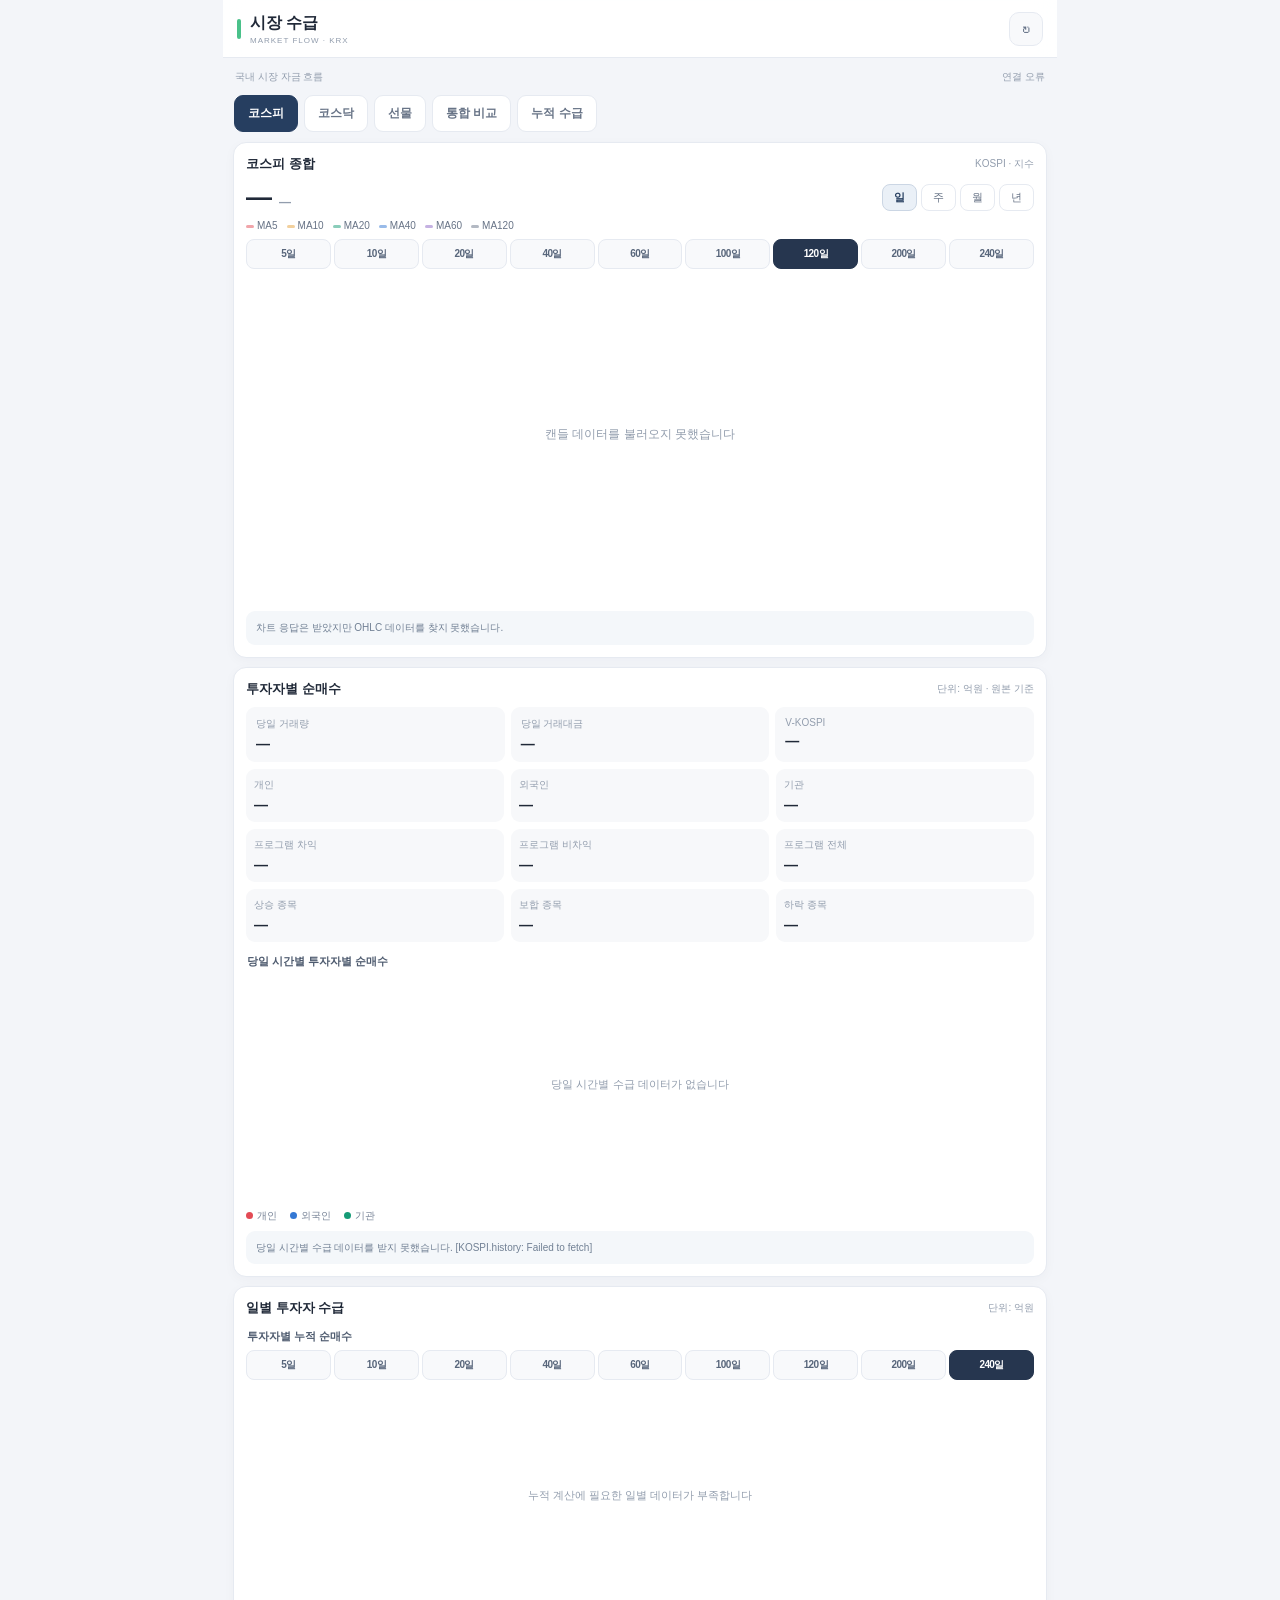
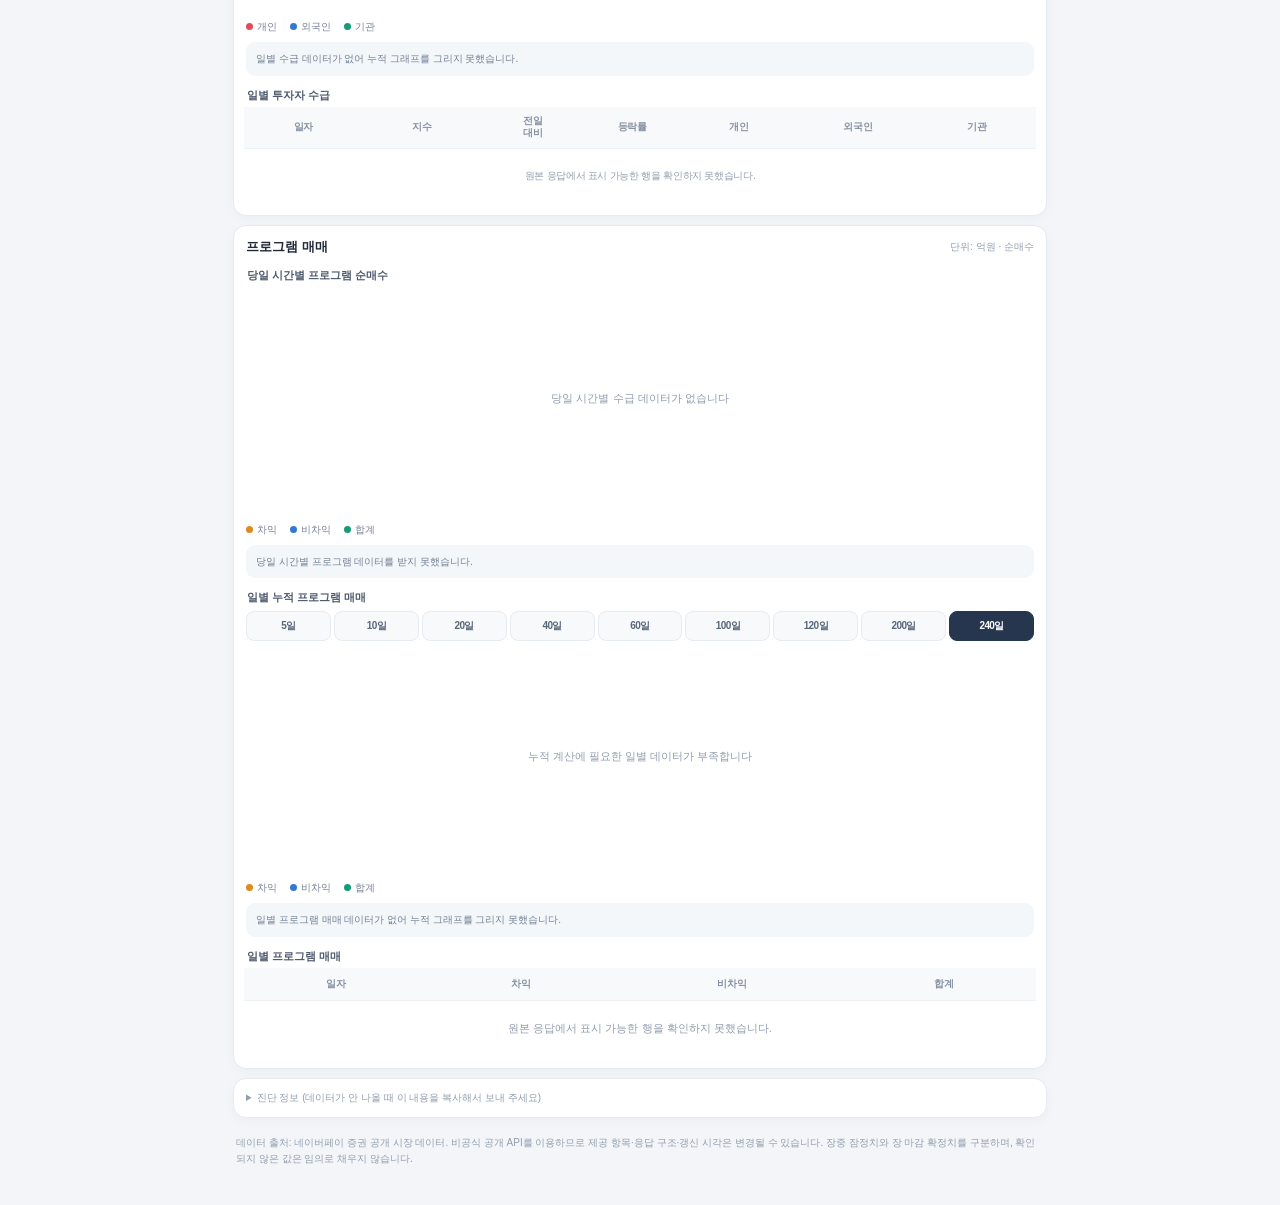
==== index.html @ 43603083 "Add files via upload" ====
<!doctype html>
<html lang="ko">
<head>
<meta charset="utf-8">
<meta name="viewport" content="width=device-width,initial-scale=1,viewport-fit=cover">
<meta name="theme-color" content="#f3f5f9">
<link rel="apple-touch-icon" href="./Stock_supply.png">
<title>시장 수급 | MARKET FLOW</title>
<style>
:root{--bg:#f3f5f9;--card:#fff;--line:#e6eaf1;--text:#202938;--muted:#929dad;--navy:#263e60;--red:#e34b55;--blue:#3478d4;--green:#159b76}
*{box-sizing:border-box}body{margin:0;background:var(--bg);color:var(--text);font:13px -apple-system,BlinkMacSystemFont,"Apple SD Gothic Neo",sans-serif}
.app{max-width:850px;margin:auto;min-height:100vh;padding-bottom:28px}
header{height:58px;display:flex;align-items:center;justify-content:space-between;padding:0 14px;background:#ffffffed;border-bottom:1px solid var(--line);position:sticky;top:0;z-index:10;backdrop-filter:blur(12px)}
.brand{display:flex;align-items:center;gap:9px}.brand i{width:4px;height:20px;border-radius:5px;background:#4ac18a}.brand b{font-size:16px}.brand small{display:block;color:var(--muted);font-size:8px;letter-spacing:1px;margin-top:2px}
button{font:inherit;cursor:pointer}.icon-btn{width:34px;height:34px;border:1px solid var(--line);background:#f8f9fb;border-radius:10px;color:#657287;font-size:17px}
main{padding:10px}.topline{display:flex;align-items:center;justify-content:space-between;margin:2px 2px 9px}.updated{font-size:10px;color:var(--muted)}
.nav{display:flex;gap:6px;overflow:auto;padding:2px 1px 10px;scrollbar-width:none}.nav::-webkit-scrollbar{display:none}.nav button{border:1px solid var(--line);background:#fff;border-radius:9px;padding:9px 13px;white-space:nowrap;color:#687487;font-weight:750;font-size:12px}.nav button.active{background:var(--navy);color:#fff;border-color:var(--navy)}
.controls{display:flex;align-items:center;justify-content:space-between;gap:8px;flex-wrap:wrap;margin:0 1px 10px}.seg{display:flex;gap:4px}.seg button{border:1px solid var(--line);background:#fff;border-radius:8px;padding:7px 10px;font-size:11px;color:#687487}.seg button.active{background:#eaf0f7;border-color:#cbd6e4;color:var(--navy);font-weight:800}
.panel{display:none}.panel.active{display:block}.card{background:var(--card);border:1px solid var(--line);border-radius:13px;padding:12px;margin-bottom:9px;min-width:0;box-shadow:0 3px 12px #1c2c4408}
.card-title{display:flex;align-items:center;justify-content:space-between;gap:8px;margin-bottom:9px}.card-title b{font-size:13px}.sub{font-size:10px;color:var(--muted)}
.summary{display:grid;grid-template-columns:repeat(3,minmax(0,1fr));gap:7px}.sum{background:#f7f8fa;border-radius:9px;padding:9px 8px;min-width:0}.sum span{display:block;color:var(--muted);font-size:10px;margin-bottom:5px}.sum b{font-size:14px;letter-spacing:-.3px;white-space:nowrap}
.index-main{display:flex;align-items:baseline;gap:8px;margin:2px 0 7px}.index-value{font-size:26px;font-weight:850;letter-spacing:-1px}.index-change{font-size:12px;font-weight:800}.red{color:var(--red)!important}.blue{color:var(--blue)!important}.green{color:var(--green)!important}.muted{color:var(--muted)!important}
.chart{height:190px;position:relative}.chart canvas{width:100%;height:100%;display:block}.chart.tall{height:215px}.price-chart{height:330px!important}.ma-legend{display:flex;gap:9px;flex-wrap:wrap;margin:2px 0 8px;font-size:10px;color:#687487}.ma-legend span{white-space:nowrap}.ma-legend i{opacity:.5;display:inline-block;width:8px;height:3px;border-radius:2px;vertical-align:middle;margin-right:3px}
.table-scroll{overflow-x:auto;margin:0 -2px}table{width:100%;border-collapse:collapse;white-space:nowrap;font-size:11px}th,td{padding:9px 7px;border-bottom:1px solid #edf0f4;text-align:right}th{font-size:10px;color:#8792a2;background:#f8f9fb;font-weight:750}th:first-child,td:first-child{text-align:left}tbody tr:last-child td{border-bottom:0}.empty{text-align:center!important;color:var(--muted);padding:20px 8px!important;white-space:normal}
.note{padding:9px 10px;border-radius:9px;background:#f4f7fa;color:#718094;font-size:10px;line-height:1.55;margin-top:8px}.note.warn{background:#fff5ed;color:#a86b32}.note.error{background:#fff0f0;color:#b64b55}
.legend{display:flex;gap:13px;flex-wrap:wrap;font-size:10px;color:#748094;margin-top:6px}.legend i{display:inline-block;width:7px;height:7px;border-radius:50%;margin-right:4px}
.two{display:grid;grid-template-columns:1fr 1fr;gap:8px}.two .card{margin:0}
.market-switch{display:flex;gap:5px}.market-switch button{border:1px solid var(--line);background:#fff;border-radius:8px;padding:6px 9px;font-size:10px}.market-switch button.active{background:var(--navy);color:#fff}
.debug{font-size:10px;color:#9aa3af;word-break:break-all;line-height:1.5}.footer{font-size:10px;color:var(--muted);line-height:1.6;padding:8px 3px 0}
.vol-row{display:grid;grid-template-columns:repeat(3,minmax(0,1fr));gap:6px;margin-bottom:7px}a.vol-box{text-decoration:none;color:inherit;display:block;-webkit-tap-highlight-color:transparent}a.vol-box:active{background:#eaf0f7}.vol-box small{font-size:9px;font-weight:400;margin-left:3px}.vol-box{background:#f7f8fa;border-radius:9px;padding:10px 10px;min-width:0}.vol-box span{display:block;color:var(--muted);font-size:10px;margin-bottom:5px}.vol-box b{font-size:14px;letter-spacing:-.3px;white-space:nowrap}
.sub-h{font-size:11px;font-weight:750;color:#4d5a6e;margin:12px 1px 4px}.sub-h small{font-weight:400;color:var(--muted);margin-left:5px}
.more-box{display:flex;gap:6px;margin-top:8px}.more-box:empty{display:none}.more-box button{flex:1;border:1px solid var(--line);background:#f8f9fb;border-radius:9px;padding:9px 8px;font-size:11px;color:#58667b;font-weight:700}.more-box button:active{background:#eaf0f7}
table.ctr th{text-align:center;vertical-align:middle}table.ctr thead tr:nth-child(2) th{border-top:1px solid var(--line)}.blk{color:#111!important}
.cum-tabs{display:flex;gap:4px;margin:6px 0 4px}.cum-tabs button{flex:1;min-width:0;border:1px solid var(--line);background:#f8f9fb;border-radius:8px;padding:7px 0;font-size:10.5px;color:#58667b;font-weight:700}.cum-tabs button.on{background:#26364f;border-color:#26364f;color:#fff}
table.fit{table-layout:fixed;width:100%}table.fit th,table.fit td{padding:8px 2px;font-size:10px;letter-spacing:-.3px;white-space:nowrap}table.fit th{white-space:normal;line-height:1.25}
table.fit th:nth-child(1){width:15%}table.fit th:nth-child(2){width:15%}table.fit th:nth-child(3){width:13%}table.fit th:nth-child(4){width:12%}table.fit th:nth-child(5),table.fit th:nth-child(6),table.fit th:nth-child(7){width:15%}
.sum small{display:block;font-size:10px;font-weight:700;margin-top:3px;letter-spacing:-.3px;white-space:nowrap}td .q{font-size:9.5px;font-weight:600;opacity:.92;margin-top:1px}table.fut td,table.fut th{padding:7px 4px}
.cum-tabs.nine{gap:3px}.cum-tabs.nine button{font-size:10px;letter-spacing:-.6px;padding:7px 0}.legend .dash{display:inline-block;width:14px;height:0;border-top:2px dashed #26364f;margin-right:4px;vertical-align:middle;background:none;border-radius:0}
@media(max-width:380px){table.fit th,table.fit td{font-size:9.5px;letter-spacing:-.4px}}.summary+.summary{margin-top:7px}.loading{opacity:.55;pointer-events:none}
@media(min-width:700px){.app{padding-left:8px;padding-right:8px}.chart{height:230px}.chart.tall{height:250px}.two{grid-template-columns:1fr 1fr}}
@media(max-width:380px){main{padding:8px}.summary{gap:5px}.sum{padding:8px 6px}.sum b{font-size:12px}.index-value{font-size:24px}.nav button{padding:8px 11px}}
.index-main .seg{margin-left:auto;align-self:center}.index-main .seg button{padding:5px 11px;font-size:11px}
#cum-days{width:100%}#cum-days button{flex:1;min-width:0;padding:7px 0;white-space:nowrap;letter-spacing:-.4px}.cum-tabs button{white-space:nowrap}
.cmp-days{display:grid;grid-template-columns:1fr 1fr;gap:8px}.cmp-card{border:1px solid var(--line);border-radius:10px;padding:8px 6px 4px;min-width:0;background:#fff}.cmp-card h4{margin:0 0 4px 3px;font-size:11px;font-weight:800;color:var(--text)}.cmp-card table{font-size:10px;table-layout:auto}.cmp-card th,.cmp-card td{padding:5px 3px}.cmp-card th:first-child,.cmp-card td:first-child{text-align:left;color:#58667b}.cmp-card td{font-weight:700}
table th,table th:first-child,.cmp-card th,.cmp-card th:first-child{text-align:center!important;vertical-align:middle}
table td:first-child,.cmp-card td:first-child{text-align:center!important}
.board-card{border:1px solid var(--line);border-radius:12px;overflow:hidden;background:#fff;box-shadow:0 1px 3px rgba(20,30,50,.06)}
.board{table-layout:fixed;width:100%}
.board th:first-child,.board td:first-child{width:22%}
.board th,.board td{font-size:14px;font-weight:800;padding:13px 4px;text-align:center;letter-spacing:-.4px;font-variant-numeric:tabular-nums}
.board th{background:#eef2f7;color:#4b596d}
.board td:not(.mk){text-align:right;padding-right:7%}
@media(min-width:700px){.board td:not(.mk){padding-right:10%}}
.board td.mk{color:var(--text);box-shadow:inset 4px 0 0 var(--mk,#3478d4)}
.board .mk-kospi{--mk:#3478d4}.board .mk-kosdaq{--mk:#159b76}.board .mk-fut{--mk:#e3a33e}
.board tbody tr:nth-child(odd){background:#fafbfd}
.chart canvas{touch-action:pan-y;cursor:crosshair}
.xh-line{position:absolute;width:0;border-left:1px solid var(--text);opacity:.55;pointer-events:none;display:none;z-index:4}
.xh-tip{position:absolute;top:4px;z-index:5;display:none;pointer-events:none;background:var(--card);border:1px solid var(--line);border-radius:6px;box-shadow:0 2px 8px rgba(32,41,56,.14);padding:4px 7px;font-size:10px;line-height:14px;color:var(--text);white-space:nowrap;font-variant-numeric:tabular-nums}
.xh-tip b{font-weight:700}.xh-tip i{display:inline-block;width:7px;height:7px;border-radius:50%;margin-right:4px;vertical-align:middle}.xh-tip em{font-style:normal;font-weight:700}.xh-tip .p{color:var(--red)}.xh-tip .n{color:var(--blue)}.xh-tip .m{color:var(--muted);font-weight:400}
</style>
</head>
<body>
<div class="app">
<header><div class="brand"><i></i><div><b>시장 수급</b><small>MARKET FLOW · KRX</small></div></div><button class="icon-btn" id="refresh" aria-label="새로고침">↻</button></header>
<main>
<div class="topline"><span class="sub" id="marketCaption">국내 시장 자금 흐름</span><span class="updated" id="updated">데이터 연결 중</span></div>
<nav class="nav" id="nav">
<button class="active" data-tab="kospi">코스피</button><button data-tab="kosdaq">코스닥</button><button data-tab="futures">선물</button><button data-tab="compare">통합 비교</button><button data-tab="cumulative">누적 수급</button>
</nav>
<section class="panel active" id="panel-kospi">
<div class="card">
<div class="card-title"><b>코스피 종합</b><span class="sub">KOSPI · 지수</span></div>
<div class="index-main"><span class="index-value" id="kospi-value">—</span><span class="index-change muted" id="kospi-change">—</span><div class="seg" data-seg="period"><button class="active" data-period="day">일</button><button data-period="week">주</button><button data-period="month">월</button><button data-period="year">년</button></div></div>
<div class="ma-legend"><span><i style="background:#e34b55"></i>MA5</span><span><i style="background:#e6a23c"></i>MA10</span><span><i style="background:#159b76"></i>MA20</span><span><i style="background:#3478d4"></i>MA40</span><span><i style="background:#8b65c5"></i>MA60</span><span><i style="background:#687487"></i>MA120</span></div><div class="cum-tabs nine" id="kospi-idx-tabs"><button data-idx="5">5일</button><button data-idx="10">10일</button><button data-idx="20">20일</button><button data-idx="40">40일</button><button data-idx="60">60일</button><button data-idx="100">100일</button><button data-idx="120" class="on">120일</button><button data-idx="200">200일</button><button data-idx="240">240일</button></div><div class="chart price-chart"><canvas id="kospi-chart"></canvas></div>
<div class="note" id="kospi-index-note">지수 데이터를 불러오고 있습니다.</div>
</div>
<div class="card">
<div class="card-title"><b>투자자별 순매수</b><span class="sub">단위: 억원 · 원본 기준</span></div>
<div class="vol-row"><div class="vol-box"><span>당일 거래량</span><b id="kospi-volume">—</b></div><div class="vol-box"><span>당일 거래대금</span><b id="kospi-amount">—</b></div><a class="vol-box" href="https://kred.dev/ko/series/KRVKOSPI" target="_blank" rel="noopener noreferrer" title="KRED V-KOSPI 200 열기"><span>V-KOSPI<small id="kospi-vk-date"></small></span><b id="kospi-vkospi">—</b></a></div>
<div class="summary"><div class="sum"><span>개인</span><b id="kospi-individual">—</b></div><div class="sum"><span>외국인</span><b id="kospi-foreign">—</b></div><div class="sum"><span>기관</span><b id="kospi-institution">—</b></div></div>
<div class="summary"><div class="sum"><span>프로그램 차익</span><b id="kospi-pg-arb">—</b></div><div class="sum"><span>프로그램 비차익</span><b id="kospi-pg-non">—</b></div><div class="sum"><span>프로그램 전체</span><b id="kospi-pg-tot">—</b></div></div>
<div class="summary"><div class="sum"><span>상승 종목</span><b id="kospi-b-up">—</b></div><div class="sum"><span>보합 종목</span><b id="kospi-b-flat">—</b></div><div class="sum"><span>하락 종목</span><b id="kospi-b-down">—</b></div></div>
<div class="sub-h">당일 시간별 투자자별 순매수<small id="kospi-intra-date"></small></div>
<div class="chart"><canvas id="kospi-flow-chart"></canvas></div>
<div class="legend"><span><i style="background:#e34b55"></i>개인</span><span><i style="background:#3478d4"></i>외국인</span><span><i style="background:#159b76"></i>기관</span></div>
<div class="note" id="kospi-flow-note">시장 집계 수급 데이터를 확인하고 있습니다.</div>
</div>
<div class="card"><div class="card-title"><b>일별 투자자 수급</b><span class="sub">단위: 억원</span></div>
<div class="sub-h">투자자별 누적 순매수<small id="kospi-cum-range"></small></div><div class="cum-tabs nine"><button data-cum="5">5일</button><button data-cum="10">10일</button><button data-cum="20">20일</button><button data-cum="40">40일</button><button data-cum="60">60일</button><button data-cum="100">100일</button><button data-cum="120">120일</button><button data-cum="200">200일</button><button data-cum="240" class="on">240일</button></div>
<div class="chart"><canvas id="kospi-cum-chart"></canvas></div>
<div class="legend"><span><i style="background:#e34b55"></i>개인</span><span><i style="background:#3478d4"></i>외국인</span><span><i style="background:#159b76"></i>기관</span></div>
<div class="note" id="kospi-cum-note"></div>
<div class="sub-h">일별 투자자 수급</div><div class="table-scroll"><table class="ctr fit"><thead><tr><th>일자</th><th>지수</th><th>전일<br>대비</th><th>등락률</th><th>개인</th><th>외국인</th><th>기관</th></tr></thead><tbody id="kospi-flow-table"><tr><td colspan="7" class="empty">데이터 요청 중</td></tr></tbody></table></div><div class="more-box" id="kospi-flow-more"></div></div>
<div class="card"><div class="card-title"><b>프로그램 매매</b><span class="sub">단위: 억원 · 순매수</span></div>
<div class="sub-h">당일 시간별 프로그램 순매수<small id="kospi-prog-date"></small></div>
<div class="chart"><canvas id="kospi-prog-chart"></canvas></div>
<div class="legend"><span><i style="background:#e08a1e"></i>차익</span><span><i style="background:#3478d4"></i>비차익</span><span><i style="background:#159b76"></i>합계</span></div>
<div class="note" id="kospi-prog-note"></div>
<div class="sub-h">일별 누적 프로그램 매매<small id="kospi-pcum-range"></small></div><div class="cum-tabs nine"><button data-pcum="5">5일</button><button data-pcum="10">10일</button><button data-pcum="20">20일</button><button data-pcum="40">40일</button><button data-pcum="60">60일</button><button data-pcum="100">100일</button><button data-pcum="120">120일</button><button data-pcum="200">200일</button><button data-pcum="240" class="on">240일</button></div>
<div class="chart"><canvas id="kospi-pcum-chart"></canvas></div>
<div class="legend"><span><i style="background:#e08a1e"></i>차익</span><span><i style="background:#3478d4"></i>비차익</span><span><i style="background:#159b76"></i>합계</span></div>
<div class="note" id="kospi-pcum-note"></div>
<div class="sub-h">일별 프로그램 매매</div><div class="table-scroll"><table class="ctr"><thead><tr><th>일자</th><th>차익</th><th>비차익</th><th>합계</th></tr></thead><tbody id="kospi-program"><tr><td colspan="4" class="empty">데이터 요청 중</td></tr></tbody></table></div><div class="more-box" id="kospi-program-more"></div></div>
</section>

<section class="panel" id="panel-kosdaq">
<div class="card"><div class="card-title"><b>코스닥 종합</b><span class="sub">KOSDAQ · 지수</span></div><div class="index-main"><span class="index-value" id="kosdaq-value">—</span><span class="index-change muted" id="kosdaq-change">—</span><div class="seg" data-seg="period"><button class="active" data-period="day">일</button><button data-period="week">주</button><button data-period="month">월</button><button data-period="year">년</button></div></div><div class="ma-legend"><span><i style="background:#e34b55"></i>MA5</span><span><i style="background:#e6a23c"></i>MA10</span><span><i style="background:#159b76"></i>MA20</span><span><i style="background:#3478d4"></i>MA40</span><span><i style="background:#8b65c5"></i>MA60</span><span><i style="background:#687487"></i>MA120</span></div><div class="cum-tabs nine" id="kosdaq-idx-tabs"><button data-idx="5">5일</button><button data-idx="10">10일</button><button data-idx="20">20일</button><button data-idx="40">40일</button><button data-idx="60">60일</button><button data-idx="100">100일</button><button data-idx="120" class="on">120일</button><button data-idx="200">200일</button><button data-idx="240">240일</button></div><div class="chart price-chart"><canvas id="kosdaq-chart"></canvas></div><div class="note" id="kosdaq-index-note">지수 데이터를 불러오고 있습니다.</div></div>
<div class="card">
<div class="card-title"><b>투자자별 순매수</b><span class="sub">단위: 억원 · 원본 기준</span></div>
<div class="vol-row" style="grid-template-columns:repeat(2,minmax(0,1fr))"><div class="vol-box"><span>당일 거래량</span><b id="kosdaq-volume">—</b></div><div class="vol-box"><span>당일 거래대금</span><b id="kosdaq-amount">—</b></div></div>
<div class="summary"><div class="sum"><span>개인</span><b id="kosdaq-individual">—</b></div><div class="sum"><span>외국인</span><b id="kosdaq-foreign">—</b></div><div class="sum"><span>기관</span><b id="kosdaq-institution">—</b></div></div>
<div class="summary"><div class="sum"><span>프로그램 차익</span><b id="kosdaq-pg-arb">—</b></div><div class="sum"><span>프로그램 비차익</span><b id="kosdaq-pg-non">—</b></div><div class="sum"><span>프로그램 전체</span><b id="kosdaq-pg-tot">—</b></div></div>
<div class="summary"><div class="sum"><span>상승 종목</span><b id="kosdaq-b-up">—</b></div><div class="sum"><span>보합 종목</span><b id="kosdaq-b-flat">—</b></div><div class="sum"><span>하락 종목</span><b id="kosdaq-b-down">—</b></div></div>
<div class="sub-h">당일 시간별 투자자별 순매수<small id="kosdaq-intra-date"></small></div>
<div class="chart"><canvas id="kosdaq-flow-chart"></canvas></div>
<div class="legend"><span><i style="background:#e34b55"></i>개인</span><span><i style="background:#3478d4"></i>외국인</span><span><i style="background:#159b76"></i>기관</span></div>
<div class="note" id="kosdaq-flow-note">시장 집계 수급 데이터를 확인하고 있습니다.</div>
</div>
<div class="card"><div class="card-title"><b>일별 투자자 수급</b><span class="sub">단위: 억원</span></div>
<div class="sub-h">투자자별 누적 순매수<small id="kosdaq-cum-range"></small></div><div class="cum-tabs nine"><button data-cum="5">5일</button><button data-cum="10">10일</button><button data-cum="20">20일</button><button data-cum="40">40일</button><button data-cum="60">60일</button><button data-cum="100">100일</button><button data-cum="120">120일</button><button data-cum="200">200일</button><button data-cum="240" class="on">240일</button></div>
<div class="chart"><canvas id="kosdaq-cum-chart"></canvas></div>
<div class="legend"><span><i style="background:#e34b55"></i>개인</span><span><i style="background:#3478d4"></i>외국인</span><span><i style="background:#159b76"></i>기관</span></div>
<div class="note" id="kosdaq-cum-note"></div>
<div class="sub-h">일별 투자자 수급</div><div class="table-scroll"><table class="ctr fit"><thead><tr><th>일자</th><th>지수</th><th>전일<br>대비</th><th>등락률</th><th>개인</th><th>외국인</th><th>기관</th></tr></thead><tbody id="kosdaq-flow-table"><tr><td colspan="7" class="empty">데이터 요청 중</td></tr></tbody></table></div><div class="more-box" id="kosdaq-flow-more"></div></div>
<div class="card"><div class="card-title"><b>프로그램 매매</b><span class="sub">단위: 억원 · 순매수</span></div>
<div class="sub-h">당일 시간별 프로그램 순매수<small id="kosdaq-prog-date"></small></div>
<div class="chart"><canvas id="kosdaq-prog-chart"></canvas></div>
<div class="legend"><span><i style="background:#e08a1e"></i>차익</span><span><i style="background:#3478d4"></i>비차익</span><span><i style="background:#159b76"></i>합계</span></div>
<div class="note" id="kosdaq-prog-note"></div>
<div class="sub-h">일별 누적 프로그램 매매<small id="kosdaq-pcum-range"></small></div><div class="cum-tabs nine"><button data-pcum="5">5일</button><button data-pcum="10">10일</button><button data-pcum="20">20일</button><button data-pcum="40">40일</button><button data-pcum="60">60일</button><button data-pcum="100">100일</button><button data-pcum="120">120일</button><button data-pcum="200">200일</button><button data-pcum="240" class="on">240일</button></div>
<div class="chart"><canvas id="kosdaq-pcum-chart"></canvas></div>
<div class="legend"><span><i style="background:#e08a1e"></i>차익</span><span><i style="background:#3478d4"></i>비차익</span><span><i style="background:#159b76"></i>합계</span></div>
<div class="note" id="kosdaq-pcum-note"></div>
<div class="sub-h">일별 프로그램 매매</div><div class="table-scroll"><table class="ctr"><thead><tr><th>일자</th><th>차익</th><th>비차익</th><th>합계</th></tr></thead><tbody id="kosdaq-program"><tr><td colspan="4" class="empty">데이터 요청 중</td></tr></tbody></table></div><div class="more-box" id="kosdaq-program-more"></div></div>
</section>

<section class="panel" id="panel-futures">
<div class="card"><div class="card-title"><b>선물 투자자별 매매 내역</b><span class="sub">일별 순매수</span></div>
<div class="sub-h">투자자별 일별 순매수<small id="fut-bar-range"></small></div><div class="cum-tabs nine" id="fut-bar-tabs"><button data-fbar="1" class="on">1일</button><button data-fbar="5">5일</button><button data-fbar="10">10일</button><button data-fbar="20">20일</button><button data-fbar="40">40일</button><button data-fbar="60">60일</button><button data-fbar="100">100일</button><button data-fbar="120">120일</button><button data-fbar="200">200일</button><button data-fbar="240">240일</button></div>
<div class="chart tall"><canvas id="fut-bar-chart"></canvas></div>
<div class="legend"><span><i style="background:#e34b55"></i>개인</span><span><i style="background:#3478d4"></i>외국인</span><span><i style="background:#159b76"></i>기관</span></div>
<div class="note" id="fut-bar-note">선물 일별 수급 데이터를 확인하고 있습니다.</div></div>
<div class="card"><div class="card-title"><b>선물 누적 매매</b><span class="sub">일별 순매수 누적</span></div>
<div class="sub-h">투자자별 누적 순매수<small id="fut-cum-range"></small></div><div class="cum-tabs nine" id="fut-cum-tabs"><button data-fcum="5">5일</button><button data-fcum="10">10일</button><button data-fcum="20" class="on">20일</button><button data-fcum="40">40일</button><button data-fcum="60">60일</button><button data-fcum="100">100일</button><button data-fcum="120">120일</button><button data-fcum="200">200일</button><button data-fcum="240">240일</button></div>
<div class="chart tall"><canvas id="fut-cum-chart"></canvas></div>
<div class="legend"><span><i style="background:#e34b55"></i>개인</span><span><i style="background:#3478d4"></i>외국인</span><span><i style="background:#159b76"></i>기관</span></div>
<div class="note" id="fut-cum-note"></div></div>
<div class="card"><div class="card-title"><b>선물 투자자별 순매수</b><span class="sub">단위: 계약</span></div>
<div class="sub-h" style="margin-top:0">당일 순매수<small id="fut-today-label"></small></div>
<div class="summary"><div class="sum"><span>개인</span><b id="fut-individual">—</b><small id="fut-individual-q"></small></div><div class="sum"><span>외국인</span><b id="fut-foreign">—</b><small id="fut-foreign-q"></small></div><div class="sum"><span>기관</span><b id="fut-institution">—</b><small id="fut-institution-q"></small></div></div>
<div class="sub-h">당일 시간별 투자자별 순매수 · 코스피<small id="fut-intra-date"></small></div>
<div class="chart tall"><canvas id="fut-flow-chart"></canvas></div>
<div class="legend"><span><i style="background:#e34b55"></i>개인</span><span><i style="background:#3478d4"></i>외국인</span><span><i style="background:#159b76"></i>기관</span><span><i class="dash"></i>코스피(우측 축)</span></div>
<div class="note" id="fut-flow-note">선물 시장 집계 데이터를 확인하고 있습니다.</div></div>
<div class="card"><div class="card-title"><b>선물 일별 수급</b><span class="sub" id="fut-table-sub">단위: 계약</span></div><div class="table-scroll"><table class="ctr fut"><thead><tr><th>일자</th><th>개인</th><th>외국인</th><th>기관</th></tr></thead><tbody id="fut-flow-table"><tr><td colspan="4" class="empty">데이터 요청 중</td></tr></tbody></table></div><div class="more-box" id="fut-flow-more"></div></div>
<div class="note warn">선물 수급은 네이버 증권 선물 탭(marketType=FUT) 기준입니다. 순매수는 계약 단위로 표시합니다(계약 값이 응답에 없을 때만 억원으로 대체).</div>
</section>

<section class="panel" id="panel-compare">
<div class="card"><div class="card-title"><b>시장별 투자자 수급 비교</b><span class="sub">최근 거래일</span></div><div class="board-card"><table class="board"><thead><tr><th>시장</th><th>개인</th><th>외국인</th><th>기관</th></tr></thead><tbody id="compare-table"><tr><td colspan="4" class="empty">데이터 요청 중</td></tr></tbody></table></div></div>
<div class="card"><div class="card-title"><b>외국인 순매수 비교</b><span class="sub">KOSPI · KOSDAQ · FUT</span></div><div class="chart tall"><canvas id="compare-chart"></canvas></div><div class="legend"><span><i style="background:#3478d4"></i>코스피</span><span><i style="background:#159b76"></i>코스닥</span><span><i style="background:#e3a33e"></i>선물</span></div></div>
<div class="card"><div class="card-title"><b>기관 순매수 비교</b><span class="sub">KOSPI · KOSDAQ · FUT</span></div><div class="chart tall"><canvas id="compare-chart-inst"></canvas></div><div class="legend"><span><i style="background:#3478d4"></i>코스피</span><span><i style="background:#159b76"></i>코스닥</span><span><i style="background:#e3a33e"></i>선물</span></div></div>
<div class="card"><div class="card-title"><b>일별 수급 내역</b><span class="sub" id="compare-days-sub"></span></div><div id="compare-days" class="cmp-days"></div><div class="more-box" id="compare-days-more"></div></div>
</section>

<section class="panel" id="panel-cumulative">
<div class="card"><div class="card-title"><b>누적 순매수 흐름</b><span class="sub">선택 기간 첫 거래일 = 0</span></div><div class="seg" id="cum-days"><button data-cum="5">5일</button><button class="active" data-cum="10">10일</button><button data-cum="20">20일</button><button data-cum="40">40일</button><button data-cum="60">60일</button><button data-cum="100">100일</button><button data-cum="200">200일</button></div><div class="market-switch" id="cum-market"><button class="active" data-market="KOSPI">코스피</button><button data-market="KOSDAQ">코스닥</button><button data-market="FUT">선물</button></div><div class="chart tall"><canvas id="cum-chart"></canvas></div><div class="legend"><span><i style="background:#e34b55"></i>개인</span><span><i style="background:#3478d4"></i>외국인</span><span><i style="background:#159b76"></i>기관</span></div><div class="note" id="cum-note">실제 일별 수급이 수신되면 누적값을 계산합니다.</div></div>
</section>

<details class="card" style="margin-top:9px"><summary class="sub" style="cursor:pointer">진단 정보 (데이터가 안 나올 때 이 내용을 복사해서 보내 주세요)</summary><pre id="diag" class="debug" style="white-space:pre-wrap;margin:8px 0 0"></pre></details>
<div class="footer">데이터 출처: 네이버페이 증권 공개 시장 데이터. 비공식 공개 API를 이용하므로 제공 항목·응답 구조·갱신 시각은 변경될 수 있습니다. 장중 잠정치와 장 마감 확정치를 구분하며, 확인되지 않은 값은 임의로 채우지 않습니다.</div>
</main></div>
<script>
'use strict';
const WORKER='https://supply.mcraft-tiger-574.workers.dev';
const $=id=>document.getElementById(id);
const S={tab:'kospi',days:60,cum:10,cumMarket:'KOSPI',period:'day',raw:null,markets:{},page:{},flow:{},invTime:{},progTime:{},errors:[],cumDays:240};
const COLORS={individual:'#e34b55',foreign:'#3478d4',institution:'#159b76',arb:'#e08a1e',non:'#3478d4',tot:'#159b76'};
const fmt=(v,d=0)=>Number.isFinite(Number(v))?Number(v).toLocaleString('ko-KR',{maximumFractionDigits:d}):'—';
const num=v=>{if(v===null||v===undefined||v==='')return null;const n=Number(String(v).replace(/[,+%원\s]/g,''));return Number.isFinite(n)?n:null};
const keys={individual:['individualNetBuy','individualNetVolume','individualPureBuy','individualNet',' 개인순매수','individual','personalValue','personalNetBuyValue','individualValue','personalNetBuy'],foreign:['foreignNetBuy','foreignerNetVolume','foreignerPureBuy','foreignNetVolume','foreignNet','foreign','foreignerValue','foreignValue','foreignerNetBuyValue'],institution:['institutionNetBuy','organizationNetVolume','organPureBuy','organizationPureBuy','institutionNet','organizationNet','institution','institutionalValue','institutionValue','organValue','institutionalNetBuyValue']};
function findRows(root,depth=0,out=[]){if(!root||depth>7)return out;if(Array.isArray(root)){if(root.length&&root.some(x=>x&&typeof x==='object'&&!Array.isArray(x)))out.push(root);root.slice(0,50).forEach(x=>findRows(x,depth+1,out));}else if(typeof root==='object')Object.values(root).forEach(x=>findRows(x,depth+1,out));return out}
function dateOf(o){if(!o||typeof o!=='object')return '';for(const k of ['localTradedAt','localDateTime','localDate','bizdate','bizDate','tradeDate','date','tradingDate','baseDate','yyyymmdd'])if(o[k]){const s=String(o[k]).replace(/\D/g,'');if(s.length>=8)return s.slice(0,8)}return ''}
function getField(o,arr){if(!o||typeof o!=='object')return null;for(const k of arr){if(o[k]!==undefined&&o[k]!==null){const n=num(o[k]);if(n!==null)return n}}return null}


function investorFromNet(o){
 const na=o&&typeof o==='object'?o.netAmounts:undefined;if(na===undefined||na===null)return null;
 const out={individual:null,foreign:null,institution:null};
 const cls=x=>{const t=String(x).toLowerCase();if(/individual|personal|retail|개인/.test(t))return 'individual';if(/foreign|외국/.test(t))return 'foreign';if(/institution|organ|기관/.test(t))return 'institution';return null};
 const numIn=v=>{if(v&&typeof v==='object'){for(const [k,x] of Object.entries(v)){if(/net|amount|value|pure|buy/i.test(k)&&!/code|type|name/i.test(k)){const n=num(x);if(n!==null)return n}}return null}return num(v)};
 if(Array.isArray(na)&&na.some(x=>x&&typeof x==='object'&&'investorGubun' in x)){
  const g={};for(const it of na){if(it&&typeof it==='object'&&'investorGubun' in it){const v=num(it.diffValue!==undefined?it.diffValue:(num(it.buyPrice)!==null&&num(it.sellPrice)!==null?num(it.buyPrice)-num(it.sellPrice):null));if(v!==null)g[String(it.investorGubun)]=v}}
  const E=v=>v/1e8,has=k=>g[k]!==undefined;
  if(has('8000'))out.individual=E(g['8000']);
  if(has('9000')||has('9001'))out.foreign=E((g['9000']||0)+(g['9001']||0));
  if(has('7050'))out.institution=E(g['7050']);else{const ks=['1000','2000','3000','3100','4000','5000','6000'].filter(has);if(ks.length)out.institution=E(ks.reduce((a,k)=>a+g[k],0))}
 }else if(Array.isArray(na)){
  if(na.length&&na.every(x=>x===null||typeof x!=='object')){const ks=['individual','foreign','institution'];ks.forEach((k,i)=>{out[k]=num(na[i])})}
  else for(const it of na){if(!it||typeof it!=='object')continue;let t=null;for(const v of Object.values(it)){if(typeof v==='string'&&cls(v)){t=cls(v);break}}if(t)out[t]=numIn(it)}
 }else if(typeof na==='object'){for(const [k,v] of Object.entries(na)){const t=cls(k);if(t)out[t]=numIn(v)}}
 return out.individual===null&&out.foreign===null&&out.institution===null?null:out;
}
const FUZZY={individual:[/(individual|personal|retail).*(net|pure)/i,/^(individual|personal|retail)(value|amount|trade)?$/i],foreign:[/foreign.*(net|pure)/i,/^foreign(er)?(value|amount|trade)?$/i],institution:[/(institution|organ).*(net|pure)/i,/^(institution|institutional|organ|organization)(value|amount|trade)?$/i]};
function flowVal(o,t){const v=getField(o,keys[t]);if(v!==null)return v;const f=flatten(o);for(const re of FUZZY[t]){for(const [k,x] of Object.entries(f)){if(re.test(k)){const n=num(x);if(n!==null)return n}}}const nf=investorFromNet(o);return nf?nf[t]:null}
function normalizeFlow(payload){const candidates=findRows(payload).sort((a,b)=>b.length-a.length);for(const arr of candidates){const rows=[];for(const o of arr){if(!o||typeof o!=='object')continue;const date=dateOf(o);if(!date)continue;const row={date,individual:flowVal(o,'individual'),foreign:flowVal(o,'foreign'),institution:flowVal(o,'institution'),raw:o};if(row.individual!==null||row.foreign!==null||row.institution!==null)rows.push(row)}if(rows.length)return rows.sort((a,b)=>b.date.localeCompare(a.date))}return []}
function normalizeIndex(payload){
 const candidates=[];
 if(Array.isArray(payload))candidates.push(payload);
 if(payload&&typeof payload==='object'){
  for(const key of ['priceInfos','prices','items','data','result','indexPriceList']){
   const v=payload[key];
   if(Array.isArray(v))candidates.push(v);
   else if(v&&typeof v==='object')candidates.push(Object.values(v).filter(x=>x&&typeof x==='object'));
  }
  const walk=(v,depth=0)=>{if(!v||typeof v!=='object'||depth>8)return;if(!Array.isArray(v)&&(v.closePrice!==undefined||v.currentPrice!==undefined||v.close!==undefined))candidates.push([v]);if(Array.isArray(v))v.forEach(x=>walk(x,depth+1));else Object.values(v).forEach(x=>walk(x,depth+1));};
  walk(payload);
  findRows(payload).forEach(a=>candidates.push(a));
 }
 const dateKeys=['localDate','localTradedAt','localDateTime','tradeDate','tradingDate','bizDate','bizdate','date','baseDate','trdDd','x'];
 const val=(o,ks)=>{for(const k of ks)if(o?.[k]!==undefined&&o[k]!==null){const n=num(o[k]);if(n!==null)return n}return null};
 for(const arr of candidates){
  const rows=arr.map(o=>{
   if(!o||typeof o!=='object')return null;
   let date='';for(const k of dateKeys){if(o[k]){date=String(o[k]).replace(/\./g,'-').slice(0,10);if(/^\d{8}$/.test(date))date=`${date.slice(0,4)}-${date.slice(4,6)}-${date.slice(6,8)}`;break}}
   const close=val(o,['closePrice','close','currentPrice','indexValue','value','nv']);
   if(close===null)return null;
   return {date,open:val(o,['openPrice','open','openingPrice','openValue']),high:val(o,['highPrice','high','highestPrice','highValue']),low:val(o,['lowPrice','low','lowestPrice','lowValue']),close,change:val(o,['compareToPreviousClosePrice','fluctuations','change','changePrice','cv']),rate:val(o,['fluctuationsRatio','changeRate','rate','cr']),volume:val(o,['accumulatedTradingVolume','tradingVolume','volume','accumulatedVolume','acmlVol','aq']),amount:val(o,['accumulatedTradingValue','tradingValue','accumulatedTradeAmount','tradeAmount','accumulatedAmount','tradeValue','amount','acmlTrPbmn','aa'])};
  }).filter(Boolean);
  if(rows.length)return rows.sort((a,b)=>a.date.localeCompare(b.date));
 }
 return [];
}
function normalizeChartPayload(payload){
 const rows=normalizeIndex(payload);
 return rows.filter(r=>r.date&&r.close!==null);
}
const IDX_TABS={day:[5,10,20,40,60,100,120,200,240],week:[4,8,16,24,32,64,128,256,512],month:[6,12,18,24,30,36,42,48,60],year:[10,15,20,25]};
const IDX_UNIT={day:'일',week:'주',month:'월',year:'년'};
const IDX_DEF={day:120,week:24,month:12,year:10};
S.idxN={...IDX_DEF};
const MA_COLORS={5:'#e34b55',10:'#e6a23c',20:'#159b76',40:'#3478d4',60:'#8b65c5',120:'#687487'};
function periodBars(rows,period){
 const sorted=rows.slice().sort((a,b)=>a.date.localeCompare(b.date));
 if(period==='day')return sorted;
 const groups=new Map();
 for(const r of sorted){
  const d=new Date(r.date+'T00:00:00');
  let key;
  if(period==='week'){const day=(d.getDay()+6)%7;const monday=new Date(d);monday.setDate(d.getDate()-day);key=`${monday.getFullYear()}-${String(monday.getMonth()+1).padStart(2,'0')}-${String(monday.getDate()).padStart(2,'0')}`}
  else if(period==='month')key=r.date.slice(0,7);
  else key=r.date.slice(0,4);
  if(!groups.has(key))groups.set(key,[]);
  groups.get(key).push(r);
 }
 return [...groups.entries()].map(([key,a])=>({date:key,open:a[0].open,high:a.every(x=>x.high===null)?null:Math.max(...a.map(x=>x.high??-Infinity)),low:a.every(x=>x.low===null)?null:Math.min(...a.map(x=>x.low??Infinity)),close:a.at(-1).close,volume:a.every(x=>x.volume===null)?null:a.reduce((v,x)=>v+(x.volume||0),0),change:a.at(-1).change,rate:a.at(-1).rate}));
}
function movingAverage(rows,n){return rows.map((r,i)=>{if(i+1<n)return null;const a=rows.slice(i-n+1,i+1);return a.reduce((s,x)=>s+x.close,0)/n})}

// ===== 차트 터치 십자선: 터치한 위치에 세로줄 + 날짜·수치 표시 =====
const xhNames={individual:'개인',foreign:'외국인',institution:'기관',arb:'차익',non:'비차익',tot:'전체'};
const xhDate=s=>{s=String(s??'');const d=s.replace(/\D/g,'');return d.length>=8?`${d.slice(0,4)}.${d.slice(4,6)}.${d.slice(6,8)}`:d.length===6?`${d.slice(0,4)}.${d.slice(4,6)}`:(s==='0'?'':s)};
const xhDT=r=>{const d=/^\d{8}$/.test(String(r?.date??''))?fmtDate(r.date)+' ':'';return (d+(r?.time&&r.time!=='0000'?hhmm(r.time):''))||'당일'};
const xhRow=(color,name,v,d=0)=>`<div><i style="background:${color}"></i>${name} <em class="${v>0?'p':v<0?'n':''}">${Number.isFinite(v)?sgn(v,d):'—'}</em></div>`;
function xhReset(c){c._xh=null;const b=c.parentElement;if(!b)return;const l=b.querySelector('.xh-line'),tp=b.querySelector('.xh-tip');if(l)l.style.display='none';if(tp)tp.style.display='none'}
function xhSet(c,find){c._xh=find;xhAttach(c)}
function xhAttach(c){
 if(c._xhOn)return;const box=c.parentElement;if(!box)return;c._xhOn=true;
 const line=document.createElement('div');line.className='xh-line';const tip=document.createElement('div');tip.className='xh-tip';box.appendChild(line);box.appendChild(tip);
 const hide=()=>{line.style.display='none';tip.style.display='none'};c._xhHide=hide;
 const pick=e=>{const f=c._xh;if(!f)return;const r=c.getBoundingClientRect();if(!r.width)return;const hit=f(e.clientX-r.left);if(!hit){hide();return}
  line.style.left=Math.round(hit.x)+'px';line.style.top=hit.top+'px';line.style.height=hit.h+'px';line.style.display='block';
  tip.innerHTML=hit.html;tip.style.display='block';const tw=tip.offsetWidth;tip.style.left=(hit.x>r.width/2?6:Math.max(6,r.width-tw-6))+'px'};
 c.addEventListener('pointerdown',pick);
 c.addEventListener('pointermove',e=>{if(e.pointerType==='mouse'||e.buttons)pick(e)});
 c.addEventListener('mouseleave',hide);
}
document.addEventListener('pointerdown',e=>{document.querySelectorAll('.chart').forEach(b=>{if(!b.contains(e.target)){const cv=b.querySelector('canvas');if(cv&&cv._xhHide)cv._xhHide()}})},true);
function drawCandleChart(id,rows,cnt=120,period='day',emptyMsg='캔들 데이터를 불러오지 못했습니다'){
 const c=$(id);if(!c)return;xhReset(c);const w=Math.max(c.clientWidth,300),h=Math.max(c.clientHeight,260),d=devicePixelRatio||1;c.width=w*d;c.height=h*d;const ctx=c.getContext('2d');ctx.setTransform(d,0,0,d,0,0);ctx.clearRect(0,0,w,h);
 const data=rows.slice(-cnt);if(!data.length){ctx.fillStyle='#929dad';ctx.font='12px sans-serif';ctx.textAlign='center';ctx.fillText(emptyMsg,w/2,h/2);return}
 const hasOHLC=data.some(x=>x.open!==null&&x.high!==null&&x.low!==null);
 if(!hasOHLC){ctx.fillStyle='#929dad';ctx.font='11px sans-serif';ctx.textAlign='center';ctx.fillText('원본 지수 응답에 시가·고가·저가가 없어 캔들을 표시할 수 없습니다',w/2,h/2);return}
 const priceRows=data.filter(x=>x.open!==null&&x.high!==null&&x.low!==null);
 const p={l:8,r:48,t:10,b:15},volH=48,gap=4,priceH=h-p.t-p.b-volH-gap,volTop=p.t+priceH+gap,cw=w-p.l-p.r;
 let lo=Math.min(...priceRows.map(x=>x.low)),hi=Math.max(...priceRows.map(x=>x.high));const pad=(hi-lo)*.06||1;lo-=pad;hi+=pad;
 const maxVol=Math.max(1,...data.map(x=>x.volume||0)),step=cw/data.length,candleW=Math.max(1,Math.min(14,step*.62));
 const y=v=>p.t+(hi-v)/(hi-lo)*priceH;
 ctx.font='9px sans-serif';ctx.textAlign='left';ctx.fillStyle='#929dad';
 for(let i=0;i<4;i++){const v=hi-(hi-lo)*i/3,yy=y(v);ctx.strokeStyle='#edf0f4';ctx.beginPath();ctx.moveTo(p.l,yy);ctx.lineTo(w-p.r,yy);ctx.stroke();ctx.fillText(v.toLocaleString('ko-KR',{maximumFractionDigits:1}),w-p.r+5,yy+3)}
 // 기간 경계선·라벨: 일/주봉=월 단위, 월봉=연 단위, 년봉=연도(겹치면 생략)
 const ymOf=r=>{const m=String(r?.date||'').match(/(\d{4})[-./]?(\d{1,2})?/);return m?{y:m[1],m:String(m[2]||'01').padStart(2,'0')}:null};
 const yearly=period==='month'||period==='year';
 const keyOf=r=>{const t=ymOf(r);return t?(yearly?t.y:t.y+'-'+t.m):''};
 const months=[];data.forEach((r,i)=>{const key=keyOf(r);if(!key)return;let last=months[months.length-1];if(!last||last.key!==key){if(last)last.end=i-1;months.push({key,label:yearly?key:key.slice(-2)+'.',start:i,end:data.length-1})}});
 let lastEnd=-1e9;ctx.font='9px sans-serif';ctx.textAlign='left';
 months.forEach((m,i)=>{const x=p.l+step*m.start,labelX=x+2,tw=ctx.measureText(m.label).width,showLab=labelX>=lastEnd;if(i>0&&(period!=='year'||showLab)){ctx.strokeStyle='#e2e7ee';ctx.lineWidth=1;ctx.beginPath();ctx.moveTo(x,p.t);ctx.lineTo(x,volTop+volH);ctx.stroke()}if(showLab){ctx.fillStyle='#929dad';ctx.fillText(m.label,labelX,h-3);lastEnd=labelX+tw+6}});
 const allMA=[5,10,20,40,60,120].map(n=>({n,values:movingAverage(rows,n).slice(-cnt)}));
 ctx.globalAlpha=.38;for(const ma of allMA){ctx.strokeStyle=MA_COLORS[ma.n];ctx.lineWidth=1;ctx.beginPath();let started=false;ma.values.slice(-cnt).forEach((v,i)=>{if(v===null)return;const x=p.l+step*(i+.5),yy=y(v);if(!started){ctx.moveTo(x,yy);started=true}else ctx.lineTo(x,yy)});if(started)ctx.stroke()}ctx.globalAlpha=1;
 data.forEach((r,i)=>{if(r.open===null||r.high===null||r.low===null)return;const x=p.l+step*(i+.5),up=r.close>=r.open,col=up?'#e34b55':'#3478d4';ctx.strokeStyle=col;ctx.fillStyle=col;ctx.lineWidth=1;ctx.beginPath();ctx.moveTo(x,y(r.high));ctx.lineTo(x,y(r.low));ctx.stroke();const top=y(Math.max(r.open,r.close)),bottom=y(Math.min(r.open,r.close));ctx.fillRect(x-candleW/2,top,candleW,Math.max(1,bottom-top));if(r.volume!==null){const vh=(r.volume/maxVol)*(volH-5);ctx.globalAlpha=.55;ctx.fillRect(x-candleW/2,volTop+volH-vh,candleW,vh);ctx.globalAlpha=1}});
 ctx.strokeStyle='#e6eaf1';ctx.beginPath();ctx.moveTo(p.l,volTop);ctx.lineTo(w-p.r,volTop);ctx.stroke();ctx.fillStyle='#929dad';ctx.textAlign='left';ctx.fillText('거래량',p.l,volTop+10);
 {const off=rows.length-data.length,f=v=>Number.isFinite(v)?v.toLocaleString('ko-KR',{maximumFractionDigits:2}):'—';
  xhSet(c,px=>{const i=Math.max(0,Math.min(data.length-1,Math.floor((px-p.l)/step))),r=data[i],pr=rows[off+i-1];
   const chg=pr&&Number.isFinite(pr.close)&&Number.isFinite(r.close)?r.close-pr.close:null,rt=chg!==null&&pr.close?chg/pr.close*100:null;
   return{x:p.l+step*(i+.5),top:p.t,h:volTop+volH-p.t,html:`<b>${xhDate(r.date)}</b><div>시 ${f(r.open)} · 고 ${f(r.high)}</div><div>저 ${f(r.low)} · 종 <b>${f(r.close)}</b></div>${chg!==null?`<div class="${chg>0?'p':chg<0?'n':''}">${chg>0?'+':''}${f(chg)} (${rt>0?'+':''}${rt.toFixed(2)}%)</div>`:''}${r.volume!==null&&r.volume!==undefined?`<div>거래량 ${fmtVol(r.volume)}</div>`:''}`}})}
}
function setTable(id,rows,cols){const el=$(id);if(!el)return;if(!rows.length){el.innerHTML=`<tr><td colspan="${cols}" class="empty">원본 응답에서 표시 가능한 행을 확인하지 못했습니다.</td></tr>`;return}el.innerHTML=rows.map(r=>'<tr>'+r.map((v,i)=>`<td class="${typeof v==='number'?(v>0?'red':v<0?'blue':'muted'):''}">${v===null?'—':v}</td>`).join('')+'</tr>').join('')}
function draw(id,series,zero=false){const c=$(id);if(!c)return;xhReset(c);const w=Math.max(c.clientWidth,280),h=Math.max(c.clientHeight,150),d=devicePixelRatio||1;c.width=w*d;c.height=h*d;const ctx=c.getContext('2d');ctx.scale(d,d);ctx.clearRect(0,0,w,h);const vals=series.flatMap(s=>s.values||[]).filter(Number.isFinite);if(!vals.length){ctx.fillStyle='#929dad';ctx.font='11px sans-serif';ctx.textAlign='center';ctx.fillText('표시할 시계열 데이터가 없습니다',w/2,h/2);return}let lo=Math.min(...vals),hi=Math.max(...vals);if(zero){lo=Math.min(lo,0);hi=Math.max(hi,0)}if(lo===hi){lo-=1;hi+=1}const p={l:43,r:8,t:10,b:19},cw=w-p.l-p.r,ch=h-p.t-p.b;ctx.font='9px sans-serif';for(let i=0;i<4;i++){const y=p.t+ch*i/3;ctx.strokeStyle='#edf0f4';ctx.beginPath();ctx.moveTo(p.l,y);ctx.lineTo(w-p.r,y);ctx.stroke();ctx.fillStyle='#929dad';ctx.textAlign='right';ctx.fillText(fmt(hi-(hi-lo)*i/3,0),p.l-5,y+3)}if(zero&&lo<0&&hi>0){const y=p.t+ch*hi/(hi-lo);ctx.strokeStyle='#bbc4d0';ctx.setLineDash([3,3]);ctx.beginPath();ctx.moveTo(p.l,y);ctx.lineTo(w-p.r,y);ctx.stroke();ctx.setLineDash([])}for(const s of series){if(!s.values?.length)continue;ctx.strokeStyle=s.color;ctx.lineWidth=2;ctx.lineJoin='round';ctx.beginPath();s.values.forEach((v,i)=>{const x=p.l+cw*(s.values.length===1?0:i/(s.values.length-1)),y=p.t+ch*(hi-v)/(hi-lo);i?ctx.lineTo(x,y):ctx.moveTo(x,y)});ctx.stroke()}
const base=series.reduce((a,s)=>(s.values?.length||0)>(a?.values?.length||0)?s:a,null);
xhSet(c,px=>{const n0=base?.values?.length||0;if(!n0)return null;const fr=Math.max(0,Math.min(1,(px-p.l)/cw)),i0=n0===1?0:Math.round(fr*(n0-1));
 const dt=base.dates?.[i0]??'';
 const lines=series.filter(s=>s.values?.length).map(s=>{const j=s.values.length===1?0:Math.round(fr*(s.values.length-1));return xhRow(s.color,s.name||'',s.values[j])}).join('');
 return{x:p.l+cw*(n0===1?0:i0/(n0-1)),top:p.t,h:ch,html:`<b>${dt?xhDate(dt):''}</b>${lines}`}});
}

const fmtDate=s=>/^\d{8}$/.test(s)?`${s.slice(0,4)}.${s.slice(4,6)}.${s.slice(6,8)}`:(s||'—');
function timeOf(o){if(!o||typeof o!=='object')return '';for(const k of ['localTradedAt','localDateTime','tradedAt','dateTime','datetime','time','tradeTime','baseTime','bizTime','localTime','hhmm']){if(o[k]===undefined||o[k]===null)continue;const dg=String(o[k]).replace(/\D/g,'');if(dg.length>=12)return dg.slice(8,12);if(dg.length>=4&&dg.length<=6&&/time|hhmm/i.test(k))return dg.slice(0,4)}return ''}
function intradayRows(payload){
 const out=[];
 for(const arr of findRows(payload).sort((a,b)=>b.length-a.length)){
  for(const o of arr){if(!o||typeof o!=='object')continue;const time=timeOf(o);if(!time)continue;const row={date:dateOf(o)||'0',time,individual:flowVal(o,'individual'),foreign:flowVal(o,'foreign'),institution:flowVal(o,'institution')};if(row.individual!==null||row.foreign!==null||row.institution!==null)out.push(row)}
  if(out.length)break;
 }
 if(!out.length)return [];
 const day=out.map(r=>r.date).sort().at(-1);
 return out.filter(r=>r.date===day).sort((a,b)=>a.time.localeCompare(b.time));
}
function dedupeByDate(rows){const m=new Map();for(const r of rows){const t=timeOf(r.raw);const old=m.get(r.date);if(!old||t>=old.t)m.set(r.date,{t,r})}return [...m.values()].map(x=>x.r).sort((a,b)=>b.date.localeCompare(a.date))}
function dailyFlowRows(raw){
 for(const src of [raw?.daily?.data,raw?.aggregateDaily?.data,raw?.aggregate?.data]){if(!src)continue;const rows=dedupeByDate(normalizeFlow(src));if(rows.length)return rows}
 return [];
}
function flatten(o,prefix='',depth=0,out={}){for(const [k,v] of Object.entries(o||{})){const key=prefix?prefix+'_'+k:k;if(v&&typeof v==='object'&&!Array.isArray(v)&&depth<2)flatten(v,key,depth+1,out);else out[key]=v}return out}
function pickBy(f,res){for(const re of res){for(const [k,v] of Object.entries(f)){if(re.test(k)){const n=num(v);if(n!==null)return n}}}return null}
function normalizeProgram(payload){
 for(const arr of findRows(payload).sort((a,b)=>b.length-a.length)){
  const rows=[];
  for(const o of arr){
   if(!o||typeof o!=='object')continue;const date=dateOf(o);if(!date)continue;const f=flatten(o);
   let arb=pickBy(f,[/^diffPureBuyAmt$/i,/^(?!.*non).*arbitrage.*(net|pure)/i,/^(?!.*non).*arbitrage/i]);
   let non=pickBy(f,[/^biDiffPureBuyAmt$/i,/non.?arbitrage.*(net|pure)/i,/non.?arbitrage/i]);
   let tot=pickBy(f,[/^totalDiffPureBuyAmt$/i,/(total|sum|whole|all).*(net|pure)/i,/(net|pure).*(total|sum|whole|all)/i,/total|sum/i]);
   if(tot===null&&arb!==null&&non!==null)tot=arb+non;
   if('totalDiffPureBuyAmt' in f||'diffPureBuyAmt' in f){const E=v=>v===null?null:v/1e8;arb=E(arb);non=E(non);tot=E(tot)}
   if(arb!==null||non!==null||tot!==null)rows.push({date,arb,non,tot,raw:o});
  }
  if(rows.length){const m=new Map();for(const r of rows){const t=timeOf(r.raw);const old=m.get(r.date);if(!old||t>=old.t)m.set(r.date,{t,r})}return [...m.values()].map(x=>x.r).sort((a,b)=>b.date.localeCompare(a.date))}
 }
 return [];
}
function numTable(id,rows,cols){const el=$(id);if(!el)return;if(!rows.length){el.innerHTML=`<tr><td colspan="${cols}" class="empty">원본 응답에서 표시 가능한 행을 확인하지 못했습니다.</td></tr>`;return}
 const cell=(v,i)=>{if(i===0)return `<td>${v}</td>`;let n=v,d=0,sfx='',mode='sign',plus=false;if(v&&typeof v==='object'){n=v.v;d=v.d||0;sfx=v.s||'';mode=v.c||'sign';plus=!!v.p}
  if(n===null||n===undefined)return '<td class="muted">—</td>';const cls=mode==='none'?'':mode==='up'?'red':mode==='down'?'blue':(n>0?'red':n<0?'blue':'muted');return `<td class="${cls}">${plus&&n>0?'+':''}${fmt(n,d)}${sfx}</td>`};
 el.innerHTML=rows.map(r=>'<tr>'+r.map(cell).join('')+'</tr>').join('')}
function renderPaged(key,tbodyId,boxId,rows,toRow,cols){
 const n=S.page[key]||10;numTable(tbodyId,rows.slice(0,n).map(toRow),cols);
 const box=$(boxId);if(!box)return;const parts=[];
 if(rows.length>n)parts.push(`<button data-more="${key}">▼ 10일 더 보기 (${n}/${rows.length})</button>`);
 if(n>10)parts.push(`<button data-less="${key}">▲ 접기</button>`);
 box.innerHTML=parts.join('');
}
function drawIntraday(id,rows,types=['individual','foreign','institution']){
 const c=$(id);if(!c)return;xhReset(c);const w=Math.max(c.clientWidth,280),h=Math.max(c.clientHeight,170),d=devicePixelRatio||1;c.width=w*d;c.height=h*d;const ctx=c.getContext('2d');ctx.setTransform(d,0,0,d,0,0);ctx.clearRect(0,0,w,h);
 const vals=rows.flatMap(r=>types.map(t=>r[t])).filter(Number.isFinite);
 if(!vals.length){ctx.fillStyle='#929dad';ctx.font='11px sans-serif';ctx.textAlign='center';ctx.fillText('당일 시간별 수급 데이터가 없습니다',w/2,h/2);return}
 let lo=Math.min(0,...vals),hi=Math.max(0,...vals);if(lo===hi){lo-=1;hi+=1}const padV=(hi-lo)*.05;lo-=padV;hi+=padV;
 const mins=t=>Number(t.slice(0,2))*60+Number(t.slice(2,4));
 let x0=540,x1=930;const tm=rows.map(r=>mins(r.time));x0=Math.min(x0,...tm);x1=Math.max(x1,...tm);
 const p={l:46,r:8,t:10,b:20},cw=w-p.l-p.r,ch=h-p.t-p.b,X=m=>p.l+cw*(m-x0)/(x1-x0),Y=v=>p.t+ch*(hi-v)/(hi-lo);
 ctx.font='9px sans-serif';ctx.lineWidth=1;
 for(let i=0;i<4;i++){const v=hi-(hi-lo)*i/3,y=Y(v);ctx.strokeStyle='#edf0f4';ctx.beginPath();ctx.moveTo(p.l,y);ctx.lineTo(w-p.r,y);ctx.stroke();ctx.fillStyle='#929dad';ctx.textAlign='right';ctx.fillText(fmt(v,0),p.l-5,y+3)}
 ctx.textAlign='center';for(let hr=Math.ceil(x0/60);hr*60<=x1;hr++){const x=X(hr*60);ctx.strokeStyle='#f1f3f7';ctx.beginPath();ctx.moveTo(x,p.t);ctx.lineTo(x,p.t+ch);ctx.stroke();ctx.fillStyle='#929dad';ctx.fillText(String(hr).padStart(2,'0')+':00',x,h-5)}
 const zy=Y(0);ctx.strokeStyle='#bbc4d0';ctx.setLineDash([3,3]);ctx.beginPath();ctx.moveTo(p.l,zy);ctx.lineTo(w-p.r,zy);ctx.stroke();ctx.setLineDash([]);
 for(const t of types){ctx.strokeStyle=COLORS[t];ctx.lineWidth=2;ctx.lineJoin='round';ctx.beginPath();let st=false;rows.forEach(r=>{if(!Number.isFinite(r[t]))return;const x=X(mins(r.time)),y=Y(r[t]);if(!st){ctx.moveTo(x,y);st=true}else ctx.lineTo(x,y)});ctx.stroke()}
 xhSet(c,px=>{if(!rows.length)return null;const m=x0+(px-p.l)/cw*(x1-x0);let r=rows[0],bd=1e9;rows.forEach(q=>{const dd=Math.abs(mins(q.time)-m);if(dd<bd){bd=dd;r=q}});
  return{x:X(mins(r.time)),top:p.t,h:ch,html:`<b>${xhDT(r)}</b>${types.map(t=>xhRow(COLORS[t],xhNames[t]||t,r[t])).join('')}`}});
}

function fmtVol(v){if(v===null||v===undefined)return '—';const sh=v<1e7?v*1000:v;if(sh>=1e8)return (sh/1e8).toLocaleString('ko-KR',{maximumFractionDigits:2})+'억주';return Math.round(sh/1e4).toLocaleString('ko-KR')+'만주'}
function fmtAmt(v){if(v===null||v===undefined)return '—';const eok=v>=1e12?v/1e8:v>=1e6?v/100:v;if(eok>=1e4)return (eok/1e4).toLocaleString('ko-KR',{maximumFractionDigits:2})+'조원';return Math.round(eok).toLocaleString('ko-KR')+'억원'}
function normDateStr(s){const m=String(s).match(/(\d{2,4})[.\-](\d{2})[.\-](\d{2})/);if(!m)return '';return (m[1].length===2?'20'+m[1]:m[1])+m[2]+m[3]}
function htmlIntraday(f){const src=f?.intraday;if(!src?.rows?.length)return [];const m=new Map();for(const c of src.rows){const t=String(c[0]).replace(':','').padStart(4,'0');if(!/^\d{4}$/.test(t))continue;m.set(t,{date:src.bizdate||'0',time:t,individual:num(c[1]),foreign:num(c[2]),institution:num(c[3])})}return [...m.values()].sort((a,b)=>a.time.localeCompare(b.time))}
function htmlDaily(f){const m=new Map();for(const c of (f?.daily?.rows||[])){const d=normDateStr(c[0]);if(d)m.set(d,{date:d,individual:num(c[1]),foreign:num(c[2]),institution:num(c[3])})}return [...m.values()].sort((a,b)=>b.date.localeCompare(a.date))}
function htmlProgram(f){const m=new Map();for(const c of (f?.program?.rows||[])){const d=normDateStr(c[0]);if(!d)continue;const L=c.length;const r=L>=10?{arb:num(c[3]),non:num(c[6]),tot:num(c[9])}:L>=4?{arb:num(c[1]),non:num(c[2]),tot:num(c[3])}:null;if(r)m.set(d,{date:d,...r})}return [...m.values()].sort((a,b)=>b.date.localeCompare(a.date))}

function renderDiag(){
 const el=$('diag');if(!el)return;const L=[];L.push('V-KOSPI(kred.dev): '+(S.vk?(Number.isFinite(S.vk.value)?S.vk.value+'% ('+S.vk.date+')':'실패 '+(S.vk.error||'')):'대기'));
 for(const m of ['KOSPI','KOSDAQ']){
  const f=S.flow[m]||{},d=S.markets[m]||{};
  L.push(`[${m}] flow: 시간별 ${f.intraday?.rows?.length??'-'}행 / 일별 ${f.daily?.rows?.length??'-'}행 / 프로그램 ${f.program?.rows?.length??'-'}행`);
  for(const e of (f.errors||[]))L.push('  flow 오류 '+e.source+': '+e.message);
  for(const e of (S.errors||[]).filter(e=>String(e.source).toUpperCase().startsWith(m)).slice(0,4))L.push('  dashboard 오류 '+e.source+': '+String(e.message).slice(0,120));
  const idx=d.index?.data;L.push('  지수 응답 키: '+(idx&&typeof idx==='object'?Object.keys(flatten(idx)).slice(0,40).join(', '):'없음'));
  if(f.intraday?.rows?.[0])L.push('  시간별 첫 행: '+JSON.stringify(f.intraday.rows[0]));
  L.push(`  일별 수급 행: JSON ${dedupeByDate(normalizeFlow(d.daily?.data)).length} / HTML ${htmlDaily(f).length} → 사용 ${marketRows(m).length}`);
  L.push(`  프로그램 행: JSON ${normalizeProgram(d.programDaily?.data).length} / HTML ${htmlProgram(f).length} → 사용 ${programRows(m).length}`);
  { const arr=findRows(d.daily?.data).sort((a,b)=>b.length-a.length)[0];if(arr){L.push(`  daily 행수 ${arr.length}, 날짜 종류 ${new Set(arr.map(dateOf)).size}`);L.push('  daily 첫 행 원본: '+JSON.stringify(arr[0]).slice(0,700))}
    const pa=findRows(d.programDaily?.data).sort((a,b)=>b.length-a.length)[0];if(pa)L.push('  program 첫 행 원본: '+JSON.stringify(pa[0]).slice(0,400)) }
  { const pr=latestPriceRow(d.price?.data);L.push('  price 목록 최신 행: '+(pr?JSON.stringify(pr).slice(0,500):'없음'+(d.price?.error?' ('+d.price.error+')':'')));
    const pt=findRows(d.program?.data).sort((a,b)=>b.length-a.length)[0];L.push('  program(시간별) 행수 '+(pt?pt.length:0)+(pt?', 첫 행: '+JSON.stringify(pt[0]).slice(0,300):'')) }
  { const pn=panelInfo(d);L.push(`  전일/시가/고가/저가/거래량/대금 패널: 거래량 ${pn.volRaw??'없음'} / 대금 ${pn.amtRaw??'없음'}`) }
  { const bd=breadthOf(d);L.push(`  등락종목: 상승 ${bd.up??'-'} / 보합 ${bd.flat??'-'} / 하락 ${bd.down??'-'}`+(d.breadth?.error?' ('+d.breadth.error+')':'')+(d.breadth?.url?' src='+d.breadth.url.replace(/^https:\/\/[^/]+/,''):''));
    const it=findRows(d.investorTime?.data).sort((a,b)=>b.length-a.length)[0];L.push(`  투자자 시간별: ${it?it.length+'행, 첫 행 '+JSON.stringify(it[0]).slice(0,260):'없음'+(d.investorTime?.error?' ('+d.investorTime.error+')':'')}`+(d.investorTime?.url?' src='+d.investorTime.url.replace(/^https:\/\/[^/]+/,''):'')) }
  { const iv=S.invTime?.[m],a=iv?iv.info:null,pv=S.progTime?.[m],b=pv?pv.info:null,f=x=>x?`첫 응답 ${x.first}행 → 총 ${x.rows}시점, 최초 ${x.oldest?x.oldest.slice(0,2)+':'+x.oldest.slice(2,4):'없음'}, 시도 [${(x.tried||[]).join(', ')||'추가 요청 없음'}]`:'워커가 구버전입니다(intraday-v6 아님) → cloudflare_worker.js 재배포 필요';L.push('  투자자 시간별 수집: '+(iv?(a?f(a):'실패 '+((iv.errors||[]).map(e=>e.message).join(' / ')||'응답 없음')):'대기 중 또는 워커가 구버전입니다(investorTime 없음) → cloudflare_worker.js 재배포 필요'));L.push('  프로그램 시간별 수집: '+(pv?(b?f(b):'실패 '+((pv.errors||[]).map(e=>e.message).join(' / ')||'응답 없음')):'대기 중 또는 워커가 구버전입니다(programTime 없음) → cloudflare_worker.js 재배포 필요')) }
  { const pp=d.programPaging;L.push('  프로그램 페이징: '+(pp?`전략 ${pp.strategy??'없음'}, 수신 페이지 ${pp.pages}, 날짜 ${pp.totalDates??'-'}개, 시도 [${(pp.tried||[]).join(', ')}]`:'워커가 구버전입니다(programPaging 없음) → 워커 재배포 필요')) }
  { const pg=d.dailyPaging;L.push('  일별 페이징: '+(pg?`전략 ${pg.strategy??'없음'}, 수신 페이지 ${pg.pages}, 날짜 ${pg.totalDates??'-'}개, 시도 [${(pg.tried||[]).join(', ')}]`:'워커가 구버전입니다(dailyPaging 없음) → 워커 재배포 필요')) }
  const s1=findRows(d.daily?.data)[0]?.[0],s2=findRows(d.programDaily?.data)[0]?.[0];
  if(s1)L.push('  daily 응답 필드: '+Object.keys(flatten(s1)).slice(0,24).join(', '));
  if(s2)L.push('  program 응답 필드: '+Object.keys(flatten(s2)).slice(0,24).join(', '));
 }
 {const F=S.fut;L.push('[FUT] '+(F?`일별 ${F.rows?.length??0}행 / 시간별 ${F.intra?.length??0}행 / 코스피 시간별 지수 ${F.idx?.length??0}행 / 사용 marketType ${F.f?.type??'없음'}`:'대기'));
  if(F?.f?.tried)L.push('  시도: '+F.f.tried.join(' | '));for(const e of (F?.errors||[]))L.push('  FUT 오류 '+e.source+': '+String(e.message).slice(0,200));
  const fa=findRows(F?.f?.daily?.data).sort((a,b)=>b.length-a.length)[0],fb=findRows(F?.f?.time?.data).sort((a,b)=>b.length-a.length)[0];
  if(fa)L.push('  FUT daily 첫 행 원본: '+JSON.stringify(fa[0]).slice(0,1200));if(fb)L.push('  FUT time 첫 행 원본: '+JSON.stringify(fb[0]).slice(0,900));
  L.push('  코스피 시간별 지수 출처: '+(F?.f?.kospiIntraday?.kind||'없음')+(F?.f?.kospiIntraday?.url?' '+F.f.kospiIntraday.url:''));
  {const tp=F?.f?.timePaging;if(tp)L.push(`  FUT 시간별 수집: 첫 응답 ${tp.first}행 → 총 ${tp.rows}시점, 가장 이른 ${tp.oldest?tp.oldest.slice(0,2)+':'+tp.oldest.slice(2,4):'-'}, 시도 [${(tp.tried||[]).slice(0,10).join(', ')||'추가 요청 없음'}]`)}
  const pg=F?.f?.dailyPaging;if(pg)L.push(`  FUT 일별 페이징: 전략 ${pg.strategy??'없음'}, 페이지 ${pg.pages}, 날짜 ${pg.totalDates??'-'}개`)}
 if(S.perf&&S.perf.fastNet!==undefined){L.push(`⏱ 1차 ${S.perf.fastNet}ms / 상세 ${S.perf.slowNet??'-'}ms / 그리기 ${S.perf.paint_fast??'-'}+${S.perf.paint_slow??'-'}ms / 서버 호출 느린순:`);(S.timings||[]).slice(0,10).forEach(x=>L.push(`  ${x.ms}ms ${x.st} ${x.u}`))}
 el.textContent=L.join('\n');
}

const CHART_LOAD={};
const _rmQ=new Set();let _rmRaf=0;function renderMarketSoon(m){_rmQ.add(m);if(!_rmRaf)_rmRaf=requestAnimationFrame(()=>{_rmRaf=0;const a=[..._rmQ];_rmQ.clear();a.forEach(x=>renderMarket(x))})}
function ensureChart(per,force){if(per==='day')return Promise.resolve();return Promise.all(['KOSPI','KOSDAQ'].map(m=>{if(S.markets[m]?.charts?.[per])return null;const key=m+per;if(CHART_LOAD[key])return CHART_LOAD[key];CHART_LOAD[key]=(async()=>{let ch;try{const r=await fetch(`${WORKER}?action=chart&market=${m}&period=${per}`,force?{cache:'no-store'}:{});const j=await r.json();if(!r.ok||!j.ok)throw Error(j.error||('HTTP '+r.status));ch=j.chart||{data:null,error:'빈 응답'}}catch(e){ch={data:null,error:e.message}}const a=S.markets[m]||{};S.markets[m]={...a,charts:{...(a.charts||{}),[per]:ch}};delete CHART_LOAD[key];renderMarketSoon(m)})();return CHART_LOAD[key]}))}
async function loadHist(force){await Promise.all(['KOSPI','KOSDAQ'].map(async m=>{try{const r=await fetch(`${WORKER}?action=history&market=${m}`,force?{cache:'no-store'}:{});const j=await r.json();if(!r.ok||!j.ok)throw Error(j.error||('HTTP '+r.status));S.markets[m]={...(S.markets[m]||{}),dailyMore:j.dailyMore||[],dailyPaging:j.dailyPaging,programMore:j.programMore||[],programPaging:j.programPaging,aggregateMore:j.aggregateMore||[]};if(!(S.markets[m].daily?.data))S.markets[m].daily=j.daily;if(!(S.markets[m].programDaily?.data))S.markets[m].programDaily=j.program;(S.errors=S.errors||[]).push(...(j.errors||[]))}catch(e){(S.errors=S.errors||[]).push({source:m+'.history',message:e.message})}renderMarketSoon(m)}));if(S.tab==='compare')renderCompare();if(S.tab==='cumulative')renderCumulative();renderDiag()}
async function loadInv(force){await Promise.all(['KOSPI','KOSDAQ'].map(async m=>{try{const r=await fetch(`${WORKER}?action=investorTime&market=${m}`,force?{cache:'no-store'}:{});const j=await r.json();if(!r.ok||!j.ok)throw Error(j.error||('HTTP '+r.status));S.invTime[m]=j}catch(e){S.invTime[m]={pages:[],info:null,errors:[{source:m+'.investorTime',message:e.message}]}}renderMarketSoon(m)}));renderDiag()}
async function loadProg(force){await Promise.all(['KOSPI','KOSDAQ'].map(async m=>{try{const r=await fetch(`${WORKER}?action=programTime&market=${m}`,force?{cache:'no-store'}:{});const j=await r.json();if(!r.ok||!j.ok)throw Error(j.error||('HTTP '+r.status));S.progTime[m]=j}catch(e){S.progTime[m]={pages:[],info:null,errors:[{source:m+'.programTime',message:e.message}]}}renderMarketSoon(m)}));renderDiag()}
async function loadVk(force){try{const r=await fetch(`${WORKER}?action=vkospi`,force?{cache:'no-store'}:{});const j=await r.json();if(!r.ok||!j.ok)throw Error(j.error||('HTTP '+r.status));S.vk=j}catch(e){S.vk={error:e.message}}
 for(const k of ['kospi','kosdaq']){const v=$(k+'-vkospi'),dt=$(k+'-vk-date');if(v)v.textContent=Number.isFinite(S.vk.value)?S.vk.value.toFixed(2)+'%':'—';if(dt)dt.textContent=S.vk.date?S.vk.date.slice(5).replace('-','.'):''}
 renderDiag()}
async function loadFlow(){return;await Promise.all(['KOSPI','KOSDAQ'].map(async m=>{try{const r=await fetch(`${WORKER}?action=flow&market=${m}`,{cache:'no-store'});const j=await r.json();S.flow[m]=j&&j.ok&&j.intraday?j:{errors:[{source:m+'.flow',message:(j&&j.ok&&!j.intraday)?'워커가 구버전입니다. cloudflare_worker.js를 다시 배포하세요':((j&&j.error)||('HTTP '+r.status))}]}}catch(e){S.flow[m]={errors:[{source:m+'.flow',message:e.message}]}}}));renderMarket('KOSPI');renderMarket('KOSDAQ');renderDiag();if(S.tab==='compare')renderCompare();if(S.tab==='cumulative')renderCumulative()}

function breadth(f){const out={up:null,flat:null,down:null};const pats={up:/^(up|rise|rising|advance|advancing|increase|plus|ascend)(count|cnt|num|stocks?|issues?|items?)?$/i,flat:/^(flat|steady|unchanged|same|equal|nochange|보합)(count|cnt|num|stocks?|issues?|items?)?$/i,down:/^(down|fall|falling|decline|declining|decrease|minus|descend)(count|cnt|num|stocks?|issues?|items?)?$/i};for(const [k,v] of Object.entries(f)){const tail=k.split('_').pop();for(const t of ['up','flat','down'])if(out[t]===null&&pats[t].test(tail)){const n=num(v);if(n!==null)out[t]=n}}return out}
function dayBarMap(d,flowRows=[]){const mp=new Map();const bars=normalizeChartPayload(d.charts?.day?.data||d.charts?.day);bars.forEach((b,i)=>{const dt=String(b.date).replace(/\D/g,'').slice(0,8);const prev=i>0?bars[i-1].close:null;const ch=prev!==null?b.close-prev:(b.change??null);const rt=prev?((b.close-prev)/prev*100):(b.rate??null);mp.set(dt,{close:b.close,change:ch,rate:rt})});
 // 차트 응답에 날짜가 일부 없거나 누락된 경우, 일별 수급 원본의 지수 종가로 전일 대비를 보완한다.
 const seq=flowRows.map(r=>{const f=flatten(r.raw&&typeof r.raw==='object'?r.raw:{});const close=pickBy(f,[/^(closePrice|indexValue|close)$/i]);const change=pickBy(f,[/^(compareToPreviousClosePrice|fluctuations|changePrice|change)$/i]);const rate=pickBy(f,[/^(fluctuationsRatio|changeRate|rate)$/i]);return {date:r.date,close,change,rate}}).filter(x=>x.date&&x.close!==null).sort((a,b)=>a.date.localeCompare(b.date));
 seq.forEach((r,i)=>{const prev=i>0?seq[i-1].close:null;const old=mp.get(r.date)||{};mp.set(r.date,{close:old.close??r.close,change:old.change??r.change??(prev!==null?r.close-prev:null),rate:old.rate??r.rate??(prev?((r.close-prev)/prev*100):null)})});
 return mp}
const shortDate=d=>/^\d{8}$/.test(d)?`${d.slice(2,4)}.${d.slice(4,6)}.${d.slice(6,8)}`:(d||'—');
function dailyRowCells(r,barMap){const f=flatten(r.raw&&typeof r.raw==='object'?r.raw:{}),b=barMap.get(r.date)||{},bd=breadth(f);const own=pickBy(f,[/^(closePrice|indexValue|close)$/i]);
 return [shortDate(r.date),{v:own??b.close??null,d:2,c:'none'},{v:b.change??null,d:2,p:true},{v:b.rate??null,d:2,s:'%',p:true},r.individual,r.foreign,r.institution]}

function programIntradayRows(payload){
 const out=[];
 for(const arr of findRows(payload).sort((a,b)=>b.length-a.length)){
  for(const o of arr){if(!o||typeof o!=='object')continue;const time=timeOf(o);if(!time)continue;const f=flatten(o);const E=('totalDiffPureBuyAmt' in f||'diffPureBuyAmt' in f)?1e8:1;
   const g=res=>{const n=pickBy(f,res);return n===null?null:n/E};
   const row={date:dateOf(o)||'0',time,arb:g([/^diffPureBuyAmt$/i,/^(?!.*non).*arbitrage.*(net|pure)/i]),non:g([/^biDiffPureBuyAmt$/i,/non.?arbitrage.*(net|pure)/i]),tot:g([/^totalDiffPureBuyAmt$/i,/(total|sum).*(net|pure)/i])};
   if(row.arb!==null||row.non!==null||row.tot!==null)out.push(row)}
  if(out.length)break;
 }
 if(!out.length)return [];
 const day=out.map(r=>r.date).sort().at(-1);
 return out.filter(r=>r.date===day).sort((a,b)=>a.time.localeCompare(b.time));
}
function mergeIntra(payloads,parse){
 const all=[];for(const p of payloads){if(!p)continue;try{all.push(...parse(p))}catch(e){}}
 if(!all.length)return [];
 const day=all.map(r=>r.date).filter(x=>x&&x!=='0').sort().at(-1)||'0',m=new Map();
 for(const r of all){if(day!=='0'&&r.date!=='0'&&r.date!==day)continue;if(r.time<'0900'||r.time>'1545')continue;m.set(r.time,{...r,date:r.date==='0'?day:r.date})}
 return [...m.values()].sort((a,b)=>a.time.localeCompare(b.time));
}
const investorIntra=(d,m)=>mergeIntra([d.investorTime,...(d.investorTimeMore||[]),...(S.invTime?.[m]?.pages||[])],intradayRows);
const programIntra=(d,m)=>mergeIntra([d.program?.data,...(d.programTimeMore||[]),...(S.progTime?.[m]?.pages||[])],programIntradayRows);
function latestPriceRow(payload){const arr=findRows(payload).sort((a,b)=>b.length-a.length)[0];if(!arr||!arr.length)return null;let best=null,bd='';for(const o of arr){if(!o||typeof o!=='object')continue;const dt=dateOf(o)||'';if(!best||dt>bd){best=o;bd=dt}}return best}

function setSigned(id,v,fmtFn){const el=$(id);if(!el)return;el.classList.remove('red','blue','blk','muted');if(v===null||v===undefined){el.textContent='—';return}el.textContent=(fmtFn||fmt)(v);el.classList.add(v>0?'red':v<0?'blue':'blk')}
function setCount(id,v,kind){const el=$(id);if(!el)return;el.classList.remove('red','blue','blk','muted');if(v===null||v===undefined){el.textContent='—';return}el.textContent=fmt(v);el.classList.add(kind==='up'?'red':kind==='down'?'blue':'blk')}
function deepFind(o,re,depth=0){if(!o||typeof o!=='object'||depth>7)return null;if(!Array.isArray(o))for(const [k,v] of Object.entries(o)){if(re.test(k)&&v!==null&&typeof v!=='object'){const n=num(v);if(n!==null)return n}}for(const v of (Array.isArray(o)?o.slice(0,5):Object.values(o))){const r=deepFind(v,re,depth+1);if(r!==null)return r}return null}
function breadthOf(d){const src=[d.breadth?.data,d.index?.data];const P={up:/^(rise|up|advance|advancing|rising)(count|cnt|stocks?|issues?|num)?$/i,flat:/^(steady|flat|unchanged|same|nochange)(count|cnt|stocks?|issues?|num)?$/i,down:/^(fall|down|decline|declining|falling)(count|cnt|stocks?|issues?|num)?$/i};const out={up:null,flat:null,down:null};for(const t of ['up','flat','down'])for(const x of src){if(out[t]!==null)break;out[t]=deepFind(x,P[t])}return out}
function guessAmount(f){let best=null;for(const [k,v] of Object.entries(f)){if(/price|open|high|low|close|ratio|rate|compare|date|time|code|volume|quant|count|change|index|ma\d/i.test(k))continue;const n=num(v);if(n!==null&&(best===null||n>best))best=n}return best}

function krNum(valStr,unit){const t=(String(valStr??'')+' '+String(unit??'')).replace(/,/g,'');const M={'조':1e12,'억':1e8,'백만':1e6,'만':1e4,'천':1e3};let sum=0,hit=false;for(const m of t.matchAll(/([\d.]+)\s*(조|억|백만|만|천)?/g)){const n=parseFloat(m[1]);if(!Number.isFinite(n))continue;sum+=n*(m[2]?M[m[2]]:1);hit=true}return hit?sum:null}
function collectKV(o,out,depth=0){if(!o||typeof o!=='object'||depth>8)return;if(!Array.isArray(o))out.push(o);for(const v of (Array.isArray(o)?o:Object.values(o)))collectKV(v,out,depth+1)}
function panelInfo(d){
 const objs=[];for(const src of [d.breadth?.data,d.index?.data,d.price?.data])collectKV(src,objs);
 const labs=o=>[o.key,o.name,o.title,o.label,o.itemName,o.code].filter(x=>typeof x==='string');
 const out={vol:null,amt:null,volRaw:null,amtRaw:null};
 for(const o of objs){const L=labs(o);if(!L.length)continue;const val=o.value??o.text??o.displayValue??o.val;if(val===undefined||val===null||typeof val==='object')continue;const unit=o.valueDesc??o.unit??o.desc??o.unitText??'';
  if(out.vol===null&&L.some(x=>/^(거래량|accumulatedTradingVolume)$/i.test(x))){out.vol=krNum(val,unit);out.volRaw=`${val} ${unit}`.trim()}
  if(out.amt===null&&L.some(x=>/^(대금|거래대금|accumulatedTradingValue)$/i.test(x))){out.amt=krNum(val,unit);out.amtRaw=`${val} ${unit}`.trim()}}
 return out}

const fmtCum=v=>Math.abs(v)>=10000?(v/10000).toFixed(1)+'조':Math.round(v).toLocaleString('ko-KR');
function cumulativeRows(all,n=120){const win=all.slice(0,n).reverse();const cum={individual:0,foreign:0,institution:0};return win.map(r=>{for(const t of ['individual','foreign','institution'])cum[t]+=(Number.isFinite(r[t])?r[t]:0);return {date:r.date,cum:{...cum}}})}
function drawCum(id,rows,types=['individual','foreign','institution'],colors=COLORS,yf=fmtCum){
 const c=$(id);if(!c)return;xhReset(c);const w=Math.max(c.clientWidth,280),h=Math.max(c.clientHeight,190),d=devicePixelRatio||1;c.width=w*d;c.height=h*d;const ctx=c.getContext('2d');ctx.setTransform(d,0,0,d,0,0);ctx.clearRect(0,0,w,h);
 if(rows.length<2){ctx.fillStyle='#929dad';ctx.font='11px sans-serif';ctx.textAlign='center';ctx.fillText('누적 계산에 필요한 일별 데이터가 부족합니다',w/2,h/2);return}
 const vals=rows.flatMap(r=>types.map(t=>r.cum[t]));
 let lo=Math.min(0,...vals),hi=Math.max(0,...vals);if(lo===hi){lo-=1;hi+=1}const pv=(hi-lo)*.06;lo-=pv;hi+=pv;
 const p={l:50,r:10,t:10,b:20},cw=w-p.l-p.r,ch=h-p.t-p.b,X=i=>p.l+cw*i/(rows.length-1),Y=v=>p.t+ch*(hi-v)/(hi-lo);
 ctx.font='9px sans-serif';ctx.lineWidth=1;
 for(let i=0;i<5;i++){const v=hi-(hi-lo)*i/4,y=Y(v);ctx.strokeStyle='#edf0f4';ctx.beginPath();ctx.moveTo(p.l,y);ctx.lineTo(w-p.r,y);ctx.stroke();ctx.fillStyle='#929dad';ctx.textAlign='right';ctx.fillText(yf(v),p.l-5,y+3)}
 // 월 경계: 세로선 + 아래에 '00.' 형식 월 숫자
 const mo=r=>String(r.date).slice(4,6);const bounds=[0];for(let i=1;i<rows.length;i++)if(mo(rows[i])!==mo(rows[i-1]))bounds.push(i);
 bounds.forEach((i,n)=>{const x=X(i);ctx.strokeStyle='#e6eaf0';ctx.beginPath();ctx.moveTo(x,p.t);ctx.lineTo(x,p.t+ch);ctx.stroke();
  const next=n+1<bounds.length?X(bounds[n+1]):w;if(n===0&&next-x<20)return;ctx.fillStyle='#929dad';ctx.textAlign='left';ctx.fillText(mo(rows[i])+'.',x+2,h-5)});
 const zy=Y(0);ctx.strokeStyle='#bbc4d0';ctx.setLineDash([3,3]);ctx.beginPath();ctx.moveTo(p.l,zy);ctx.lineTo(w-p.r,zy);ctx.stroke();ctx.setLineDash([]);
 for(const t of types){ctx.strokeStyle=colors[t];ctx.lineWidth=2;ctx.lineJoin='round';ctx.beginPath();rows.forEach((r,i)=>{const x=X(i),y=Y(r.cum[t]);i?ctx.lineTo(x,y):ctx.moveTo(x,y)});ctx.stroke()}
 xhSet(c,px=>{const n=rows.length,i=Math.max(0,Math.min(n-1,Math.round((px-p.l)/cw*(n-1)))),r=rows[i];
  return{x:X(i),top:p.t,h:ch,html:`<b>${xhDate(r.date)}</b> <span class="m">누적</span>${types.map(t=>xhRow(colors[t],xhNames[t]||t,r.cum[t])).join('')}`}});
}
const PCOLORS={arb:'#e08a1e',non:'#3478d4',tot:'#159b76'};
function cumulativeProg(all,n){const win=all.slice(0,n).reverse();const cum={arb:0,non:0,tot:0};return win.map(r=>{for(const t of ['arb','non','tot'])cum[t]+=(Number.isFinite(r[t])?r[t]:0);return {date:r.date,cum:{...cum}}})}
function renderPCum(m){
 const k=m.toLowerCase(),n=S.pcumDays||240,cr=cumulativeProg(programRows(m),n);drawCum(k+'-pcum-chart',cr,['arb','non','tot'],PCOLORS);const last=cr.at(-1);
 const rg=$(k+'-pcum-range');if(rg)rg.textContent=cr.length?`${fmtDate(cr[0].date)}~${fmtDate(last.date)} · ${cr.length}거래일`:'';
 const sp=(nm,v)=>`<span class="${v>0?'red':v<0?'blue':'blk'}">${nm} ${v>0?'+':''}${fmt(v)}</span>`;
 const nt=$(k+'-pcum-note');if(nt)nt.innerHTML=cr.length?`${n}일 누적 프로그램 순매수(억원): ${sp('차익',last.cum.arb)} · ${sp('비차익',last.cum.non)} · ${sp('합계',last.cum.tot)}`+(cr.length<n?` <span class="muted">(수신된 ${cr.length}거래일만 계산)</span>`:''):'일별 프로그램 매매 데이터가 없어 누적 그래프를 그리지 못했습니다.';
 document.querySelectorAll('[data-pcum]').forEach(b=>b.classList.toggle('on',Number(b.dataset.pcum)===n));
}
function renderCum(m){
 const k=m.toLowerCase(),n=S.cumDays||240,daily=marketRows(m),cr=cumulativeRows(daily,n);drawCum(k+'-cum-chart',cr);const last=cr.at(-1);
 $(k+'-cum-range').textContent=cr.length?`${fmtDate(cr[0].date)}~${fmtDate(last.date)} · ${cr.length}거래일`:'';
 const sp=(nm,v)=>`<span class="${v>0?'red':v<0?'blue':'blk'}">${nm} ${v>0?'+':''}${fmt(v)}</span>`;
 $(k+'-cum-note').innerHTML=cr.length?`${n}일 누적 순매수(억원): ${sp('개인',last.cum.individual)} · ${sp('외국인',last.cum.foreign)} · ${sp('기관',last.cum.institution)}`+(cr.length<n?` <span class="muted">(수신된 ${cr.length}거래일만 계산)</span>`:''):'일별 수급 데이터가 없어 누적 그래프를 그리지 못했습니다.';
 document.querySelectorAll('[data-cum]').forEach(b=>b.classList.toggle('on',Number(b.dataset.cum)===n));
}
function bestOf(cands){let best=[];for(const c of cands){let r=[];try{r=c()||[]}catch(e){}if(r.length>best.length)best=r}return best}
function dailySources(m){if(m==='FUT')return [()=>S.fut?.cmp||[]];const raw=S.markets[m]||{};return [()=>raw.flowRows,()=>dedupeByDate([...normalizeFlow(raw.daily?.data),...(raw.dailyMore||[]).flatMap(x=>normalizeFlow(x))]),()=>dedupeByDate(normalizeFlow(raw.daily?.data)),()=>dedupeByDate(normalizeFlow(raw.aggregateDaily?.data)),()=>dedupeByDate([...normalizeFlow(raw.aggregateDaily?.data),...(raw.aggregateMore||[]).flatMap(x=>normalizeFlow(x))]),()=>htmlDaily(S.flow[m])]}
function marketRows(m){const r=bestOf(dailySources(m));if(r.length)return r;const raw=S.markets[m]||{};return dedupeByDate(normalizeFlow(raw.aggregate?.data))}
function programAll(raw){const mp=new Map();for(const r of [...normalizeProgram(raw.programDaily?.data),...(raw.programMore||[]).flatMap(x=>normalizeProgram(x))]){const tt=timeOf(r.raw),old=mp.get(r.date);if(!old||tt>=old.t)mp.set(r.date,{t:tt,r})}return [...mp.values()].map(x=>x.r).sort((a,b)=>b.date.localeCompare(a.date))}
function programRows(m){const raw=S.markets[m]||{};return bestOf([()=>programAll(raw),()=>normalizeProgram(raw.programDaily?.data),()=>htmlProgram(S.flow[m]),()=>normalizeProgram(raw.program?.data)])}
function renderMarket(m){const k=m.toLowerCase(),d=S.markets[m]||{},quote=normalizeIndex(d.index?.data||d.index),last=quote.at(-1);if(last){$(k+'-value').textContent=fmt(last.close,2);const delta=last.change,rate=last.rate;$(k+'-change').textContent=delta===null?'—':`${delta>0?'+':''}${fmt(delta,2)} (${rate===null?'—':rate.toFixed(2)+'%'})`;$(k+'-change').className='index-change '+(delta>0?'red':delta<0?'blue':'muted');}else{$(k+'-value').textContent='—';$(k+'-change').textContent='—';}
const chartResponse=d.charts?.[S.period];const per=S.period,curN=S.idxN[per],allBars=normalizeChartPayload(chartResponse?.data||chartResponse),bars=allBars.slice(-curN);{const waiting=per!=='day'&&!chartResponse;drawCandleChart(k+'-chart',allBars,curN,per,waiting?'차트 데이터를 불러오는 중…':undefined);const tb=$(k+'-idx-tabs');if(tb){tb.style.display='flex';tb.innerHTML=IDX_TABS[per].map(n=>`<button data-idx="${n}"${n===curN?' class="on"':''}>${n}${IDX_UNIT[per]}</button>`).join('')}const err=chartResponse?.error;$(k+'-index-note').textContent=bars.length?`${bars.length}개 ${({day:'일봉',week:'주봉',month:'월봉',year:'년봉'})[per]} · 이동평균 5·10·20·40·60·120 · 거래량`:(err?`네이버 차트 API 오류: ${err}`:(waiting?'차트 데이터를 불러오는 중…':'차트 응답은 받았지만 OHLC 데이터를 찾지 못했습니다.'));}
const fl=S.flow[m];let intra=investorIntra(d,m);if(!intra.length)intra=mergeIntra([d.aggregate],intradayRows);const daily=marketRows(m),cur=daily[0]||(intra.length?intra.at(-1):null);
for(const t of ['individual','foreign','institution'])setSigned(k+'-'+t,cur?cur[t]:null);
{const pr0=programRows(m)[0],pi0=programIntra(d,m),pl=pi0.length?pi0.at(-1):null,pc=pr0||pl;setSigned(k+'-pg-arb',pc?pc.arb:null);setSigned(k+'-pg-non',pc?pc.non:null);setSigned(k+'-pg-tot',pc?pc.tot:null);
 const bd=breadthOf(d);setCount(k+'-b-up',bd.up,'up');setCount(k+'-b-flat',bd.flat,'flat');setCount(k+'-b-down',bd.down,'down')}
let vol=last?last.volume:null,amt=last?last.amount:null;{const dc=normalizeChartPayload(d.charts?.day?.data||d.charts?.day),dl=dc.length?dc[dc.length-1]:null;if((vol===null||vol===undefined)&&dl)vol=dl.volume;if((amt===null||amt===undefined)&&dl)amt=dl.amount}
{const pr=latestPriceRow(d.price?.data)||latestPriceRow(d.charts?.day?.data);if(pr){const f=flatten(pr);const a=pickBy(f,[/accumulatedTradingValue/i,/(trading|trade|accumulated).*(value|amount)/i,/(value|amount).*(trading|trade)/i,/pbmn|amount/i]);const v=pickBy(f,[/accumulatedTradingVolume/i,/(trading|trade|accumulated).*volume/i,/volume/i]);const a2=a!==null?a:guessAmount(f);if(a2!==null)amt=a2;if((vol===null||vol===undefined)&&v!==null)vol=v}}
if(amt===null||amt===undefined){const f=flatten(d.index?.data&&typeof d.index.data==='object'?d.index.data:{});amt=pickBy(f,[/(trading|trade|accumulated).*(value|amount)/i,/(value|amount).*(trading|trade)/i,/pbmn|amount/i])}
{const pn=panelInfo(d);if(pn.vol!==null)vol=pn.vol;if(pn.amt!==null)amt=pn.amt}
$(k+'-volume').textContent=fmtVol(vol);$(k+'-amount').textContent=fmtAmt(amt);
drawIntraday(k+'-flow-chart',intra);
$(k+'-intra-date').textContent=intra.length?`${fmtDate(intra[0].date)} ${intra[0].time.slice(0,2)}:${intra[0].time.slice(2)}~${intra.at(-1).time.slice(0,2)}:${intra.at(-1).time.slice(2)}`:'';
const errs=[...(S.errors||[]),...(fl?.errors||[])].filter(e=>String(e.source).toUpperCase().startsWith(m)).map(e=>e.source+': '+e.message).slice(0,3).join(' / ');
$(k+'-flow-note').textContent=intra.length?`당일 ${intra.length}개 시점 · 시간별 누적 순매수(억원) · 최신 ${intra.at(-1).time.slice(0,2)}:${intra.at(-1).time.slice(2)}`+(intra[0].time>'0915'?` · 09:00~${intra[0].time.slice(0,2)}:${intra[0].time.slice(2)} 구간은 수신되지 않았습니다`:''):('당일 시간별 수급 데이터를 받지 못했습니다.'+(errs?' ['+errs+']':''));
renderCum(m);
{const bm=dayBarMap(d,daily);renderPaged(m+'-flow',k+'-flow-table',k+'-flow-more',daily,r=>dailyRowCells(r,bm),7)}
const prog=programRows(m);
{const pi=programIntra(d,m);drawIntraday(k+'-prog-chart',pi,['arb','non','tot']);$(k+'-prog-date').textContent=pi.length?`${fmtDate(pi[0].date)} ${pi[0].time.slice(0,2)}:${pi[0].time.slice(2)}~${pi.at(-1).time.slice(0,2)}:${pi.at(-1).time.slice(2)}`:'';$(k+'-prog-note').textContent=pi.length?`당일 ${pi.length}개 시점 · 원본 응답 값 그대로(억원 환산)`+(pi[0].time>'0915'?` · 09:00~${pi[0].time.slice(0,2)}:${pi[0].time.slice(2)} 구간은 수신되지 않았습니다`:''):'당일 시간별 프로그램 데이터를 받지 못했습니다.'}
renderPaged(m+'-program',k+'-program',k+'-program-more',prog,r=>[fmtDate(r.date),r.arb,r.non,r.tot],4);renderPCum(m);
if(!prog.length&&(d.programDaily?.error||d.program?.error))$(k+'-program').innerHTML=`<tr><td colspan="4" class="empty">프로그램 매매 응답 오류: ${d.programDaily?.error||d.program?.error}</td></tr>`;
}
const FTABS=[5,10,20,40,60,100,120,200,240];
const spanSigned=(nm,v)=>`<span class="${v>0?'red':v<0?'blue':'blk'}">${nm} ${v>0?'+':''}${fmt(v)}</span>`;
const hhmm=t=>t?t.slice(0,2)+':'+t.slice(2,4):'';
function idxIntraday(s){
 if(!s)return [];
 if(s.kind==='html'){const m=new Map();for(const c of (s.rows||[])){const t=String(c[0]).replace(':','').padStart(4,'0'),v=num(c[1]);if(/^\d{4}$/.test(t)&&v!==null)m.set(t,{time:t,close:v})}return [...m.values()].sort((a,b)=>a.time.localeCompare(b.time))}
 const out=[];
 for(const arr of findRows(s.data).sort((a,b)=>b.length-a.length)){
  for(const o of arr){if(!o||typeof o!=='object')continue;const t=timeOf(o),v=getField(o,['closePrice','close','currentPrice','nv']);if(t&&v!==null)out.push({date:dateOf(o)||'0',time:t,close:v})}
  if(out.length)break;
 }
 if(!out.length)return [];
 const day=out.map(r=>r.date).sort().at(-1),m=new Map();
 out.filter(r=>r.date===day).forEach(r=>m.set(r.time,r));
 return [...m.values()].sort((a,b)=>a.time.localeCompare(b.time));
}
const FINST=['1000','2000','3000','3100','4000','5000','6000'],FGUB={individual:['8000'],foreign:['9000','9001']},FT=['individual','foreign','institution'];
const QK=/(quantity|qty|volume|count|contract)/i;
function futItemAmt(it){const d=num(it.diffValue);if(d!==null)return d;const b=num(it.buyPrice),s=num(it.sellPrice);if(b!==null&&s!==null)return b-s;for(const [k,v] of Object.entries(it)){if(/^(diff|net)/i.test(k)&&/(value|price|amount|amt)/i.test(k)&&!QK.test(k)){const n=num(v);if(n!==null)return n}}return null}
function futItemQty(it){const E=Object.entries(it);for(const [k,v] of E){if(/^(diff|net)/i.test(k)&&QK.test(k)){const n=num(v);if(n!==null)return n}}let b=null,s=null;for(const [k,v] of E){if(QK.test(k)&&/^buy/i.test(k)&&b===null)b=num(v);if(QK.test(k)&&/^sell/i.test(k)&&s===null)s=num(v)}return b!==null&&s!==null?b-s:null}
function futInvestors(o){
 const na=o&&o.netAmounts;
 if(Array.isArray(na)&&na.some(x=>x&&typeof x==='object'&&'investorGubun' in x)){
  const g={};for(const it of na)if(it&&typeof it==='object'&&'investorGubun' in it)g[String(it.investorGubun)]={a:futItemAmt(it),q:futItemQty(it)};
  const pick=(codes,f)=>{let sum=0,hit=false;for(const c of codes)if(g[c]&&g[c][f]!==null&&g[c][f]!==undefined){sum+=g[c][f];hit=true}return hit?sum:null};
  const out={a:{},q:{}};
  for(const t of FT){const codes=t==='institution'?(g['7050']?['7050']:FINST):FGUB[t];let a=pick(codes,'a'),q=pick(codes,'q');
   // 별도 계약 필드가 없고 값이 원화 금액으로 보기엔 너무 작으면(<1천만) 계약수로 간주
   if(q===null&&a!==null&&a!==0&&Math.abs(a)<1e7){q=a;a=null}
   out.a[t]=a===null?null:a/1e8;out.q[t]=q}
  return out}
 const a={},q={};let hit=false;for(const t of FT){const v=flowVal(o,t);a[t]=v;q[t]=null;if(v!==null)hit=true}
 return hit?{a,q}:null;
}
function futRowsFrom(payloads,kind){
 const out=[];
 for(const payload of payloads){if(!payload)continue;
  for(const arr of findRows(payload).sort((a,b)=>b.length-a.length)){let got=false;
   for(const o of arr){if(!o||typeof o!=='object')continue;const date=dateOf(o),time=timeOf(o);if(kind==='day'&&!date)continue;if(kind==='time'&&!time)continue;const iv=futInvestors(o);if(!iv)continue;out.push({date:date||'0',time:time||'',a:iv.a,q:iv.q});got=true}
   if(got)break}}
 if(kind==='day'){const m=new Map();for(const r of out){const old=m.get(r.date);if(!old||r.time>=old.time)m.set(r.date,r)}return [...m.values()].sort((a,b)=>b.date.localeCompare(a.date))}
 if(!out.length)return [];
 const day=out.map(r=>r.date).filter(x=>x!=='0').sort().at(-1)||'0',m=new Map();out.filter(r=>r.date===day||r.date==='0').forEach(r=>m.set(r.time,r));
 return [...m.values()].sort((a,b)=>a.time.localeCompare(b.time));
}
const hasUnit=(rows,u)=>rows.some(r=>FT.some(t=>r[u][t]!==null&&r[u][t]!==undefined));
const proj=(rows,u)=>rows.map(r=>({date:r.date,time:r.time,individual:r[u].individual,foreign:r[u].foreign,institution:r[u].institution}));
function futUnit(){const all=[...(S.fut?.rows||[]),...(S.fut?.intra||[])];const hq=hasUnit(all,'q'),ha=hasUnit(all,'a');return {u:hq||!ha?'q':'a',hq,ha}}
function setFut(j){
 const f=(j&&j.futures)||{};
 const rows=futRowsFrom([f.daily?.data,...(f.dailyMore||[])],'day').slice(0,400);
 const intra=futRowsFrom([f.time?.data,...(f.timeMore||[])],'time').filter(r=>r.time>='0845'&&r.time<='1545');
 const bz=(j&&j.bizdate)||'0';intra.forEach(r=>{if(r.date==='0')r.date=bz});
 S.fut={f,rows,intra,idx:idxIntraday(f.kospiIntraday),errors:(j&&j.errors)||[]};
 S.fut.cmp=proj(rows,hasUnit(rows,'q')?'q':'a');
}
function futToday(rows,intra){
 const dl=rows[0],il=intra.length?intra.at(-1):null;
 if(il&&(!dl||il.date==='0'||il.date>dl.date||(il.date===dl.date&&il.time<'1545')))return {src:'intra',date:il.date,time:il.time,r:il};
 return dl?{src:'daily',date:dl.date,r:dl}:null;
}
const sgn=(v,d=0)=>`${v>0?'+':''}${fmt(v,d)}`;
const cls=v=>v>0?'red':v<0?'blue':'blk';
function uCell(r,t,u){const v=r[u][t];return v===null||v===undefined?'<td class="muted">—</td>':`<td class="${cls(v)}">${sgn(v)}</td>`}
function drawBars(id,rows,types=['individual','foreign','institution']){
 const c=$(id);if(!c)return;xhReset(c);const w=Math.max(c.clientWidth,280),h=Math.max(c.clientHeight,190),d=devicePixelRatio||1;c.width=w*d;c.height=h*d;const ctx=c.getContext('2d');ctx.setTransform(d,0,0,d,0,0);ctx.clearRect(0,0,w,h);
 const vals=rows.flatMap(r=>types.map(t=>r[t])).filter(Number.isFinite);
 if(!vals.length){ctx.fillStyle='#929dad';ctx.font='11px sans-serif';ctx.textAlign='center';ctx.fillText('표시할 선물 일별 수급 데이터가 없습니다',w/2,h/2);return}
 let lo=Math.min(0,...vals),hi=Math.max(0,...vals);if(lo===hi){lo-=1;hi+=1}const pv=(hi-lo)*.06;if(lo<0)lo-=pv;if(hi>0)hi+=pv;
 const p={l:50,r:10,t:10,b:20},cw=w-p.l-p.r,ch=h-p.t-p.b,step=cw/rows.length,gw=step*.82,bw=Math.min(34,Math.max(1,gw/types.length)),gwE=bw*types.length,Y=v=>p.t+ch*(hi-v)/(hi-lo);
 ctx.font='9px sans-serif';ctx.lineWidth=1;
 for(let i=0;i<5;i++){const v=hi-(hi-lo)*i/4,y=Y(v);ctx.strokeStyle='#edf0f4';ctx.beginPath();ctx.moveTo(p.l,y);ctx.lineTo(w-p.r,y);ctx.stroke();ctx.fillStyle='#929dad';ctx.textAlign='right';ctx.fillText(fmt(v),p.l-5,y+3)}
 const y0=Y(0);
 if(step>=3){ctx.strokeStyle='#e9edf3';ctx.lineWidth=1;for(let i=0;i<=rows.length;i++){const x=Math.round(p.l+step*i)+.5;ctx.beginPath();ctx.moveTo(x,p.t);ctx.lineTo(x,p.t+ch);ctx.stroke()}}
 rows.forEach((r,i)=>types.forEach((t,j)=>{const v=r[t];if(!Number.isFinite(v))return;const x=p.l+step*i+(step-gwE)/2+bw*j,y=Y(v);ctx.fillStyle=COLORS[t];ctx.fillRect(x,Math.min(y,y0),Math.max(1,bw-(bw>3?.6:0)),Math.max(1,Math.abs(y-y0)))}));
 ctx.strokeStyle='#bbc4d0';ctx.beginPath();ctx.moveTo(p.l,y0);ctx.lineTo(w-p.r,y0);ctx.stroke();
 ctx.fillStyle='#929dad';ctx.textAlign='center';
 if(rows.length<=60){const every=Math.max(1,Math.ceil(rows.length/Math.max(1,Math.floor(cw/34))));rows.forEach((r,i)=>{if((rows.length-1-i)%every===0)ctx.fillText(String(r.date).slice(4,6)+'.'+String(r.date).slice(6,8),p.l+step*(i+.5),h-5)})}
 else{const mo=r=>String(r.date).slice(4,6);ctx.textAlign='left';for(let i=0;i<rows.length;i++){if(i===0||mo(rows[i])!==mo(rows[i-1])){const x=p.l+step*i;if(i>0){ctx.strokeStyle='#e6eaf0';ctx.beginPath();ctx.moveTo(x,p.t);ctx.lineTo(x,p.t+ch);ctx.stroke()}if(i===0&&rows.length>1&&mo(rows[1])!==mo(rows[0]))continue;ctx.fillStyle='#929dad';ctx.fillText(mo(rows[i])+'.',x+2,h-5)}}}
 xhSet(c,px=>{if(!rows.length)return null;const i=Math.max(0,Math.min(rows.length-1,Math.floor((px-p.l)/step))),r=rows[i];
  return{x:p.l+step*(i+.5),top:p.t,h:ch,html:`<b>${xhDT(r)}</b>${types.map(t=>xhRow(COLORS[t],xhNames[t]||t,r[t])).join('')}`}});
}
function drawIntradayDual(id,rows,idx,types=['individual','foreign','institution']){
 const c=$(id);if(!c)return;xhReset(c);const w=Math.max(c.clientWidth,280),h=Math.max(c.clientHeight,190),d=devicePixelRatio||1;c.width=w*d;c.height=h*d;const ctx=c.getContext('2d');ctx.setTransform(d,0,0,d,0,0);ctx.clearRect(0,0,w,h);
 const vals=rows.flatMap(r=>types.map(t=>r[t])).filter(Number.isFinite);
 if(!vals.length){ctx.fillStyle='#929dad';ctx.font='11px sans-serif';ctx.textAlign='center';ctx.fillText('당일 시간별 선물 수급 데이터가 없습니다',w/2,h/2);return}
 let lo=Math.min(0,...vals),hi=Math.max(0,...vals);if(lo===hi){lo-=1;hi+=1}const pv=(hi-lo)*.05;lo-=pv;hi+=pv;
 const iv=idx.map(r=>r.close).filter(Number.isFinite);let il=0,ih=1;if(iv.length){il=Math.min(...iv);ih=Math.max(...iv);if(il===ih){il-=1;ih+=1}const pi=(ih-il)*.1;il-=pi;ih+=pi}
 const mins=t=>Number(t.slice(0,2))*60+Number(t.slice(2,4));
 const tm=[...rows.map(r=>mins(r.time)),...idx.map(r=>mins(r.time))];let x0=Math.min(525,...tm),x1=Math.max(945,...tm);
 const p={l:46,r:iv.length?46:8,t:10,b:20},cw=w-p.l-p.r,ch=h-p.t-p.b,X=m=>p.l+cw*(m-x0)/(x1-x0),Y=v=>p.t+ch*(hi-v)/(hi-lo),Y2=v=>p.t+ch*(ih-v)/(ih-il);
 ctx.font='9px sans-serif';ctx.lineWidth=1;
 for(let i=0;i<4;i++){const v=hi-(hi-lo)*i/3,y=Y(v);ctx.strokeStyle='#edf0f4';ctx.beginPath();ctx.moveTo(p.l,y);ctx.lineTo(w-p.r,y);ctx.stroke();ctx.fillStyle='#929dad';ctx.textAlign='right';ctx.fillText(fmt(v,0),p.l-5,y+3);if(iv.length){ctx.textAlign='left';ctx.fillStyle='#26364f';ctx.fillText(fmt(ih-(ih-il)*i/3,2),w-p.r+4,y+3)}}
 ctx.textAlign='center';for(let hr=Math.ceil(x0/60);hr*60<=x1;hr++){const x=X(hr*60);ctx.strokeStyle='#f1f3f7';ctx.beginPath();ctx.moveTo(x,p.t);ctx.lineTo(x,p.t+ch);ctx.stroke();ctx.fillStyle='#929dad';ctx.fillText(String(hr).padStart(2,'0')+':00',x,h-5)}
 const zy=Y(0);ctx.strokeStyle='#bbc4d0';ctx.setLineDash([3,3]);ctx.beginPath();ctx.moveTo(p.l,zy);ctx.lineTo(w-p.r,zy);ctx.stroke();ctx.setLineDash([]);
 if(iv.length){ctx.strokeStyle='#26364f';ctx.lineWidth=1.5;ctx.setLineDash([4,2]);ctx.lineJoin='round';ctx.beginPath();let st=false;idx.forEach(r=>{if(!Number.isFinite(r.close))return;const x=X(mins(r.time)),y=Y2(r.close);if(!st){ctx.moveTo(x,y);st=true}else ctx.lineTo(x,y)});ctx.stroke();ctx.setLineDash([])}
 for(const t of types){ctx.strokeStyle=COLORS[t];ctx.lineWidth=2;ctx.lineJoin='round';ctx.beginPath();let st=false;rows.forEach(r=>{if(!Number.isFinite(r[t]))return;const x=X(mins(r.time)),y=Y(r[t]);if(!st){ctx.moveTo(x,y);st=true}else ctx.lineTo(x,y)});ctx.stroke()}
 xhSet(c,px=>{const m=x0+(px-p.l)/cw*(x1-x0);const near=arr=>{let b=null,bd=1e9;arr.forEach(q=>{const dd=Math.abs(mins(q.time)-m);if(dd<bd){bd=dd;b=q}});return b};
  const r=near(rows),ir=near(idx),base=r||ir;if(!base)return null;
  return{x:X(mins(base.time)),top:p.t,h:ch,html:`<b>${xhDT(base)}</b>${r?types.map(t=>xhRow(COLORS[t],xhNames[t]||t,r[t])).join(''):''}${ir&&Number.isFinite(ir.close)?`<div><i style="background:#26364f"></i>코스피 <em>${fmt(ir.close,2)}</em></div>`:''}`}});
}
function renderFutures(){
 const F=S.fut||{},rows=F.rows||[],intra=F.intra||[],idx=(F.idx||[]).filter(r=>r.time>='0845'&&r.time<='1545'),{u,hq,ha}=futUnit(),uLabel=u==='q'?'계약':'억원',sfx=u==='q'?'계약':'억원';
 const errs=(F.errors||[]).map(e=>e.source+': '+String(e.message).slice(0,140)).slice(0,2).join(' / ');
 const empty=F.error?('Worker 연결 실패: '+F.error):('선물 일별 수급 데이터를 받지 못했습니다.'+(errs?' ['+errs+']':'')+(S.fut?' 진단 정보를 확인해 주세요.':''));
 const R=proj(rows,u),I=proj(intra,u);
 // 그래프 1: 투자자별 순매수(막대, 날짜별 세로줄). 1일 = 당일(장중이면 최신 시점)
 const nb=S.futBar||1;let bw=R.slice(0,nb).reverse();
 if(nb===1&&I.length&&(!R.length||I.at(-1).date==='0'||I.at(-1).date>R[0].date||(I.at(-1).date===R[0].date&&I.at(-1).time<'1545')))bw=[I.at(-1)];
 drawBars('fut-bar-chart',bw);
 $('fut-bar-range').textContent=bw.length?(nb===1?`${fmtDate(bw[0].date)}${bw[0].time&&bw[0].time!=='0000'?' '+hhmm(bw[0].time)+' 기준':' 일별 확정'} · ${uLabel}`:`${fmtDate(bw[0].date)}~${fmtDate(bw.at(-1).date)} · ${bw.length}거래일 · ${uLabel}`):'';
 {const tot={individual:0,foreign:0,institution:0};bw.forEach(r=>{for(const t in tot)tot[t]+=Number.isFinite(r[t])?r[t]:0});
  $('fut-bar-note').innerHTML=bw.length?`${nb}일 순매수 합계(${uLabel}): ${spanSigned('개인',tot.individual)} · ${spanSigned('외국인',tot.foreign)} · ${spanSigned('기관',tot.institution)}`+(bw.length<nb?` <span class="muted">(수신된 ${bw.length}거래일만 표시)</span>`:'')+(u==='a'?' <span class="muted">(계약 미수신 → 금액 표시)</span>':''):empty}
 document.querySelectorAll('[data-fbar]').forEach(b=>b.classList.toggle('on',Number(b.dataset.fbar)===nb));
 // 그래프 2: 일별 누적
 const nc=S.futCum||20,cr=cumulativeRows(R,nc);
 drawCum('fut-cum-chart',cr,undefined,undefined,v=>fmt(v));
 {const last=cr.at(-1);$('fut-cum-range').textContent=cr.length?`${fmtDate(cr[0].date)}~${fmtDate(last.date)} · ${cr.length}거래일 · ${uLabel}`:'';
  $('fut-cum-note').innerHTML=cr.length?`${nc}일 누적 순매수(${uLabel}): ${spanSigned('개인',last.cum.individual)} · ${spanSigned('외국인',last.cum.foreign)} · ${spanSigned('기관',last.cum.institution)}`+(cr.length<nc?` <span class="muted">(수신된 ${cr.length}거래일만 계산)</span>`:''):'일별 선물 수급 데이터가 없어 누적 그래프를 그리지 못했습니다.'}
 document.querySelectorAll('[data-fcum]').forEach(b=>b.classList.toggle('on',Number(b.dataset.fcum)===nc));
 // 당일 순매수 (계약)
 const td=futToday(rows,intra);
 for(const t of FT){const b=$('fut-'+t),q=$('fut-'+t+'-q');b.classList.remove('red','blue','blk','muted');q.textContent='';
  const v=td?td.r[u][t]:null;if(v===null||v===undefined){b.textContent='—';continue}
  b.classList.add(cls(v));b.textContent=`${sgn(v)}${sfx}`}
 $('fut-today-label').textContent=td?(td.src==='intra'?`${td.date&&td.date!=='0'?fmtDate(td.date)+' ':''}${hhmm(td.time)} 기준`:`${fmtDate(td.date)} 일별 확정`):'';
 // 당일 시간별(08:45~15:45) + 코스피 지수
 drawIntradayDual('fut-flow-chart',I,idx);
 $('fut-intra-date').textContent=intra.length?`${intra[0].date!=='0'?fmtDate(intra[0].date)+' ':''}${hhmm(intra[0].time)}~${hhmm(intra.at(-1).time)} · ${uLabel}`:'';
 $('fut-flow-note').textContent=intra.length?`당일 ${intra.length}개 시점 · 시간별 선물 순매수(${uLabel}) · `+(idx.length?`코스피 지수 ${idx.length}개 시점(우측 축)`:'코스피 시간별 지수는 받지 못했습니다')+(intra[0].time>'0900'?` · 08:45~${hhmm(intra[0].time)} 구간 데이터는 수신되지 않았습니다`:''):('당일 시간별 선물 수급 데이터를 받지 못했습니다.'+(errs?' ['+errs+']':''));
 // 일별 표 (계약), 10일 → 펼치면 400일
 const all=rows.slice(0,400),n=S.futExpand?400:10;
 $('fut-flow-table').innerHTML=all.length?all.slice(0,n).map(r=>`<tr><td>${shortDate(r.date)}</td>${uCell(r,'individual',u)}${uCell(r,'foreign',u)}${uCell(r,'institution',u)}</tr>`).join(''):`<tr><td colspan="4" class="empty">${empty}</td></tr>`;
 $('fut-table-sub').textContent=all.length?`최근 ${Math.min(n,all.length)}일 표시 · 수신 ${all.length}일 · 단위: ${uLabel}`:`단위: ${uLabel}`;
 {const parts=[];if(!S.futExpand&&all.length>10)parts.push(`<button data-fexp="1">▼ 펼치기 (최대 400일 · ${Math.min(10,all.length)}/${all.length})</button>`);if(S.futExpand)parts.push(`<button data-fexp="0">▲ 접기 (10일)</button>`);$('fut-flow-more').innerHTML=parts.join('')}
}
async function loadFut(force){
 try{const r=await fetch(`${WORKER}?action=futures`,force?{cache:'no-store'}:{});const j=await r.json();if(!r.ok||!j.ok)throw Error(j.error||('HTTP '+r.status));setFut(j)}
 catch(e){S.fut={f:{},rows:[],intra:[],idx:[],errors:[{source:'FUT',message:e.message}],error:e.message}}
 renderFutures();renderDiag();if(S.tab==='compare')renderCompare();if(S.tab==='cumulative')renderCumulative();
}
const cmpClass=v=>v===null||v===undefined?'muted':v>0?'red':v<0?'blue':'blk';
const cmpCell=v=>`<td class="${cmpClass(v)}">${v===null||v===undefined?'—':fmt(v)}</td>`;
function renderCompare(){
 const markets=[['KOSPI','코스피'],['KOSDAQ','코스닥'],['FUT','선물']],data=markets.map(([m])=>marketRows(m));
 // 1) 최근 거래일 표 (+는 빨강, -는 파랑, 0은 검정)
 {const el=$('compare-table');if(el)el.innerHTML=markets.map(([m,name],i)=>{const r=data[i][0]||{};return `<tr><td class="mk mk-${m.toLowerCase()}">${name}</td>${cmpCell(r.individual??null)}${cmpCell(r.foreign??null)}${cmpCell(r.institution??null)}</tr>`}).join('')}
 // 2) 외국인 / 기관 순매수 비교 그래프
 const colors=['#3478d4','#159b76','#e3a33e'];
 for(const [id,key] of [['compare-chart','foreign'],['compare-chart-inst','institution']])
  draw(id,data.map((rows,i)=>{const pts=rows.slice(0,S.days).reverse().filter(r=>r[key]!==null&&r[key]!==undefined);return{color:colors[i],name:markets[i][1],values:pts.map(r=>r[key]),dates:pts.map(r=>r.date)}}),true);
 // 3) 일별 수급 내역 카드 (한 줄에 2개, 기본 10개 / 펼치면 최대 400개)
 const maps=data.map(rows=>new Map(rows.map(r=>[r.date,r]))),dates=[...new Set(data.flatMap(rows=>rows.map(r=>r.date)))].filter(d=>d&&d!=='0').sort().reverse().slice(0,400);
 const open=!!S.cmpOpen,shown=open?dates:dates.slice(0,10),box=$('compare-days'),more=$('compare-days-more');
 if(box){box.innerHTML=shown.length?shown.map(d=>`<div class="cmp-card"><h4>${fmtDate(d)}.</h4><table><thead><tr><th>시장</th><th>개인</th><th>외국인</th><th>기관</th></tr></thead><tbody>${markets.map(([m,name],i)=>{const r=maps[i].get(d)||{};return `<tr><td>${name}</td>${cmpCell(r.individual??null)}${cmpCell(r.foreign??null)}${cmpCell(r.institution??null)}</tr>`}).join('')}</tbody></table></div>`).join(''):'<div class="empty" style="grid-column:1/-1;padding:14px;text-align:center;color:#929dad;font-size:11px">일별 수급 데이터를 불러오는 중입니다</div>'}
 const sub=$('compare-days-sub');if(sub)sub.textContent=dates.length?`${shown.length}/${dates.length}일`:'';
 if(more)more.innerHTML=dates.length>10?(open?'<button data-cmp="close">▲ 접기</button>':`<button data-cmp="open">▼ 펼치기 (최대 ${dates.length}일)</button>`):'';
}
document.addEventListener('click',e=>{const b=e.target.closest('[data-cmp]');if(!b)return;S.cmpOpen=b.dataset.cmp==='open';renderCompare()});
function renderCumulative(){const rows=marketRows(S.cumMarket).slice(0,S.cum).reverse();if(!rows.length){draw('cum-chart',[],true);$('cum-note').textContent='선택한 시장의 일별 투자자 수급 데이터가 없어 누적값을 계산할 수 없습니다.';return}const series=['individual','foreign','institution'].map(t=>{let total=0;return{color:COLORS[t],name:xhNames[t],dates:rows.map(r=>r.date),values:rows.map((r,i)=>{if(i===0)return 0;if(r[t]!==null)total+=r[t];return total})}});draw('cum-chart',series,true);$('cum-note').textContent=`${rows.length}개 거래일 · 첫 거래일 0 기준으로 이후 순매수를 누적했습니다.`}
function show(tab){S.tab=tab;document.querySelectorAll('[data-tab]').forEach(b=>b.classList.toggle('active',b.dataset.tab===tab));document.querySelectorAll('.panel').forEach(p=>p.classList.toggle('active',p.id==='panel-'+tab));if(tab==='kospi'||tab==='kosdaq')renderMarket(tab.toUpperCase());if(tab==='futures')renderFutures();if(tab==='compare')renderCompare();if(tab==='cumulative')renderCumulative()}
async function fetchPhase(phase,force){const r=await fetch(`${WORKER}?action=dashboard&phase=${phase}&days=2000`,force?{cache:'no-store'}:{});const data=await r.json();if(!r.ok||!data.ok)throw Error(data.error||`HTTP ${r.status}`);return data}
function mergePhase(data){const prev=S.markets||{},next={};for(const m of Object.keys(data.markets||{})){const a=prev[m]||{},b=data.markets[m]||{};next[m]={...a,...b,charts:{...(a.charts||{}),...(b.charts||{})}}}S.markets={...prev,...next};S.errors=[...(S.errors||[]),...(data.errors||[])];S.timings=[...(S.timings||[]),...(data.timings||[])].sort((a,b)=>b.ms-a.ms)}
async function load(force){const t0=performance.now(),ms=()=>Math.round(performance.now()-t0);const fastP=fetchPhase('fast',force),slowP=fetchPhase('slow',force);fastP.catch(()=>{});slowP.catch(()=>{});const flowP=Promise.all([loadFlow(),loadVk(force),loadFut(force),loadInv(force),loadProg(force),loadHist(force)]);for(const m of ['KOSPI','KOSDAQ']){const c=S.markets[m]?.charts;if(c){delete c.week;delete c.month;delete c.year}}document.body.classList.add('loading');$('updated').textContent='갱신 중';S.errors=[];S.timings=[];S.perf={};const paint=tag=>{const p=performance.now();renderMarket('KOSPI');renderMarket('KOSDAQ');if(tag==='fast')renderFutures();if(S.tab==='compare')renderCompare();if(S.tab==='cumulative')renderCumulative();S.perf['paint_'+tag]=Math.round(performance.now()-p)};try{const fast=await fastP;S.perf.fastNet=ms();S.raw=fast;mergePhase(fast);paint('fast');ensureChart(S.period,force);document.body.classList.remove('loading');$('updated').textContent='상세 불러오는 중';try{const slow=await slowP;S.perf.slowNet=ms();mergePhase(slow);paint('slow')}catch(e){S.errors.push({source:'slow',message:e.message});console.warn('상세 데이터 지연',e)}S.perf.total=ms();setTimeout(renderDiag,0);$('updated').textContent='갱신 '+new Date().toLocaleTimeString('ko-KR',{hour:'2-digit',minute:'2-digit'})+' · '+(S.perf.total/1000).toFixed(1)+'초';if(S.errors.length)console.warn('API 응답 일부 오류',S.errors)}catch(e){$('updated').textContent='연결 오류';for(const id of ['kospi-index-note','kospi-flow-note','kosdaq-index-note','kosdaq-flow-note','fut-flow-note'])$(id).textContent='Worker 연결 실패: '+e.message}finally{document.body.classList.remove('loading')}await flowP}
document.querySelectorAll('[data-tab]').forEach(b=>b.addEventListener('click',()=>show(b.dataset.tab)));
document.querySelectorAll('[data-period]').forEach(b=>b.addEventListener('click',()=>{S.period=b.dataset.period;document.querySelectorAll('[data-period]').forEach(x=>x.classList.toggle('active',x===b));renderMarket('KOSPI');renderMarket('KOSDAQ');ensureChart(S.period);}));
document.querySelectorAll('[data-cum]').forEach(b=>b.addEventListener('click',()=>{S.cum=Number(b.dataset.cum);document.querySelectorAll('[data-cum]').forEach(x=>x.classList.toggle('active',x===b));renderCumulative()}));
document.querySelectorAll('[data-market]').forEach(b=>b.addEventListener('click',()=>{S.cumMarket=b.dataset.market;document.querySelectorAll('[data-market]').forEach(x=>x.classList.toggle('active',x===b));renderCumulative()}));
document.addEventListener('click',e=>{const b=e.target.closest('[data-more],[data-less]');if(!b)return;const more=b.dataset.more,less=b.dataset.less,key=more||less;S.page[key]=more?(S.page[key]||10)+10:10;renderMarket(key.split('-')[0])});
document.addEventListener('click',e=>{const b=e.target.closest('[data-cum]');if(!b)return;S.cumDays=Number(b.dataset.cum);renderCum('KOSPI');renderCum('KOSDAQ')});
document.addEventListener('click',e=>{const b=e.target.closest('[data-idx]');if(!b)return;S.idxN[S.period]=Number(b.dataset.idx);renderMarket('KOSPI');renderMarket('KOSDAQ')});
document.addEventListener('click',e=>{const b=e.target.closest('[data-pcum]');if(!b)return;S.pcumDays=Number(b.dataset.pcum);renderPCum('KOSPI');renderPCum('KOSDAQ')});
document.addEventListener('click',e=>{const b=e.target.closest('[data-fbar],[data-fcum],[data-fexp],[data-funit]');if(!b)return;if(b.dataset.funit)S.futUnit=b.dataset.funit;else if(b.dataset.fbar)S.futBar=Number(b.dataset.fbar);else if(b.dataset.fcum)S.futCum=Number(b.dataset.fcum);else if(b.dataset.fexp!==undefined)S.futExpand=b.dataset.fexp==='1';renderFutures()});
$('refresh').addEventListener('click',()=>load(true));window.addEventListener('resize',()=>{if(S.markets.KOSPI)renderMarket('KOSPI');if(S.markets.KOSDAQ)renderMarket('KOSDAQ');renderFutures();if(S.tab==='compare')renderCompare();if(S.tab==='cumulative')renderCumulative()});
load();
</script>
</body></html>
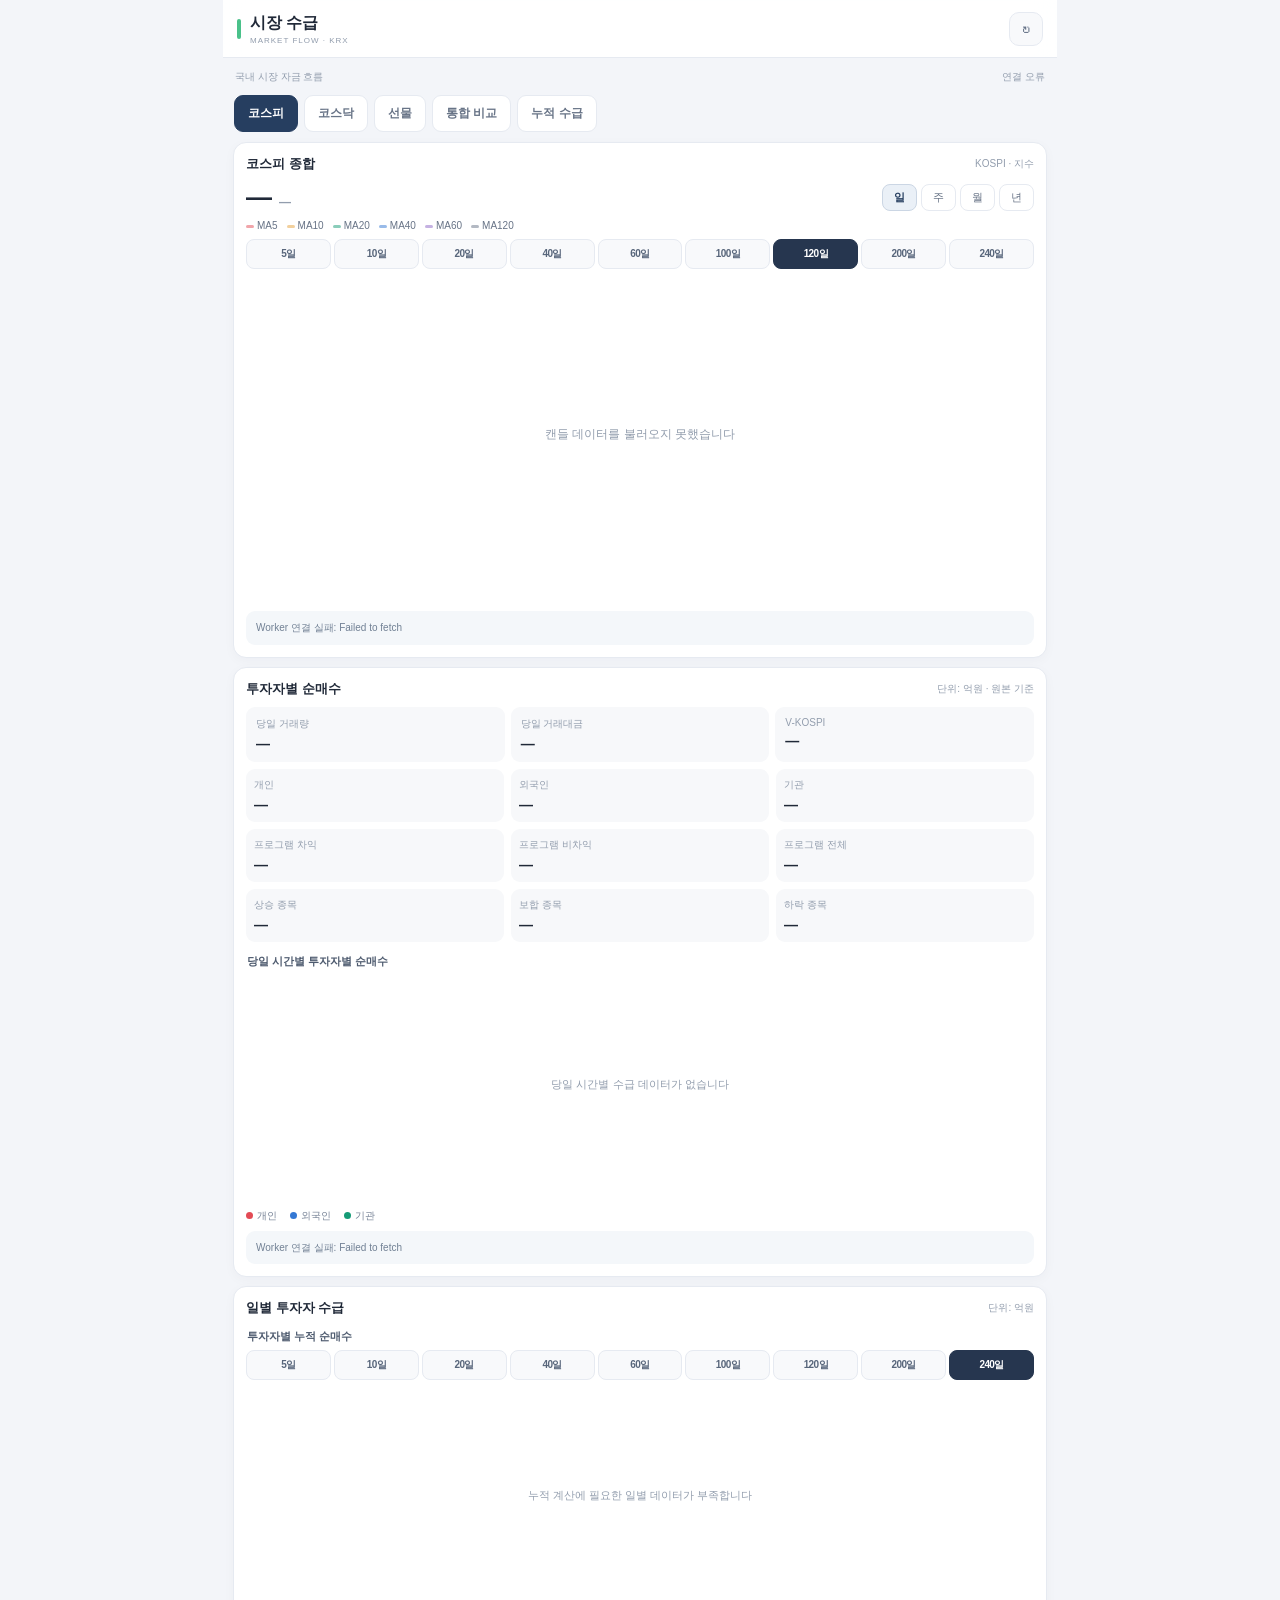
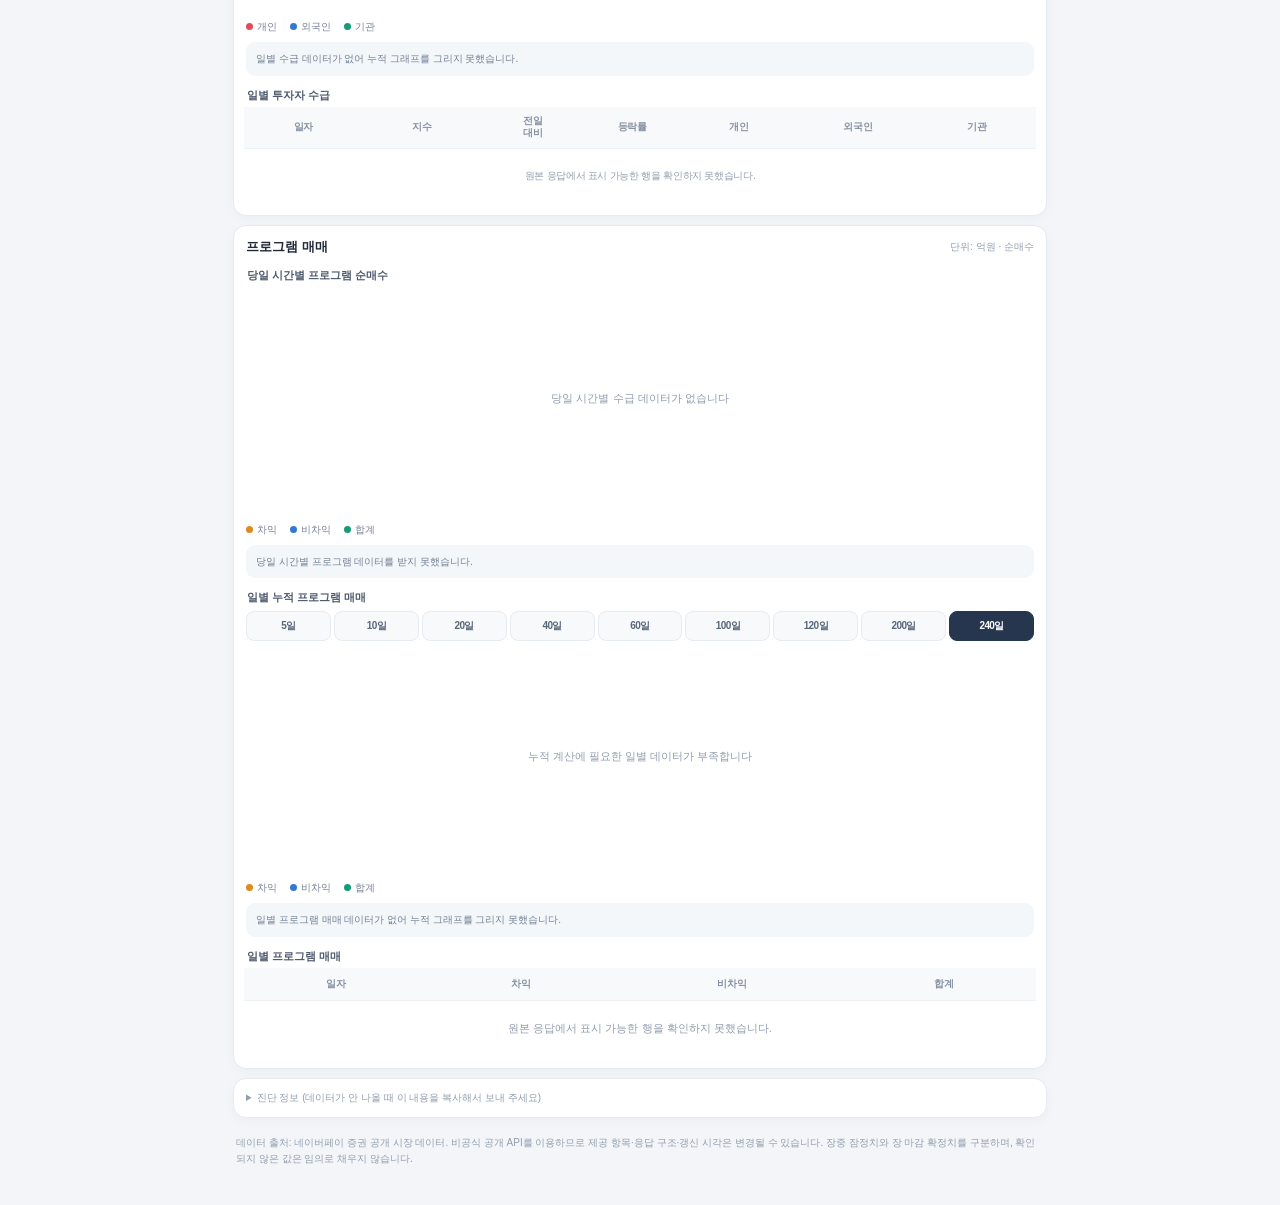
==== commit 9901b20c: "Add files via upload" ====
--- a/index.html
+++ b/index.html
@@ -707,7 +707,13 @@
 function show(tab){S.tab=tab;document.querySelectorAll('[data-tab]').forEach(b=>b.classList.toggle('active',b.dataset.tab===tab));document.querySelectorAll('.panel').forEach(p=>p.classList.toggle('active',p.id==='panel-'+tab));if(tab==='kospi'||tab==='kosdaq')renderMarket(tab.toUpperCase());if(tab==='futures')renderFutures();if(tab==='compare')renderCompare();if(tab==='cumulative')renderCumulative()}
 async function fetchPhase(phase,force){const r=await fetch(`${WORKER}?action=dashboard&phase=${phase}&days=2000`,force?{cache:'no-store'}:{});const data=await r.json();if(!r.ok||!data.ok)throw Error(data.error||`HTTP ${r.status}`);return data}
 function mergePhase(data){const prev=S.markets||{},next={};for(const m of Object.keys(data.markets||{})){const a=prev[m]||{},b=data.markets[m]||{};next[m]={...a,...b,charts:{...(a.charts||{}),...(b.charts||{})}}}S.markets={...prev,...next};S.errors=[...(S.errors||[]),...(data.errors||[])];S.timings=[...(S.timings||[]),...(data.timings||[])].sort((a,b)=>b.ms-a.ms)}
-async function load(force){const t0=performance.now(),ms=()=>Math.round(performance.now()-t0);const fastP=fetchPhase('fast',force),slowP=fetchPhase('slow',force);fastP.catch(()=>{});slowP.catch(()=>{});const flowP=Promise.all([loadFlow(),loadVk(force),loadFut(force),loadInv(force),loadProg(force),loadHist(force)]);for(const m of ['KOSPI','KOSDAQ']){const c=S.markets[m]?.charts;if(c){delete c.week;delete c.month;delete c.year}}document.body.classList.add('loading');$('updated').textContent='갱신 중';S.errors=[];S.timings=[];S.perf={};const paint=tag=>{const p=performance.now();renderMarket('KOSPI');renderMarket('KOSDAQ');if(tag==='fast')renderFutures();if(S.tab==='compare')renderCompare();if(S.tab==='cumulative')renderCumulative();S.perf['paint_'+tag]=Math.round(performance.now()-p)};try{const fast=await fastP;S.perf.fastNet=ms();S.raw=fast;mergePhase(fast);paint('fast');ensureChart(S.period,force);document.body.classList.remove('loading');$('updated').textContent='상세 불러오는 중';try{const slow=await slowP;S.perf.slowNet=ms();mergePhase(slow);paint('slow')}catch(e){S.errors.push({source:'slow',message:e.message});console.warn('상세 데이터 지연',e)}S.perf.total=ms();setTimeout(renderDiag,0);$('updated').textContent='갱신 '+new Date().toLocaleTimeString('ko-KR',{hour:'2-digit',minute:'2-digit'})+' · '+(S.perf.total/1000).toFixed(1)+'초';if(S.errors.length)console.warn('API 응답 일부 오류',S.errors)}catch(e){$('updated').textContent='연결 오류';for(const id of ['kospi-index-note','kospi-flow-note','kosdaq-index-note','kosdaq-flow-note','fut-flow-note'])$(id).textContent='Worker 연결 실패: '+e.message}finally{document.body.classList.remove('loading')}await flowP}
+// ===== 이전 데이터 즉시 표시(stale-while-revalidate): 마지막으로 받은 1차·상세 응답을 브라우저에 보관 =====
+const swrDB=new Promise(res=>{try{const q=indexedDB.open('mf-swr',1);q.onupgradeneeded=()=>q.result.createObjectStore('kv');q.onsuccess=()=>res(q.result);q.onerror=()=>res(null)}catch(e){res(null)}});
+const swrGet=async k=>{const db=await swrDB;if(!db)return null;return new Promise(res=>{try{const r=db.transaction('kv').objectStore('kv').get(k);r.onsuccess=()=>{const v=r.result;res(v&&Date.now()-v.t<3*864e5?v:null)};r.onerror=()=>res(null)}catch(e){res(null)}})};
+const swrSet=async(k,data)=>{const db=await swrDB;if(!db)return;try{db.transaction('kv','readwrite').objectStore('kv').put({t:Date.now(),data},k)}catch(e){}};
+async function load(force){const t0=performance.now(),ms=()=>Math.round(performance.now()-t0);const fastP=fetchPhase('fast',force),slowP=fetchPhase('slow',force);fastP.catch(()=>{});slowP.catch(()=>{});const flowP=Promise.all([loadFlow(),loadVk(force),loadFut(force),loadInv(force),loadProg(force),loadHist(force)]);for(const m of ['KOSPI','KOSDAQ']){const c=S.markets[m]?.charts;if(c){delete c.week;delete c.month;delete c.year}}document.body.classList.add('loading');$('updated').textContent='갱신 중';S.errors=[];S.timings=[];S.perf={};const paint=tag=>{const p=performance.now();renderMarket('KOSPI');renderMarket('KOSDAQ');if(tag==='fast')renderFutures();if(S.tab==='compare')renderCompare();if(S.tab==='cumulative')renderCumulative();S.perf['paint_'+tag]=Math.round(performance.now()-p)};let netFast=false,netSlow=false;fastP.then(()=>{netFast=true},()=>{});slowP.then(()=>{netSlow=true},()=>{});
+if(!force){try{const [cf,cs]=await Promise.all([swrGet('fast'),swrGet('slow')]);if(cf&&!netFast){S.raw=cf.data;mergePhase(cf.data);paint('fast');if(cs&&!netSlow){mergePhase(cs.data);paint('slow')}document.body.classList.remove('loading');$('updated').textContent='이전 데이터('+new Date(cf.t).toLocaleTimeString('ko-KR',{hour:'2-digit',minute:'2-digit'})+') · 갱신 중'}}catch(e){console.warn('이전 데이터 표시 실패',e)}}
+try{const fast=await fastP;if(!(fast.errors||[]).length)swrSet('fast',fast);S.perf.fastNet=ms();S.raw=fast;mergePhase(fast);paint('fast');ensureChart(S.period,force);document.body.classList.remove('loading');$('updated').textContent='상세 불러오는 중';try{const slow=await slowP;S.perf.slowNet=ms();if(!(slow.errors||[]).length)swrSet('slow',slow);mergePhase(slow);paint('slow')}catch(e){S.errors.push({source:'slow',message:e.message});console.warn('상세 데이터 지연',e)}S.perf.total=ms();setTimeout(renderDiag,0);$('updated').textContent='갱신 '+new Date().toLocaleTimeString('ko-KR',{hour:'2-digit',minute:'2-digit'})+' · '+(S.perf.total/1000).toFixed(1)+'초';if(S.errors.length)console.warn('API 응답 일부 오류',S.errors)}catch(e){$('updated').textContent='연결 오류';for(const id of ['kospi-index-note','kospi-flow-note','kosdaq-index-note','kosdaq-flow-note','fut-flow-note'])$(id).textContent='Worker 연결 실패: '+e.message}finally{document.body.classList.remove('loading')}await flowP}
 document.querySelectorAll('[data-tab]').forEach(b=>b.addEventListener('click',()=>show(b.dataset.tab)));
 document.querySelectorAll('[data-period]').forEach(b=>b.addEventListener('click',()=>{S.period=b.dataset.period;document.querySelectorAll('[data-period]').forEach(x=>x.classList.toggle('active',x===b));renderMarket('KOSPI');renderMarket('KOSDAQ');ensureChart(S.period);}));
 document.querySelectorAll('[data-cum]').forEach(b=>b.addEventListener('click',()=>{S.cum=Number(b.dataset.cum);document.querySelectorAll('[data-cum]').forEach(x=>x.classList.toggle('active',x===b));renderCumulative()}));
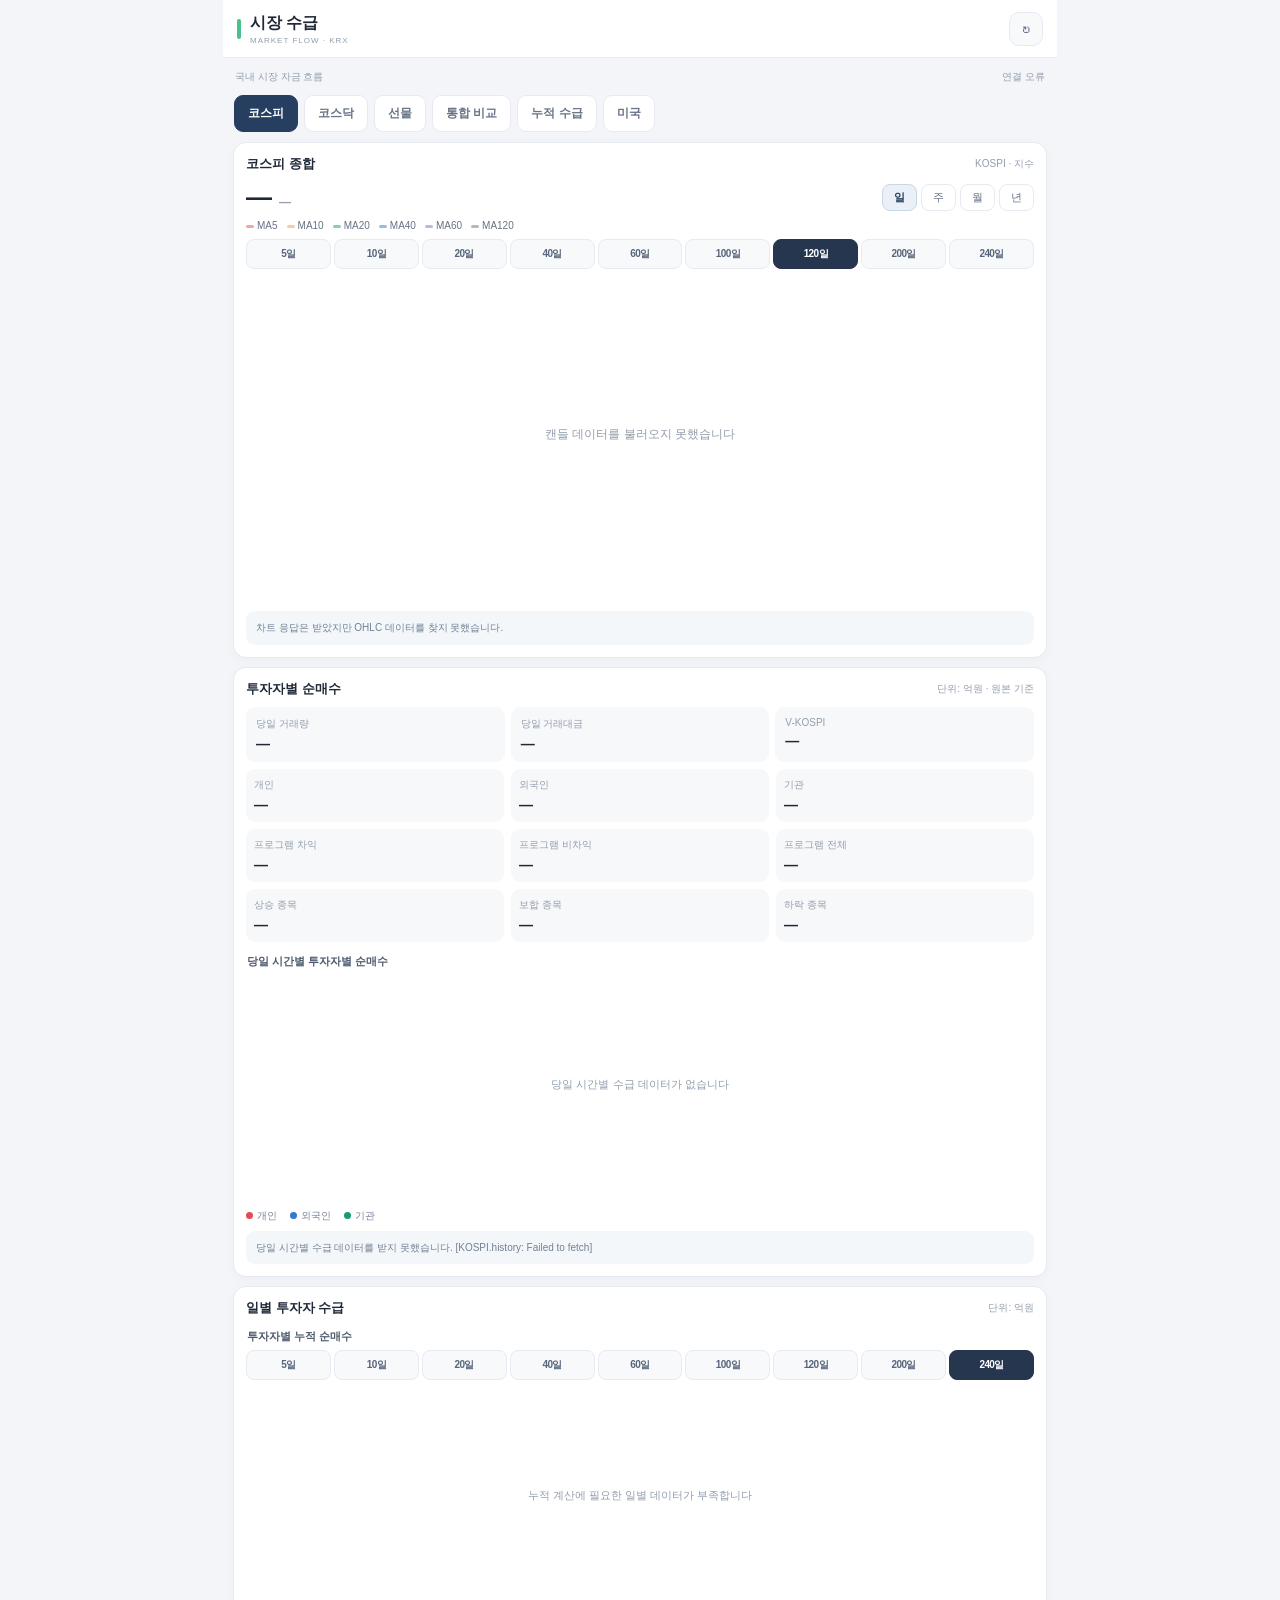
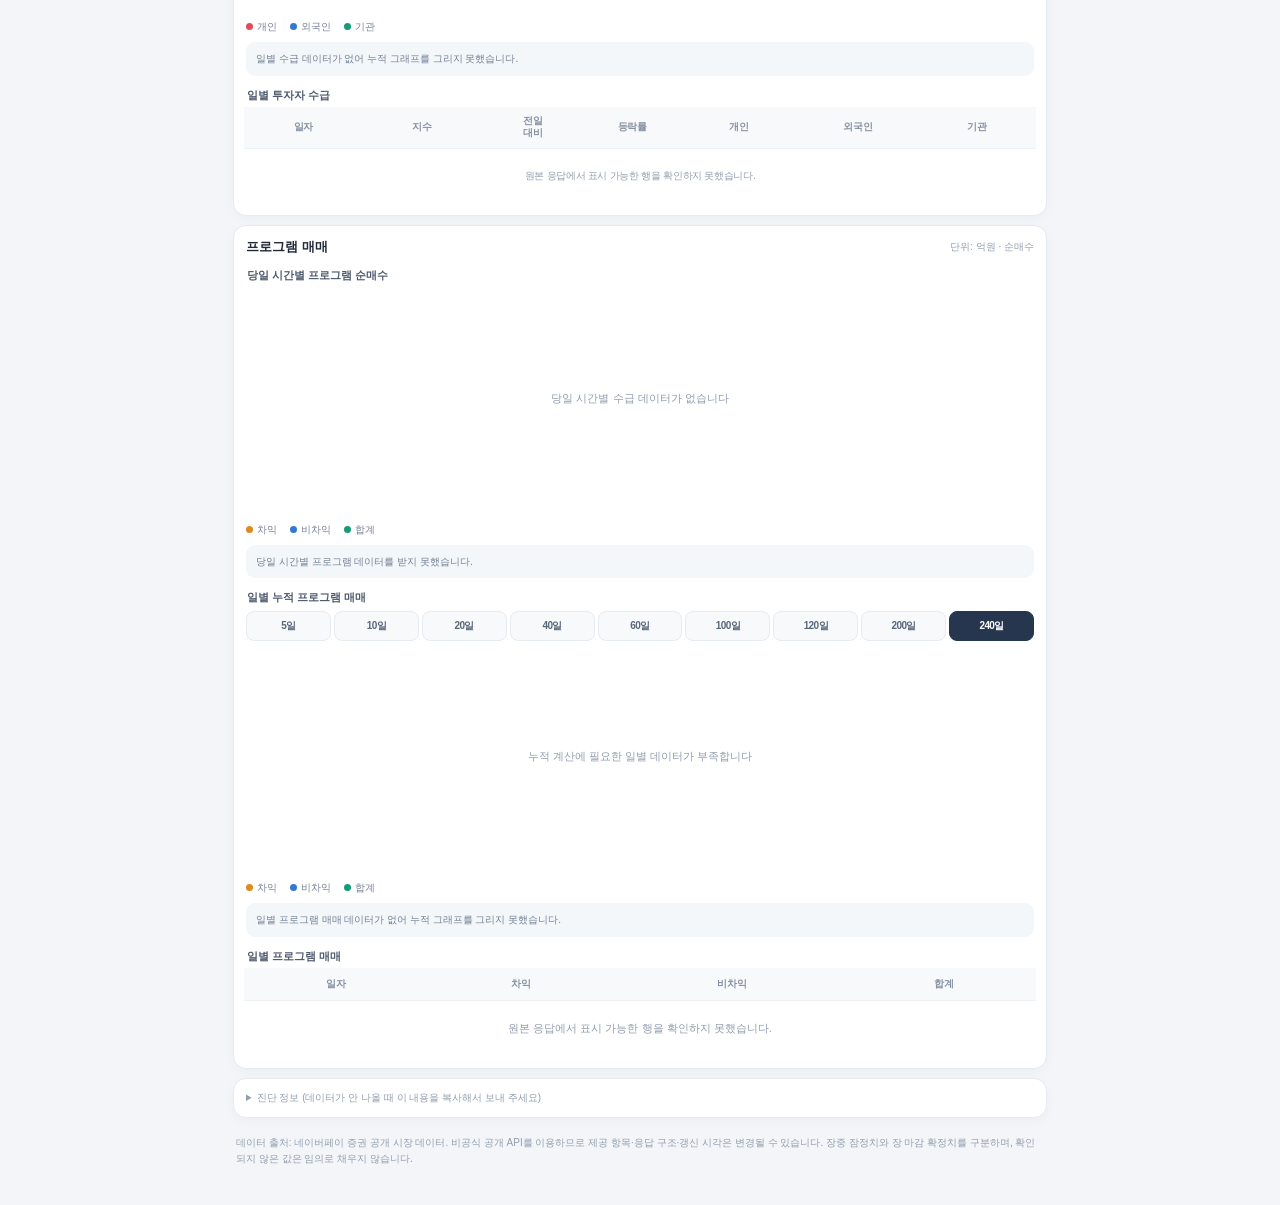
==== commit bd9bc9a2: "Add files via upload" ====
--- a/index.html
+++ b/index.html
@@ -40,7 +40,7 @@
 @media(min-width:700px){.app{padding-left:8px;padding-right:8px}.chart{height:230px}.chart.tall{height:250px}.two{grid-template-columns:1fr 1fr}}
 @media(max-width:380px){main{padding:8px}.summary{gap:5px}.sum{padding:8px 6px}.sum b{font-size:12px}.index-value{font-size:24px}.nav button{padding:8px 11px}}
 .index-main .seg{margin-left:auto;align-self:center}.index-main .seg button{padding:5px 11px;font-size:11px}
-#cum-days{width:100%}#cum-days button{flex:1;min-width:0;padding:7px 0;white-space:nowrap;letter-spacing:-.4px}.cum-tabs button{white-space:nowrap}
+.cum-tabs button{white-space:nowrap}
 .cmp-days{display:grid;grid-template-columns:1fr 1fr;gap:8px}.cmp-card{border:1px solid var(--line);border-radius:10px;padding:8px 6px 4px;min-width:0;background:#fff}.cmp-card h4{margin:0 0 4px 3px;font-size:11px;font-weight:800;color:var(--text)}.cmp-card table{font-size:10px;table-layout:auto}.cmp-card th,.cmp-card td{padding:5px 3px}.cmp-card th:first-child,.cmp-card td:first-child{text-align:left;color:#58667b}.cmp-card td{font-weight:700}
 table th,table th:first-child,.cmp-card th,.cmp-card th:first-child{text-align:center!important;vertical-align:middle}
 table td:first-child,.cmp-card td:first-child{text-align:center!important}
@@ -58,6 +58,8 @@
 .xh-line{position:absolute;width:0;border-left:1px solid var(--text);opacity:.55;pointer-events:none;display:none;z-index:4}
 .xh-tip{position:absolute;top:4px;z-index:5;display:none;pointer-events:none;background:var(--card);border:1px solid var(--line);border-radius:6px;box-shadow:0 2px 8px rgba(32,41,56,.14);padding:4px 7px;font-size:10px;line-height:14px;color:var(--text);white-space:nowrap;font-variant-numeric:tabular-nums}
 .xh-tip b{font-weight:700}.xh-tip i{display:inline-block;width:7px;height:7px;border-radius:50%;margin-right:4px;vertical-align:middle}.xh-tip em{font-style:normal;font-weight:700}.xh-tip .p{color:var(--red)}.xh-tip .n{color:var(--blue)}.xh-tip .m{color:var(--muted);font-weight:400}
+@media(max-width:600px){.price-chart{height:264px!important}}
+.us-link{text-decoration:none}
 </style>
 </head>
 <body>
@@ -66,7 +68,7 @@
 <main>
 <div class="topline"><span class="sub" id="marketCaption">국내 시장 자금 흐름</span><span class="updated" id="updated">데이터 연결 중</span></div>
 <nav class="nav" id="nav">
-<button class="active" data-tab="kospi">코스피</button><button data-tab="kosdaq">코스닥</button><button data-tab="futures">선물</button><button data-tab="compare">통합 비교</button><button data-tab="cumulative">누적 수급</button>
+<button class="active" data-tab="kospi">코스피</button><button data-tab="kosdaq">코스닥</button><button data-tab="futures">선물</button><button data-tab="compare">통합 비교</button><button data-tab="cumulative">누적 수급</button><button data-tab="us">미국</button>
 </nav>
 <section class="panel active" id="panel-kospi">
 <div class="card">
@@ -165,7 +167,65 @@
 </section>
 
 <section class="panel" id="panel-cumulative">
-<div class="card"><div class="card-title"><b>누적 순매수 흐름</b><span class="sub">선택 기간 첫 거래일 = 0</span></div><div class="seg" id="cum-days"><button data-cum="5">5일</button><button class="active" data-cum="10">10일</button><button data-cum="20">20일</button><button data-cum="40">40일</button><button data-cum="60">60일</button><button data-cum="100">100일</button><button data-cum="200">200일</button></div><div class="market-switch" id="cum-market"><button class="active" data-market="KOSPI">코스피</button><button data-market="KOSDAQ">코스닥</button><button data-market="FUT">선물</button></div><div class="chart tall"><canvas id="cum-chart"></canvas></div><div class="legend"><span><i style="background:#e34b55"></i>개인</span><span><i style="background:#3478d4"></i>외국인</span><span><i style="background:#159b76"></i>기관</span></div><div class="note" id="cum-note">실제 일별 수급이 수신되면 누적값을 계산합니다.</div></div>
+<div class="card"><div class="card-title"><b>누적 순매수 흐름</b><span class="sub">선택 기간 첫 거래일 = 0</span></div><div class="cum-tabs nine" id="cum-days"><button data-cumflow="5">5일</button><button data-cumflow="10" class="on">10일</button><button data-cumflow="20">20일</button><button data-cumflow="40">40일</button><button data-cumflow="60">60일</button><button data-cumflow="100">100일</button><button data-cumflow="120">120일</button><button data-cumflow="200">200일</button><button data-cumflow="240">240일</button></div><div class="market-switch" id="cum-market"><button class="active" data-market="KOSPI">코스피</button><button data-market="KOSDAQ">코스닥</button><button data-market="FUT">선물</button></div><div class="chart tall"><canvas id="cum-chart"></canvas></div><div class="legend"><span><i style="background:#e34b55"></i>개인</span><span><i style="background:#3478d4"></i>외국인</span><span><i style="background:#159b76"></i>기관</span></div><div class="note" id="cum-note">실제 일별 수급이 수신되면 누적값을 계산합니다.</div></div>
+</section>
+
+<section class="panel" id="panel-us">
+<div class="card" data-usym="IXIC">
+<div class="card-title"><b>나스닥 종합</b><a class="sub us-link" href="https://stock.naver.com/worldstock/index/.IXIC/price" target="_blank" rel="noopener noreferrer">NASDAQ Composite · 네이버 ↗</a></div>
+<div class="index-main"><span class="index-value" id="us-IXIC-value">—</span><span class="index-change muted" id="us-IXIC-change">—</span><div class="seg"><button class="active" data-uper="day">일</button><button data-uper="week">주</button><button data-uper="month">월</button><button data-uper="year">년</button></div></div>
+<div class="ma-legend"><span><i style="background:#e34b55"></i>MA5</span><span><i style="background:#e6a23c"></i>MA10</span><span><i style="background:#159b76"></i>MA20</span><span><i style="background:#3478d4"></i>MA40</span><span><i style="background:#8b65c5"></i>MA60</span><span><i style="background:#687487"></i>MA120</span></div><div class="cum-tabs nine" id="us-IXIC-idx-tabs"><button data-uidx="5">5일</button><button data-uidx="10">10일</button><button data-uidx="20">20일</button><button data-uidx="40">40일</button><button data-uidx="60">60일</button><button data-uidx="100">100일</button><button data-uidx="120" class="on">120일</button><button data-uidx="200">200일</button><button data-uidx="240">240일</button></div><div class="chart price-chart"><canvas id="us-IXIC-chart"></canvas></div>
+<div class="note" id="us-IXIC-note">데이터를 불러오고 있습니다.</div>
+</div>
+<div class="card" data-usym="INX">
+<div class="card-title"><b>S&amp;P 500</b><a class="sub us-link" href="https://stock.naver.com/worldstock/index/.INX/price" target="_blank" rel="noopener noreferrer">S&amp;P 500 · 네이버 ↗</a></div>
+<div class="index-main"><span class="index-value" id="us-INX-value">—</span><span class="index-change muted" id="us-INX-change">—</span><div class="seg"><button class="active" data-uper="day">일</button><button data-uper="week">주</button><button data-uper="month">월</button><button data-uper="year">년</button></div></div>
+<div class="ma-legend"><span><i style="background:#e34b55"></i>MA5</span><span><i style="background:#e6a23c"></i>MA10</span><span><i style="background:#159b76"></i>MA20</span><span><i style="background:#3478d4"></i>MA40</span><span><i style="background:#8b65c5"></i>MA60</span><span><i style="background:#687487"></i>MA120</span></div><div class="cum-tabs nine" id="us-INX-idx-tabs"><button data-uidx="5">5일</button><button data-uidx="10">10일</button><button data-uidx="20">20일</button><button data-uidx="40">40일</button><button data-uidx="60">60일</button><button data-uidx="100">100일</button><button data-uidx="120" class="on">120일</button><button data-uidx="200">200일</button><button data-uidx="240">240일</button></div><div class="chart price-chart"><canvas id="us-INX-chart"></canvas></div>
+<div class="note" id="us-INX-note">데이터를 불러오고 있습니다.</div>
+</div>
+<div class="card" data-usym="SOX">
+<div class="card-title"><b>필라델피아 반도체 지수</b><a class="sub us-link" href="https://stock.naver.com/worldstock/index/.SOX/price" target="_blank" rel="noopener noreferrer">PHLX SOX · 네이버 ↗</a></div>
+<div class="index-main"><span class="index-value" id="us-SOX-value">—</span><span class="index-change muted" id="us-SOX-change">—</span><div class="seg"><button class="active" data-uper="day">일</button><button data-uper="week">주</button><button data-uper="month">월</button><button data-uper="year">년</button></div></div>
+<div class="ma-legend"><span><i style="background:#e34b55"></i>MA5</span><span><i style="background:#e6a23c"></i>MA10</span><span><i style="background:#159b76"></i>MA20</span><span><i style="background:#3478d4"></i>MA40</span><span><i style="background:#8b65c5"></i>MA60</span><span><i style="background:#687487"></i>MA120</span></div><div class="cum-tabs nine" id="us-SOX-idx-tabs"><button data-uidx="5">5일</button><button data-uidx="10">10일</button><button data-uidx="20">20일</button><button data-uidx="40">40일</button><button data-uidx="60">60일</button><button data-uidx="100">100일</button><button data-uidx="120" class="on">120일</button><button data-uidx="200">200일</button><button data-uidx="240">240일</button></div><div class="chart price-chart"><canvas id="us-SOX-chart"></canvas></div>
+<div class="note" id="us-SOX-note">데이터를 불러오고 있습니다.</div>
+</div>
+<div class="card" data-usym="NDX">
+<div class="card-title"><b>나스닥 100 선물</b><a class="sub us-link" href="https://stock.naver.com/worldstock/index/.NDX/price" target="_blank" rel="noopener noreferrer">NASDAQ 100 · 네이버 ↗</a></div>
+<div class="index-main"><span class="index-value" id="us-NDX-value">—</span><span class="index-change muted" id="us-NDX-change">—</span><div class="seg"><button class="active" data-uper="day">일</button><button data-uper="week">주</button><button data-uper="month">월</button><button data-uper="year">년</button></div></div>
+<div class="ma-legend"><span><i style="background:#e34b55"></i>MA5</span><span><i style="background:#e6a23c"></i>MA10</span><span><i style="background:#159b76"></i>MA20</span><span><i style="background:#3478d4"></i>MA40</span><span><i style="background:#8b65c5"></i>MA60</span><span><i style="background:#687487"></i>MA120</span></div><div class="cum-tabs nine" id="us-NDX-idx-tabs"><button data-uidx="5">5일</button><button data-uidx="10">10일</button><button data-uidx="20">20일</button><button data-uidx="40">40일</button><button data-uidx="60">60일</button><button data-uidx="100">100일</button><button data-uidx="120" class="on">120일</button><button data-uidx="200">200일</button><button data-uidx="240">240일</button></div><div class="chart price-chart"><canvas id="us-NDX-chart"></canvas></div>
+<div class="note" id="us-NDX-note">데이터를 불러오고 있습니다.</div>
+</div>
+<div class="card" data-usym="VIX">
+<div class="card-title"><b>VIX</b><a class="sub us-link" href="https://stock.naver.com/worldstock/index/.VIX/price" target="_blank" rel="noopener noreferrer">CBOE VIX · 네이버 ↗</a></div>
+<div class="index-main"><span class="index-value" id="us-VIX-value">—</span><span class="index-change muted" id="us-VIX-change">—</span><div class="seg"><button class="active" data-uper="day">일</button><button data-uper="week">주</button><button data-uper="month">월</button><button data-uper="year">년</button></div></div>
+<div class="ma-legend"><span><i style="background:#e34b55"></i>MA5</span><span><i style="background:#e6a23c"></i>MA10</span><span><i style="background:#159b76"></i>MA20</span><span><i style="background:#3478d4"></i>MA40</span><span><i style="background:#8b65c5"></i>MA60</span><span><i style="background:#687487"></i>MA120</span></div><div class="cum-tabs nine" id="us-VIX-idx-tabs"><button data-uidx="5">5일</button><button data-uidx="10">10일</button><button data-uidx="20">20일</button><button data-uidx="40">40일</button><button data-uidx="60">60일</button><button data-uidx="100">100일</button><button data-uidx="120" class="on">120일</button><button data-uidx="200">200일</button><button data-uidx="240">240일</button></div><div class="chart price-chart"><canvas id="us-VIX-chart"></canvas></div>
+<div class="note" id="us-VIX-note">데이터를 불러오고 있습니다.</div>
+</div>
+<div class="card" data-usym="DXY">
+<div class="card-title"><b>달러인덱스</b><a class="sub us-link" href="https://stock.naver.com/marketindex/exchange/.DXY/price" target="_blank" rel="noopener noreferrer">DXY · 네이버 ↗</a></div>
+<div class="index-main"><span class="index-value" id="us-DXY-value">—</span><span class="index-change muted" id="us-DXY-change">—</span><div class="seg"><button class="active" data-uper="day">일</button><button data-uper="week">주</button><button data-uper="month">월</button><button data-uper="year">년</button></div></div>
+<div class="ma-legend"><span><i style="background:#e34b55"></i>MA5</span><span><i style="background:#e6a23c"></i>MA10</span><span><i style="background:#159b76"></i>MA20</span><span><i style="background:#3478d4"></i>MA40</span><span><i style="background:#8b65c5"></i>MA60</span><span><i style="background:#687487"></i>MA120</span></div><div class="cum-tabs nine" id="us-DXY-idx-tabs"><button data-uidx="5">5일</button><button data-uidx="10">10일</button><button data-uidx="20">20일</button><button data-uidx="40">40일</button><button data-uidx="60">60일</button><button data-uidx="100">100일</button><button data-uidx="120" class="on">120일</button><button data-uidx="200">200일</button><button data-uidx="240">240일</button></div><div class="chart price-chart"><canvas id="us-DXY-chart"></canvas></div>
+<div class="note" id="us-DXY-note">데이터를 불러오고 있습니다.</div>
+</div>
+<div class="card" data-usym="WTI">
+<div class="card-title"><b>WTI</b><a class="sub us-link" href="https://stock.naver.com/marketindex/energy/CLcv1/price" target="_blank" rel="noopener noreferrer">서부텍사스산 원유 · 네이버 ↗</a></div>
+<div class="index-main"><span class="index-value" id="us-WTI-value">—</span><span class="index-change muted" id="us-WTI-change">—</span><div class="seg"><button class="active" data-uper="day">일</button><button data-uper="week">주</button><button data-uper="month">월</button><button data-uper="year">년</button></div></div>
+<div class="ma-legend"><span><i style="background:#e34b55"></i>MA5</span><span><i style="background:#e6a23c"></i>MA10</span><span><i style="background:#159b76"></i>MA20</span><span><i style="background:#3478d4"></i>MA40</span><span><i style="background:#8b65c5"></i>MA60</span><span><i style="background:#687487"></i>MA120</span></div><div class="cum-tabs nine" id="us-WTI-idx-tabs"><button data-uidx="5">5일</button><button data-uidx="10">10일</button><button data-uidx="20">20일</button><button data-uidx="40">40일</button><button data-uidx="60">60일</button><button data-uidx="100">100일</button><button data-uidx="120" class="on">120일</button><button data-uidx="200">200일</button><button data-uidx="240">240일</button></div><div class="chart price-chart"><canvas id="us-WTI-chart"></canvas></div>
+<div class="note" id="us-WTI-note">데이터를 불러오고 있습니다.</div>
+</div>
+<div class="card" data-usym="BRENT">
+<div class="card-title"><b>브렌트유</b><a class="sub us-link" href="https://stock.naver.com/marketindex/energy/LCOcv1/price" target="_blank" rel="noopener noreferrer">Brent Crude · 네이버 ↗</a></div>
+<div class="index-main"><span class="index-value" id="us-BRENT-value">—</span><span class="index-change muted" id="us-BRENT-change">—</span><div class="seg"><button class="active" data-uper="day">일</button><button data-uper="week">주</button><button data-uper="month">월</button><button data-uper="year">년</button></div></div>
+<div class="ma-legend"><span><i style="background:#e34b55"></i>MA5</span><span><i style="background:#e6a23c"></i>MA10</span><span><i style="background:#159b76"></i>MA20</span><span><i style="background:#3478d4"></i>MA40</span><span><i style="background:#8b65c5"></i>MA60</span><span><i style="background:#687487"></i>MA120</span></div><div class="cum-tabs nine" id="us-BRENT-idx-tabs"><button data-uidx="5">5일</button><button data-uidx="10">10일</button><button data-uidx="20">20일</button><button data-uidx="40">40일</button><button data-uidx="60">60일</button><button data-uidx="100">100일</button><button data-uidx="120" class="on">120일</button><button data-uidx="200">200일</button><button data-uidx="240">240일</button></div><div class="chart price-chart"><canvas id="us-BRENT-chart"></canvas></div>
+<div class="note" id="us-BRENT-note">데이터를 불러오고 있습니다.</div>
+</div>
+<div class="card" data-usym="GOLD">
+<div class="card-title"><b>국제 금</b><a class="sub us-link" href="https://stock.naver.com/marketindex/metals/GCcv1/price" target="_blank" rel="noopener noreferrer">Gold · 네이버 ↗</a></div>
+<div class="index-main"><span class="index-value" id="us-GOLD-value">—</span><span class="index-change muted" id="us-GOLD-change">—</span><div class="seg"><button class="active" data-uper="day">일</button><button data-uper="week">주</button><button data-uper="month">월</button><button data-uper="year">년</button></div></div>
+<div class="ma-legend"><span><i style="background:#e34b55"></i>MA5</span><span><i style="background:#e6a23c"></i>MA10</span><span><i style="background:#159b76"></i>MA20</span><span><i style="background:#3478d4"></i>MA40</span><span><i style="background:#8b65c5"></i>MA60</span><span><i style="background:#687487"></i>MA120</span></div><div class="cum-tabs nine" id="us-GOLD-idx-tabs"><button data-uidx="5">5일</button><button data-uidx="10">10일</button><button data-uidx="20">20일</button><button data-uidx="40">40일</button><button data-uidx="60">60일</button><button data-uidx="100">100일</button><button data-uidx="120" class="on">120일</button><button data-uidx="200">200일</button><button data-uidx="240">240일</button></div><div class="chart price-chart"><canvas id="us-GOLD-chart"></canvas></div>
+<div class="note" id="us-GOLD-note">데이터를 불러오고 있습니다.</div>
+</div>
+<details class="card"><summary class="sub" style="cursor:pointer">미국 탭 진단 (데이터가 안 나올 때 이 내용을 복사해서 보내 주세요)</summary><pre id="us-diag" class="debug" style="white-space:pre-wrap;margin:8px 0 0"></pre></details>
 </section>
 
 <details class="card" style="margin-top:9px"><summary class="sub" style="cursor:pointer">진단 정보 (데이터가 안 나올 때 이 내용을 복사해서 보내 주세요)</summary><pre id="diag" class="debug" style="white-space:pre-wrap;margin:8px 0 0"></pre></details>
@@ -716,7 +776,7 @@
 try{const fast=await fastP;if(!(fast.errors||[]).length)swrSet('fast',fast);S.perf.fastNet=ms();S.raw=fast;mergePhase(fast);paint('fast');ensureChart(S.period,force);document.body.classList.remove('loading');$('updated').textContent='상세 불러오는 중';try{const slow=await slowP;S.perf.slowNet=ms();if(!(slow.errors||[]).length)swrSet('slow',slow);mergePhase(slow);paint('slow')}catch(e){S.errors.push({source:'slow',message:e.message});console.warn('상세 데이터 지연',e)}S.perf.total=ms();setTimeout(renderDiag,0);$('updated').textContent='갱신 '+new Date().toLocaleTimeString('ko-KR',{hour:'2-digit',minute:'2-digit'})+' · '+(S.perf.total/1000).toFixed(1)+'초';if(S.errors.length)console.warn('API 응답 일부 오류',S.errors)}catch(e){$('updated').textContent='연결 오류';for(const id of ['kospi-index-note','kospi-flow-note','kosdaq-index-note','kosdaq-flow-note','fut-flow-note'])$(id).textContent='Worker 연결 실패: '+e.message}finally{document.body.classList.remove('loading')}await flowP}
 document.querySelectorAll('[data-tab]').forEach(b=>b.addEventListener('click',()=>show(b.dataset.tab)));
 document.querySelectorAll('[data-period]').forEach(b=>b.addEventListener('click',()=>{S.period=b.dataset.period;document.querySelectorAll('[data-period]').forEach(x=>x.classList.toggle('active',x===b));renderMarket('KOSPI');renderMarket('KOSDAQ');ensureChart(S.period);}));
-document.querySelectorAll('[data-cum]').forEach(b=>b.addEventListener('click',()=>{S.cum=Number(b.dataset.cum);document.querySelectorAll('[data-cum]').forEach(x=>x.classList.toggle('active',x===b));renderCumulative()}));
+document.querySelectorAll('[data-cumflow]').forEach(b=>b.addEventListener('click',()=>{S.cum=Number(b.dataset.cumflow);document.querySelectorAll('[data-cumflow]').forEach(x=>x.classList.toggle('on',x===b));renderCumulative()}));
 document.querySelectorAll('[data-market]').forEach(b=>b.addEventListener('click',()=>{S.cumMarket=b.dataset.market;document.querySelectorAll('[data-market]').forEach(x=>x.classList.toggle('active',x===b));renderCumulative()}));
 document.addEventListener('click',e=>{const b=e.target.closest('[data-more],[data-less]');if(!b)return;const more=b.dataset.more,less=b.dataset.less,key=more||less;S.page[key]=more?(S.page[key]||10)+10:10;renderMarket(key.split('-')[0])});
 document.addEventListener('click',e=>{const b=e.target.closest('[data-cum]');if(!b)return;S.cumDays=Number(b.dataset.cum);renderCum('KOSPI');renderCum('KOSDAQ')});
@@ -724,6 +784,44 @@
 document.addEventListener('click',e=>{const b=e.target.closest('[data-pcum]');if(!b)return;S.pcumDays=Number(b.dataset.pcum);renderPCum('KOSPI');renderPCum('KOSDAQ')});
 document.addEventListener('click',e=>{const b=e.target.closest('[data-fbar],[data-fcum],[data-fexp],[data-funit]');if(!b)return;if(b.dataset.funit)S.futUnit=b.dataset.funit;else if(b.dataset.fbar)S.futBar=Number(b.dataset.fbar);else if(b.dataset.fcum)S.futCum=Number(b.dataset.fcum);else if(b.dataset.fexp!==undefined)S.futExpand=b.dataset.fexp==='1';renderFutures()});
 $('refresh').addEventListener('click',()=>load(true));window.addEventListener('resize',()=>{if(S.markets.KOSPI)renderMarket('KOSPI');if(S.markets.KOSDAQ)renderMarket('KOSDAQ');renderFutures();if(S.tab==='compare')renderCompare();if(S.tab==='cumulative')renderCumulative()});
+// ===== 미국 탭 (기존 코드와 독립: 누적 수급 탭 뒤에 추가) =====
+const US_ITEMS=[['IXIC','나스닥 종합'],['INX','S&P 500'],['SOX','필라델피아 반도체 지수'],['NDX','나스닥 100 선물'],['VIX','VIX'],['DXY','달러인덱스'],['WTI','WTI'],['BRENT','브렌트유'],['GOLD','국제 금']];
+const U={data:{},per:{},n:{},loaded:false};
+for(const [s] of US_ITEMS){U.per[s]='day';U.n[s]={...IDX_DEF}}
+function renderUSCard(sym){
+ const vEl=$('us-'+sym+'-value'),cEl=$('us-'+sym+'-change'),note=$('us-'+sym+'-note');if(!vEl)return;
+ const d=U.data[sym],rows=d&&Array.isArray(d.rows)?d.rows:[],per=U.per[sym],curN=U.n[sym][per];
+ if(rows.length){const l=rows.at(-1),p=rows.at(-2);vEl.textContent=fmt(l.close,2);
+  if(p&&p.close){const ch=l.close-p.close,rt=ch/p.close*100;cEl.textContent=`${ch>0?'+':''}${fmt(ch,2)} (${rt>0?'+':''}${rt.toFixed(2)}%)`;cEl.className='index-change '+(ch>0?'red':ch<0?'blue':'muted')}
+  else{cEl.textContent='—';cEl.className='index-change muted'}}
+ else{vEl.textContent='—';cEl.textContent='—';cEl.className='index-change muted'}
+ const bars=periodBars(rows,per);
+ drawCandleChart('us-'+sym+'-chart',bars,curN,per,!d?'차트 데이터를 불러오는 중…':(d.error?'데이터를 불러오지 못했습니다':undefined));
+ const tb=$('us-'+sym+'-idx-tabs');if(tb)tb.innerHTML=IDX_TABS[per].map(n=>`<button data-uidx="${n}"${n===curN?' class="on"':''}>${n}${IDX_UNIT[per]}</button>`).join('');
+ if(!d){note.className='note';note.textContent='데이터를 불러오는 중…';return}
+ if(d.error&&!rows.length){note.className='note error';note.textContent='데이터 오류: '+d.error;return}
+ const shown=Math.min(bars.length,curN),noOhlc=!rows.some(x=>x.open!==null&&x.high!==null&&x.low!==null);
+ note.className='note'+(noOhlc?' warn':'');
+ note.textContent=noOhlc?`종가 데이터만 수신되어 캔들은 표시하지 못했습니다 (${rows.length}개 일봉 · 최근 ${rows.at(-1).date})`:`${shown}개 ${({day:'일봉',week:'주봉',month:'월봉',year:'년봉'})[per]} · 최근 ${rows.at(-1).date} · 이동평균 5·10·20·40·60·120${rows.some(x=>x.volume!==null)?' · 거래량':''}`;
+}
+function renderUSAll(){US_ITEMS.forEach(([s])=>renderUSCard(s))}
+function renderUSDiag(){const el=$('us-diag');if(!el)return;const L=[];for(const [s,name] of US_ITEMS){const d=U.data[s];if(!d){L.push(`${s} ${name}: 대기`);continue}const r=Array.isArray(d.rows)?d.rows:[];L.push(`${s} ${name}: ${d.error?'실패 '+d.error:'OK'} · 출처 ${d.source||'—'} · ${r.length}행${r.length?` (${r[0].date} ~ ${r.at(-1).date})`:''}`);for(const e of (d.errors||[]))L.push('   - '+e.message)}el.textContent=L.join('\n')}
+async function loadUS(force){
+ U.loaded=true;
+ await Promise.all(US_ITEMS.map(async([s])=>{
+  try{const r=await fetch(`${WORKER}?action=world&symbol=${s}`,force?{cache:'no-store'}:{});const j=await r.json();
+   if(!r.ok||!j.ok){const e=Error(j.error||('HTTP '+r.status));e.errors=j.errors;throw e}
+   if(!Array.isArray(j.rows))throw Error('워커가 구버전입니다. cloudflare worker.js를 다시 배포하세요');
+   U.data[s]=j}
+  catch(e){U.data[s]={rows:[],error:e.message,errors:e.errors||[]}}
+  if(S.tab==='us')renderUSCard(s)}));
+ renderUSDiag();
+}
+document.addEventListener('click',e=>{const t=e.target.closest('[data-tab="us"]');if(!t)return;setTimeout(()=>{if(!U.loaded)loadUS();else renderUSAll()},0)});
+document.addEventListener('click',e=>{const b=e.target.closest('[data-uper]');if(!b)return;const card=b.closest('[data-usym]'),s=card&&card.dataset.usym;if(!s)return;U.per[s]=b.dataset.uper;card.querySelectorAll('[data-uper]').forEach(x=>x.classList.toggle('active',x===b));renderUSCard(s)});
+document.addEventListener('click',e=>{const b=e.target.closest('[data-uidx]');if(!b)return;const card=b.closest('[data-usym]'),s=card&&card.dataset.usym;if(!s)return;U.n[s][U.per[s]]=Number(b.dataset.uidx);renderUSCard(s)});
+$('refresh').addEventListener('click',()=>{if(U.loaded)loadUS(true)});
+window.addEventListener('resize',()=>{if(S.tab==='us')renderUSAll()});
 load();
 </script>
 </body></html>
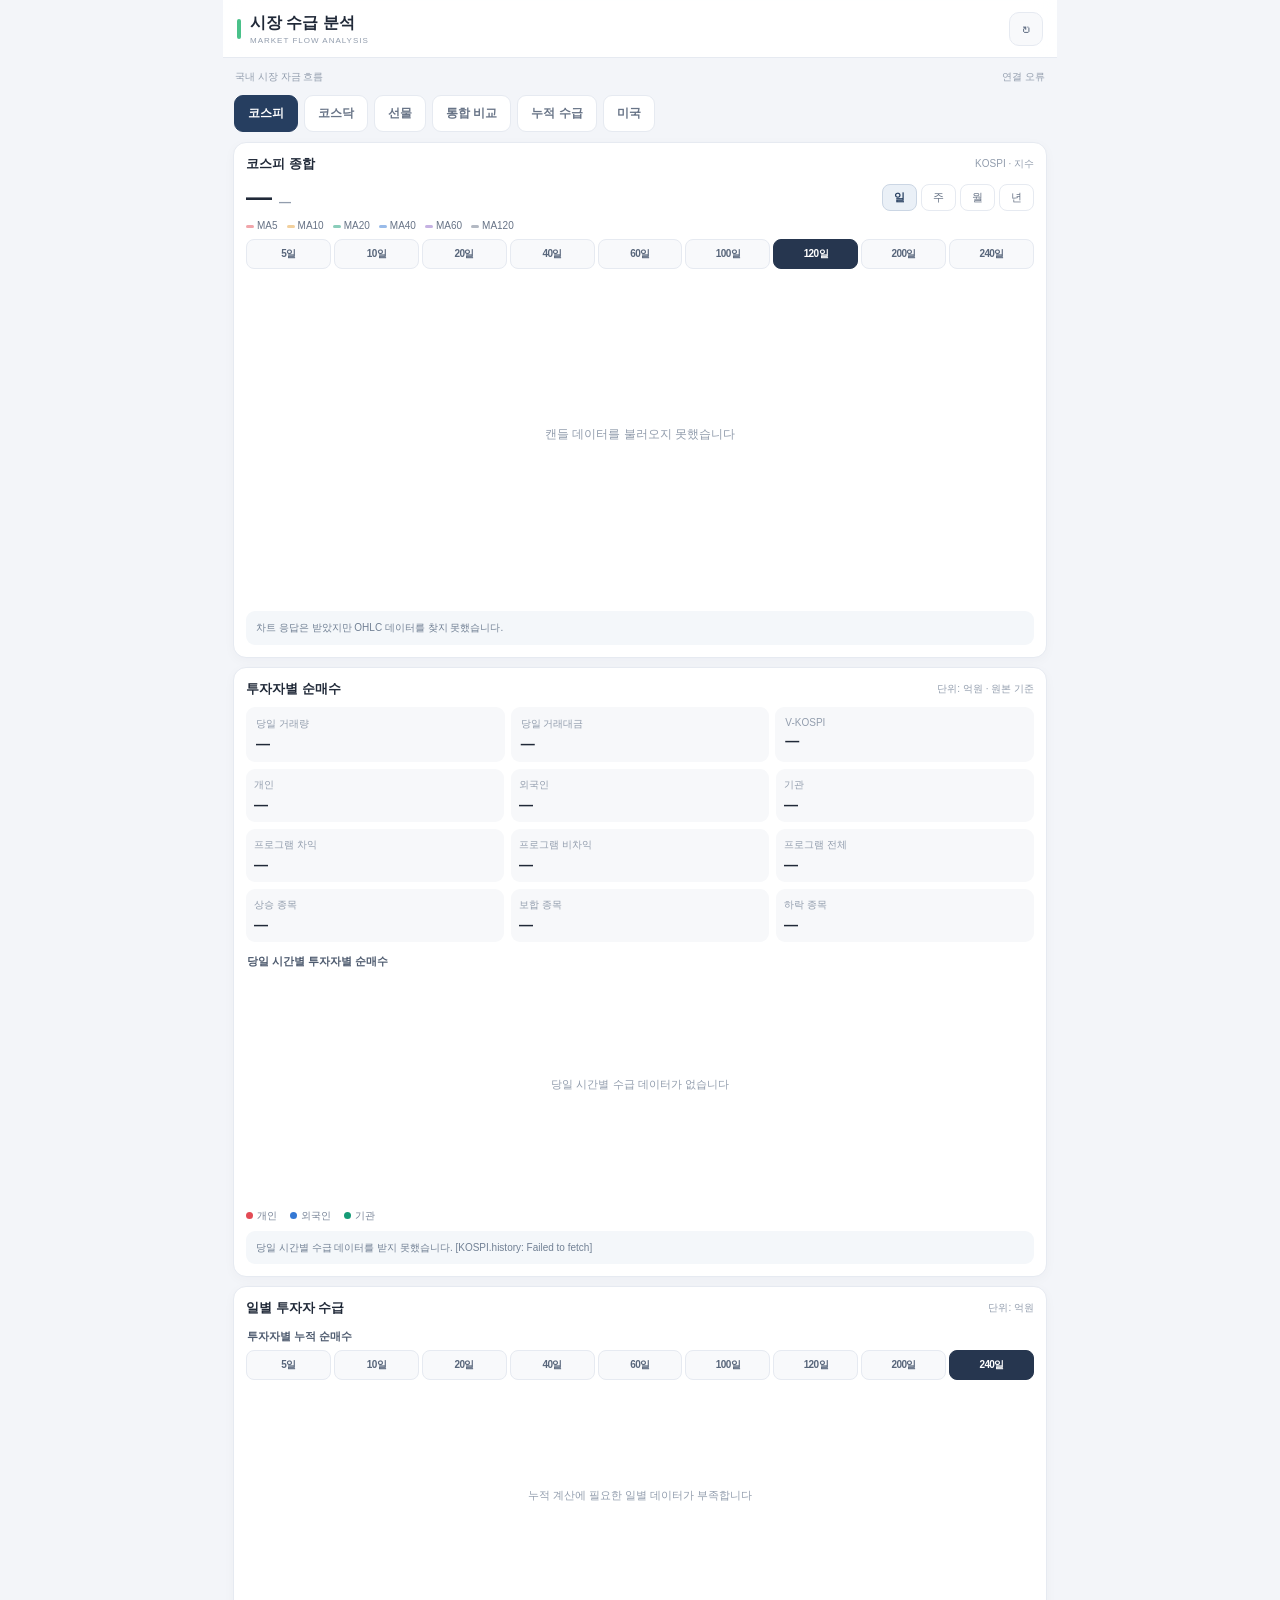
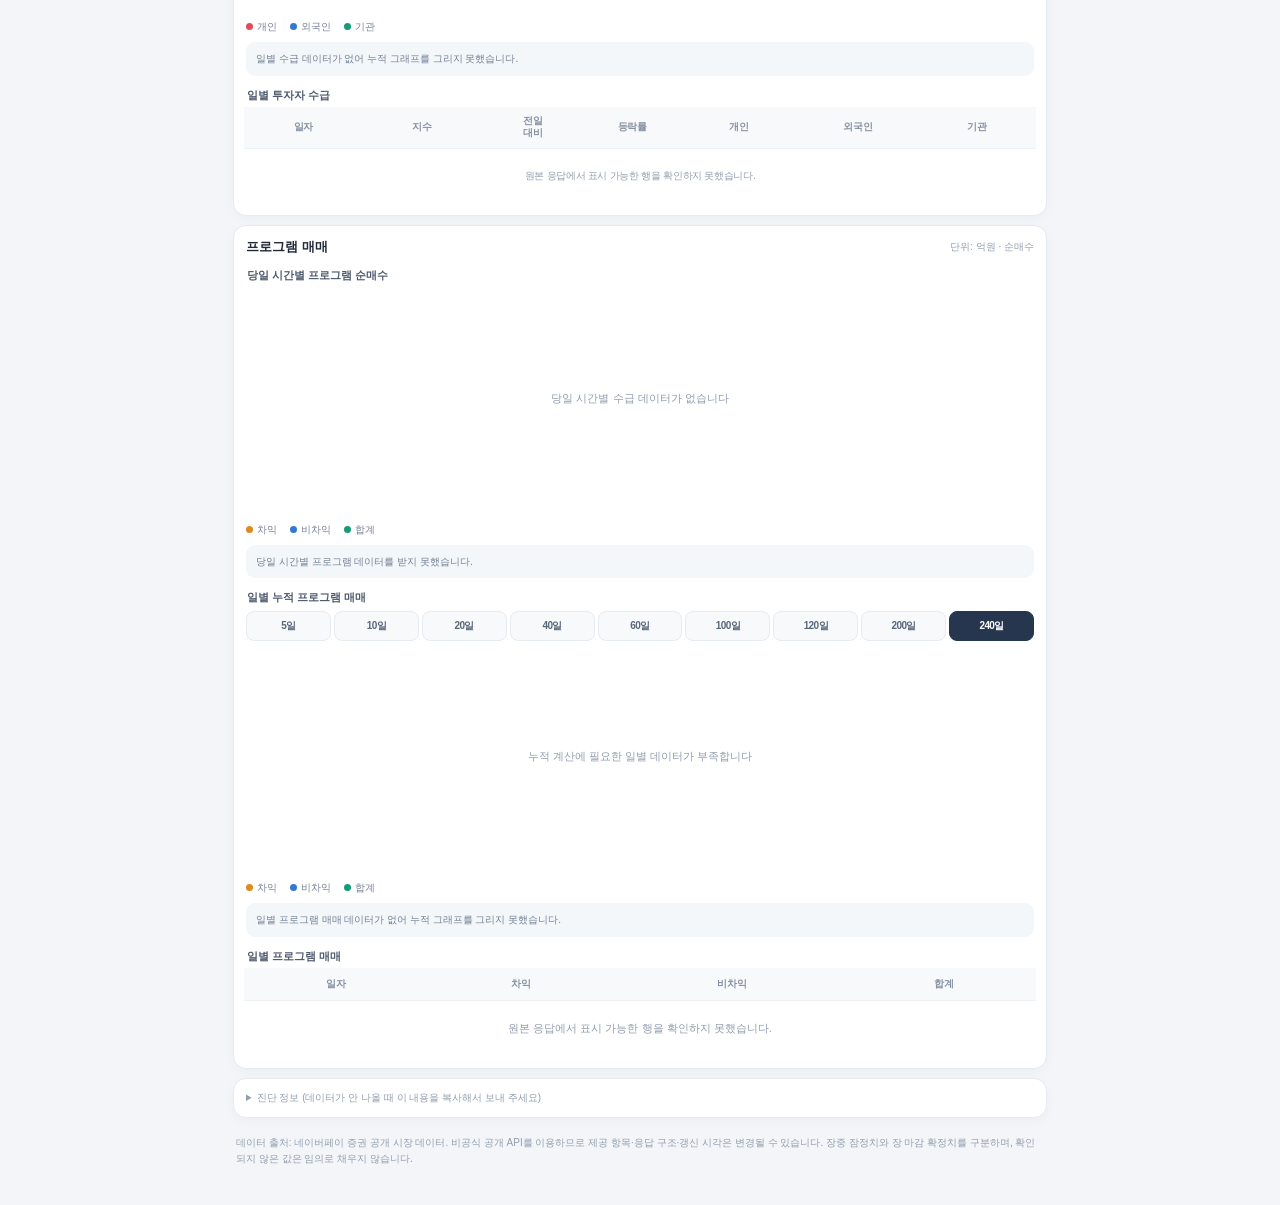
==== commit 9228921a: "Add files via upload" ====
--- a/index.html
+++ b/index.html
@@ -38,7 +38,9 @@
 .cum-tabs.nine{gap:3px}.cum-tabs.nine button{font-size:10px;letter-spacing:-.6px;padding:7px 0}.legend .dash{display:inline-block;width:14px;height:0;border-top:2px dashed #26364f;margin-right:4px;vertical-align:middle;background:none;border-radius:0}
 @media(max-width:380px){table.fit th,table.fit td{font-size:9.5px;letter-spacing:-.4px}}.summary+.summary{margin-top:7px}.loading{opacity:.55;pointer-events:none}
 @media(min-width:700px){.app{padding-left:8px;padding-right:8px}.chart{height:230px}.chart.tall{height:250px}.two{grid-template-columns:1fr 1fr}}
-@media(max-width:380px){main{padding:8px}.summary{gap:5px}.sum{padding:8px 6px}.sum b{font-size:12px}.index-value{font-size:24px}.nav button{padding:8px 11px}}
+@media(max-width:640px){.nav{gap:4px;overflow:visible}.nav button{flex:1 1 auto;min-width:0;padding:9px 3px;font-size:11.5px;letter-spacing:-.4px;text-align:center}}
+@media(max-width:380px){.nav button{font-size:11px;padding:9px 2px}}
+@media(max-width:380px){main{padding:8px}.summary{gap:5px}.sum{padding:8px 6px}.sum b{font-size:12px}.index-value{font-size:24px}.nav button{padding:9px 2px}}
 .index-main .seg{margin-left:auto;align-self:center}.index-main .seg button{padding:5px 11px;font-size:11px}
 .cum-tabs button{white-space:nowrap}
 .cmp-days{display:grid;grid-template-columns:1fr 1fr;gap:8px}.cmp-card{border:1px solid var(--line);border-radius:10px;padding:8px 6px 4px;min-width:0;background:#fff}.cmp-card h4{margin:0 0 4px 3px;font-size:11px;font-weight:800;color:var(--text)}.cmp-card table{font-size:10px;table-layout:auto}.cmp-card th,.cmp-card td{padding:5px 3px}.cmp-card th:first-child,.cmp-card td:first-child{text-align:left;color:#58667b}.cmp-card td{font-weight:700}
@@ -64,7 +66,7 @@
 </head>
 <body>
 <div class="app">
-<header><div class="brand"><i></i><div><b>시장 수급</b><small>MARKET FLOW · KRX</small></div></div><button class="icon-btn" id="refresh" aria-label="새로고침">↻</button></header>
+<header><div class="brand"><i></i><div><b>시장 수급 분석</b><small>MARKET FLOW ANALYSIS</small></div></div><button class="icon-btn" id="refresh" aria-label="새로고침">↻</button></header>
 <main>
 <div class="topline"><span class="sub" id="marketCaption">국내 시장 자금 흐름</span><span class="updated" id="updated">데이터 연결 중</span></div>
 <nav class="nav" id="nav">
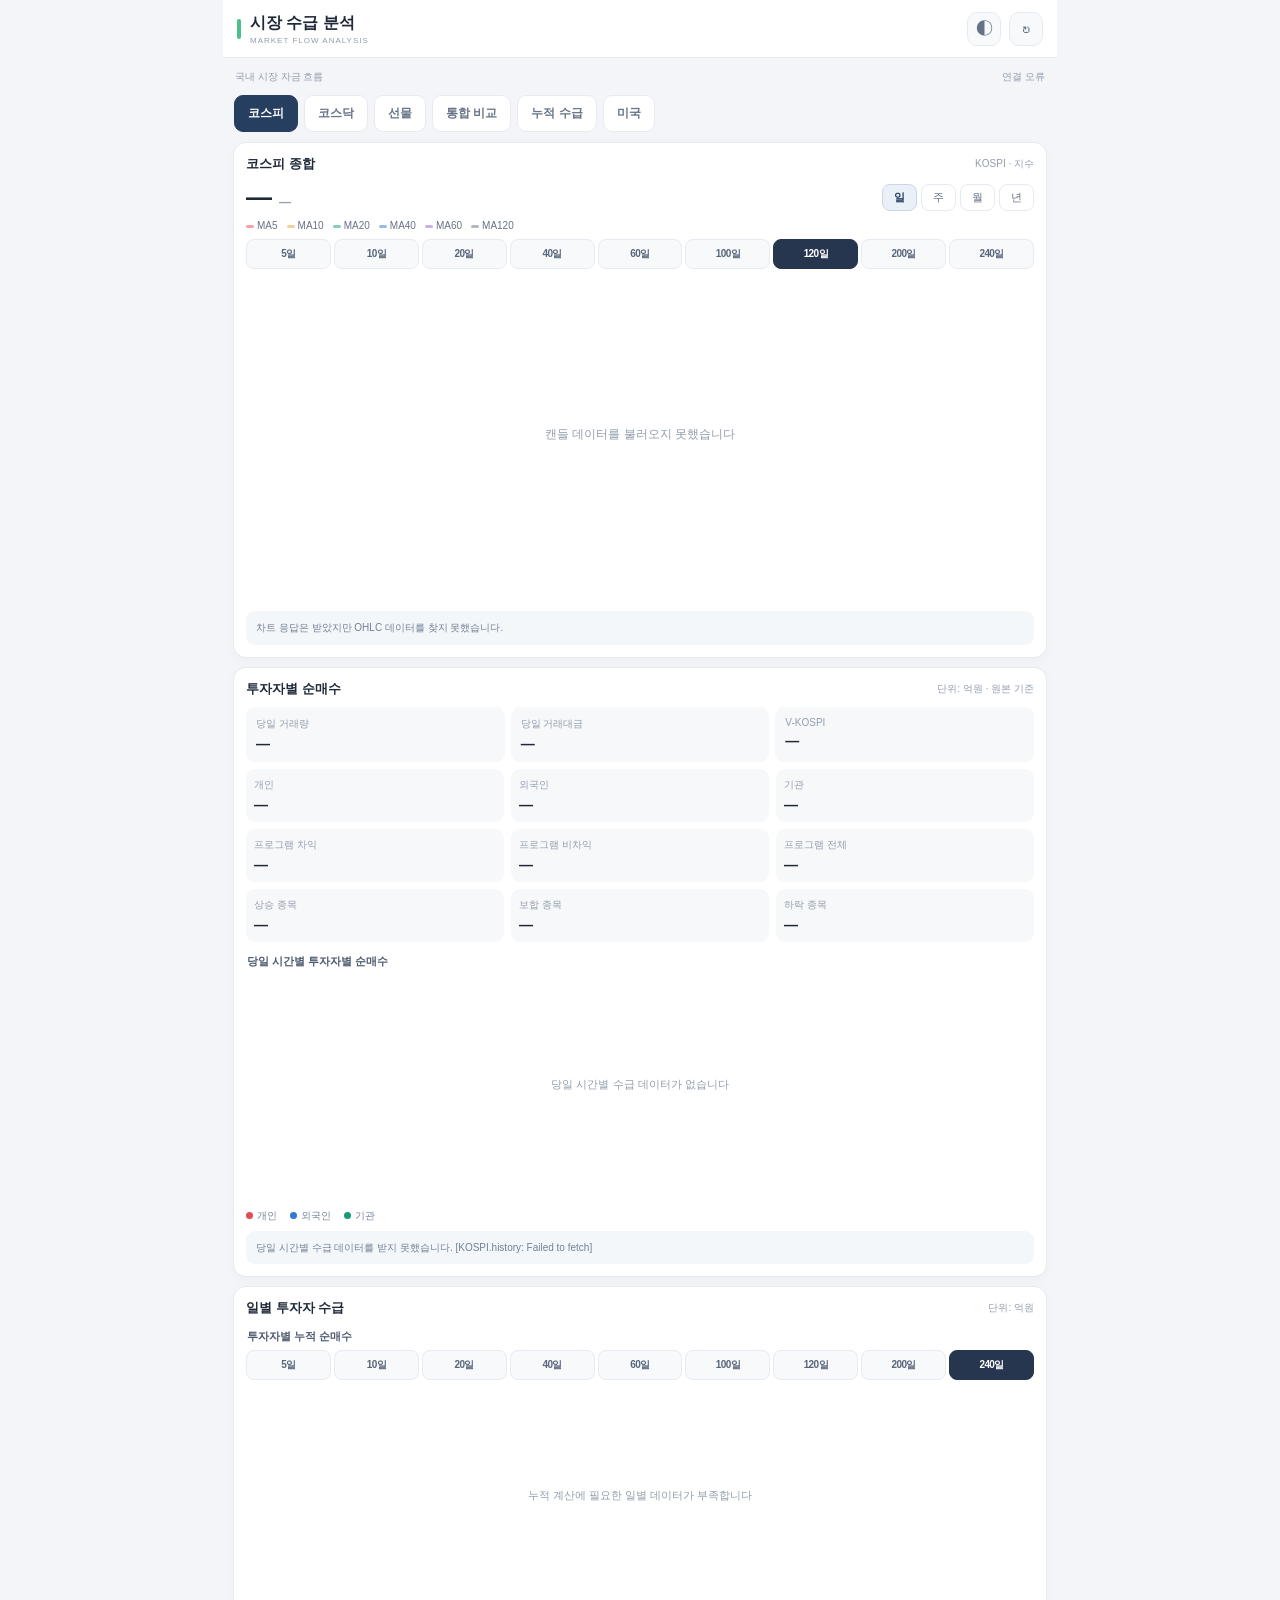
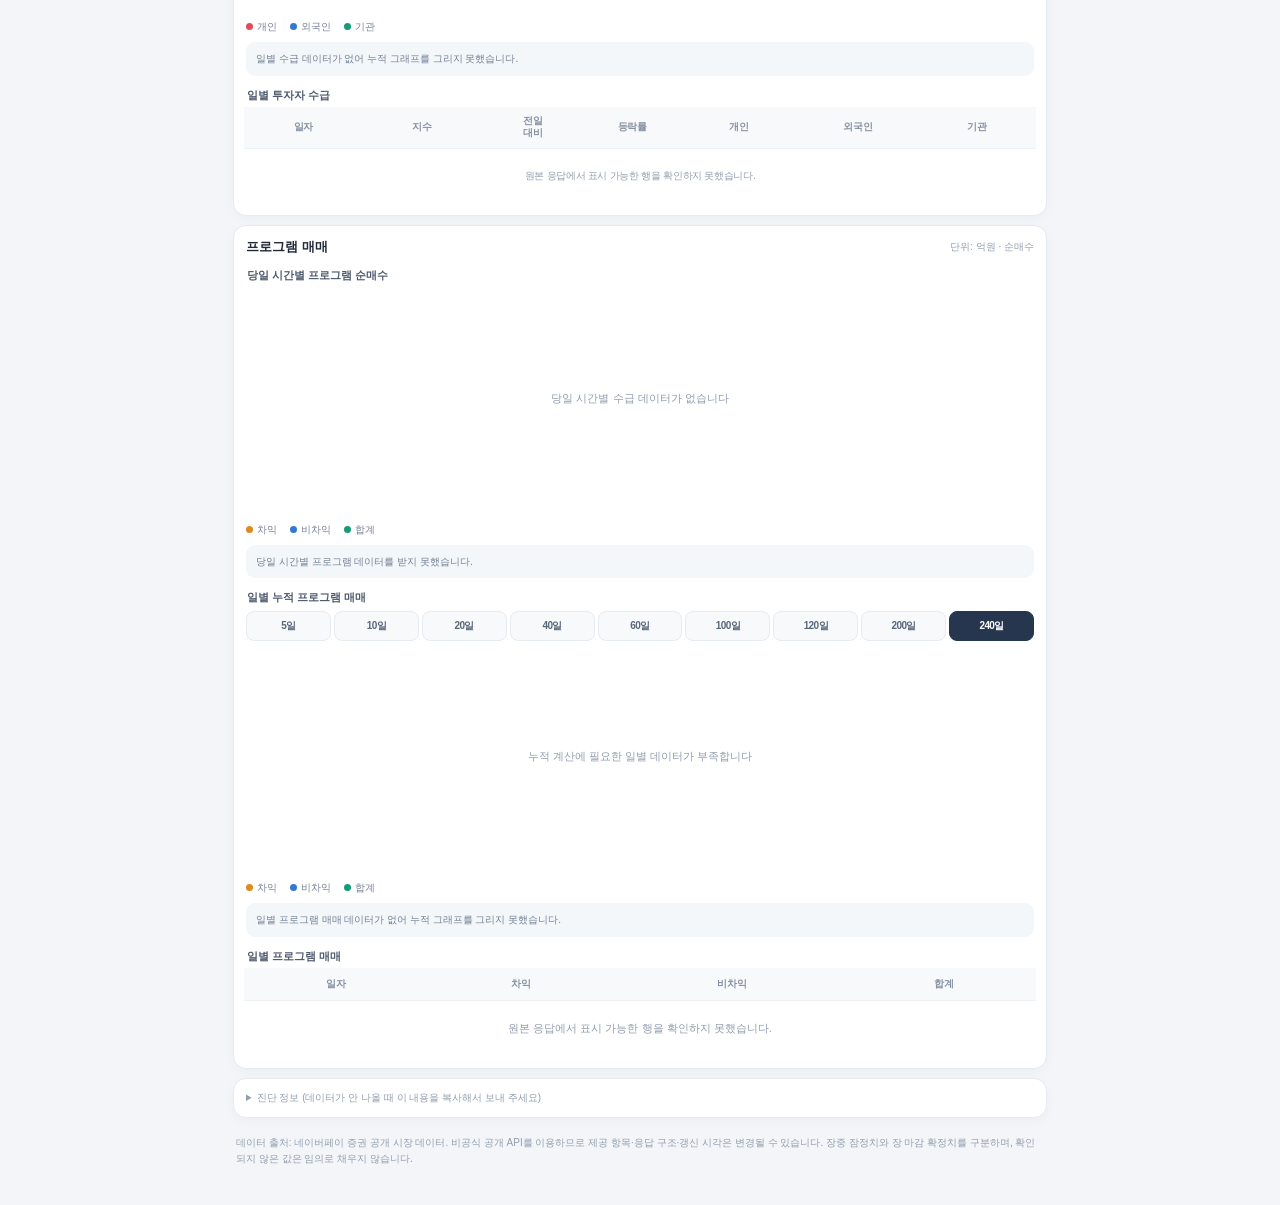
==== commit 377683b2: "Add files via upload" ====
--- a/index.html
+++ b/index.html
@@ -5,7 +5,7 @@
 <meta name="viewport" content="width=device-width,initial-scale=1,viewport-fit=cover">
 <meta name="theme-color" content="#f3f5f9">
 <link rel="apple-touch-icon" href="./Stock_supply.png">
-<title>시장 수급 | MARKET FLOW</title>
+<title>시장 수급 분석 | MARKET FLOW ANALYSIS</title>
 <style>
 :root{--bg:#f3f5f9;--card:#fff;--line:#e6eaf1;--text:#202938;--muted:#929dad;--navy:#263e60;--red:#e34b55;--blue:#3478d4;--green:#159b76}
 *{box-sizing:border-box}body{margin:0;background:var(--bg);color:var(--text);font:13px -apple-system,BlinkMacSystemFont,"Apple SD Gothic Neo",sans-serif}
@@ -62,11 +62,38 @@
 .xh-tip b{font-weight:700}.xh-tip i{display:inline-block;width:7px;height:7px;border-radius:50%;margin-right:4px;vertical-align:middle}.xh-tip em{font-style:normal;font-weight:700}.xh-tip .p{color:var(--red)}.xh-tip .n{color:var(--blue)}.xh-tip .m{color:var(--muted);font-weight:400}
 @media(max-width:600px){.price-chart{height:264px!important}}
 .us-link{text-decoration:none}
+
+.tools{display:flex;gap:8px;align-items:center}
+body.dark{--bg:#151a22;--card:#202733;--line:#303a49;--text:#edf1f6;--muted:#9aa6b8;--navy:#38577f;--red:#f0606e;--blue:#5b9cf0;--green:#2fbf96;color-scheme:dark}
+body.dark header{background:#1c232eed}
+body.dark .icon-btn{background:#2a3342;color:#c3cddb}
+body.dark .nav button,body.dark .seg button,body.dark .market-switch button,body.dark .cmp-card,body.dark .board-card{background:#202733;color:#aebacb}
+body.dark .nav button.active,body.dark .market-switch button.active{background:var(--navy);color:#fff;border-color:var(--navy)}
+body.dark .seg button.active{background:#2f3d54;border-color:#3d4f6c;color:#e1e9f4}
+body.dark .card{box-shadow:none}
+body.dark .sum,body.dark .vol-box{background:#1a212c}
+body.dark a.vol-box:active,body.dark .more-box button:active{background:#2a3342}
+body.dark th,body.dark td{border-bottom-color:#2a3442}
+body.dark th{background:#1a212c;color:#9aa6b8}
+body.dark .note{background:#1a212c;color:#9aa6b8}
+body.dark .note.warn{background:#3a2c1c;color:#e0a766}
+body.dark .note.error{background:#3a1f26;color:#f08a93}
+body.dark .ma-legend,body.dark .legend,body.dark .cmp-card th:first-child,body.dark .cmp-card td:first-child{color:#9aa6b8}
+body.dark .sub-h{color:#b6c3d6}
+body.dark .more-box button,body.dark .cum-tabs button{background:#2a3342;border-color:#3a4658;color:#aebacb}
+body.dark .cum-tabs button.on{background:#3b5278;border-color:#3b5278;color:#fff}
+body.dark .blk{color:var(--text)!important}
+body.dark .legend .dash{border-top-color:#c3cddb}
+body.dark .board th{background:#1a212c;color:#aebacb}
+body.dark .board tbody tr:nth-child(odd){background:#1c2330}
+body.dark .board-card{box-shadow:none}
+body.dark .xh-tip{box-shadow:0 2px 8px rgba(0,0,0,.4)}
+body.dark .debug{color:#7f8b9d}
 </style>
 </head>
 <body>
 <div class="app">
-<header><div class="brand"><i></i><div><b>시장 수급 분석</b><small>MARKET FLOW ANALYSIS</small></div></div><button class="icon-btn" id="refresh" aria-label="새로고침">↻</button></header>
+<header><div class="brand"><i></i><div><b>시장 수급 분석</b><small>MARKET FLOW ANALYSIS</small></div></div><div class="tools"><button class="icon-btn" id="theme" aria-label="테마 전환" title="밝기 전환">◐</button><button class="icon-btn" id="refresh" aria-label="새로고침">↻</button></div></header>
 <main>
 <div class="topline"><span class="sub" id="marketCaption">국내 시장 자금 흐름</span><span class="updated" id="updated">데이터 연결 중</span></div>
 <nav class="nav" id="nav">
@@ -234,6 +261,17 @@
 <div class="footer">데이터 출처: 네이버페이 증권 공개 시장 데이터. 비공식 공개 API를 이용하므로 제공 항목·응답 구조·갱신 시각은 변경될 수 있습니다. 장중 잠정치와 장 마감 확정치를 구분하며, 확인되지 않은 값은 임의로 채우지 않습니다.</div>
 </main></div>
 <script>
+/* ---- 명암(라이트/다크) 테마 ---- */
+function TC(){return document.body.classList.contains('dark')?{text:'#9aa6b8',grid:'#2a3442',grid2:'#252e3b',line:'#303a49',zero:'#4a5668',strong:'#c3cddb'}:{text:'#929dad',grid:'#edf0f4',grid2:'#f1f3f7',line:'#e6eaf0',zero:'#bbc4d0',strong:'#26364f'}}
+function applyTheme(dark,save){
+  document.body.classList.toggle('dark',dark);
+  const meta=document.querySelector('meta[name="theme-color"]');if(meta)meta.setAttribute('content',dark?'#151a22':'#f3f5f9');
+  if(save){try{localStorage.setItem('flow-theme',dark?'dark':'light')}catch(e){}}
+  window.dispatchEvent(new Event('resize'));
+}
+(function(){let v=null;try{v=localStorage.getItem('flow-theme')}catch(e){}if(v==='dark')document.body.classList.add('dark')})();
+document.getElementById('theme').addEventListener('click',()=>applyTheme(!document.body.classList.contains('dark'),true));
+
 'use strict';
 const WORKER='https://supply.mcraft-tiger-574.workers.dev';
 const $=id=>document.getElementById(id);
@@ -341,34 +379,34 @@
 document.addEventListener('pointerdown',e=>{document.querySelectorAll('.chart').forEach(b=>{if(!b.contains(e.target)){const cv=b.querySelector('canvas');if(cv&&cv._xhHide)cv._xhHide()}})},true);
 function drawCandleChart(id,rows,cnt=120,period='day',emptyMsg='캔들 데이터를 불러오지 못했습니다'){
  const c=$(id);if(!c)return;xhReset(c);const w=Math.max(c.clientWidth,300),h=Math.max(c.clientHeight,260),d=devicePixelRatio||1;c.width=w*d;c.height=h*d;const ctx=c.getContext('2d');ctx.setTransform(d,0,0,d,0,0);ctx.clearRect(0,0,w,h);
- const data=rows.slice(-cnt);if(!data.length){ctx.fillStyle='#929dad';ctx.font='12px sans-serif';ctx.textAlign='center';ctx.fillText(emptyMsg,w/2,h/2);return}
+ const data=rows.slice(-cnt);if(!data.length){ctx.fillStyle=TC().text;ctx.font='12px sans-serif';ctx.textAlign='center';ctx.fillText(emptyMsg,w/2,h/2);return}
  const hasOHLC=data.some(x=>x.open!==null&&x.high!==null&&x.low!==null);
- if(!hasOHLC){ctx.fillStyle='#929dad';ctx.font='11px sans-serif';ctx.textAlign='center';ctx.fillText('원본 지수 응답에 시가·고가·저가가 없어 캔들을 표시할 수 없습니다',w/2,h/2);return}
+ if(!hasOHLC){ctx.fillStyle=TC().text;ctx.font='11px sans-serif';ctx.textAlign='center';ctx.fillText('원본 지수 응답에 시가·고가·저가가 없어 캔들을 표시할 수 없습니다',w/2,h/2);return}
  const priceRows=data.filter(x=>x.open!==null&&x.high!==null&&x.low!==null);
  const p={l:8,r:48,t:10,b:15},volH=48,gap=4,priceH=h-p.t-p.b-volH-gap,volTop=p.t+priceH+gap,cw=w-p.l-p.r;
  let lo=Math.min(...priceRows.map(x=>x.low)),hi=Math.max(...priceRows.map(x=>x.high));const pad=(hi-lo)*.06||1;lo-=pad;hi+=pad;
  const maxVol=Math.max(1,...data.map(x=>x.volume||0)),step=cw/data.length,candleW=Math.max(1,Math.min(14,step*.62));
  const y=v=>p.t+(hi-v)/(hi-lo)*priceH;
- ctx.font='9px sans-serif';ctx.textAlign='left';ctx.fillStyle='#929dad';
- for(let i=0;i<4;i++){const v=hi-(hi-lo)*i/3,yy=y(v);ctx.strokeStyle='#edf0f4';ctx.beginPath();ctx.moveTo(p.l,yy);ctx.lineTo(w-p.r,yy);ctx.stroke();ctx.fillText(v.toLocaleString('ko-KR',{maximumFractionDigits:1}),w-p.r+5,yy+3)}
+ ctx.font='9px sans-serif';ctx.textAlign='left';ctx.fillStyle=TC().text;
+ for(let i=0;i<4;i++){const v=hi-(hi-lo)*i/3,yy=y(v);ctx.strokeStyle=TC().grid;ctx.beginPath();ctx.moveTo(p.l,yy);ctx.lineTo(w-p.r,yy);ctx.stroke();ctx.fillText(v.toLocaleString('ko-KR',{maximumFractionDigits:1}),w-p.r+5,yy+3)}
  // 기간 경계선·라벨: 일/주봉=월 단위, 월봉=연 단위, 년봉=연도(겹치면 생략)
  const ymOf=r=>{const m=String(r?.date||'').match(/(\d{4})[-./]?(\d{1,2})?/);return m?{y:m[1],m:String(m[2]||'01').padStart(2,'0')}:null};
  const yearly=period==='month'||period==='year';
  const keyOf=r=>{const t=ymOf(r);return t?(yearly?t.y:t.y+'-'+t.m):''};
  const months=[];data.forEach((r,i)=>{const key=keyOf(r);if(!key)return;let last=months[months.length-1];if(!last||last.key!==key){if(last)last.end=i-1;months.push({key,label:yearly?key:key.slice(-2)+'.',start:i,end:data.length-1})}});
  let lastEnd=-1e9;ctx.font='9px sans-serif';ctx.textAlign='left';
- months.forEach((m,i)=>{const x=p.l+step*m.start,labelX=x+2,tw=ctx.measureText(m.label).width,showLab=labelX>=lastEnd;if(i>0&&(period!=='year'||showLab)){ctx.strokeStyle='#e2e7ee';ctx.lineWidth=1;ctx.beginPath();ctx.moveTo(x,p.t);ctx.lineTo(x,volTop+volH);ctx.stroke()}if(showLab){ctx.fillStyle='#929dad';ctx.fillText(m.label,labelX,h-3);lastEnd=labelX+tw+6}});
+ months.forEach((m,i)=>{const x=p.l+step*m.start,labelX=x+2,tw=ctx.measureText(m.label).width,showLab=labelX>=lastEnd;if(i>0&&(period!=='year'||showLab)){ctx.strokeStyle=TC().line;ctx.lineWidth=1;ctx.beginPath();ctx.moveTo(x,p.t);ctx.lineTo(x,volTop+volH);ctx.stroke()}if(showLab){ctx.fillStyle=TC().text;ctx.fillText(m.label,labelX,h-3);lastEnd=labelX+tw+6}});
  const allMA=[5,10,20,40,60,120].map(n=>({n,values:movingAverage(rows,n).slice(-cnt)}));
  ctx.globalAlpha=.38;for(const ma of allMA){ctx.strokeStyle=MA_COLORS[ma.n];ctx.lineWidth=1;ctx.beginPath();let started=false;ma.values.slice(-cnt).forEach((v,i)=>{if(v===null)return;const x=p.l+step*(i+.5),yy=y(v);if(!started){ctx.moveTo(x,yy);started=true}else ctx.lineTo(x,yy)});if(started)ctx.stroke()}ctx.globalAlpha=1;
  data.forEach((r,i)=>{if(r.open===null||r.high===null||r.low===null)return;const x=p.l+step*(i+.5),up=r.close>=r.open,col=up?'#e34b55':'#3478d4';ctx.strokeStyle=col;ctx.fillStyle=col;ctx.lineWidth=1;ctx.beginPath();ctx.moveTo(x,y(r.high));ctx.lineTo(x,y(r.low));ctx.stroke();const top=y(Math.max(r.open,r.close)),bottom=y(Math.min(r.open,r.close));ctx.fillRect(x-candleW/2,top,candleW,Math.max(1,bottom-top));if(r.volume!==null){const vh=(r.volume/maxVol)*(volH-5);ctx.globalAlpha=.55;ctx.fillRect(x-candleW/2,volTop+volH-vh,candleW,vh);ctx.globalAlpha=1}});
- ctx.strokeStyle='#e6eaf1';ctx.beginPath();ctx.moveTo(p.l,volTop);ctx.lineTo(w-p.r,volTop);ctx.stroke();ctx.fillStyle='#929dad';ctx.textAlign='left';ctx.fillText('거래량',p.l,volTop+10);
+ ctx.strokeStyle=TC().line;ctx.beginPath();ctx.moveTo(p.l,volTop);ctx.lineTo(w-p.r,volTop);ctx.stroke();ctx.fillStyle=TC().text;ctx.textAlign='left';ctx.fillText('거래량',p.l,volTop+10);
  {const off=rows.length-data.length,f=v=>Number.isFinite(v)?v.toLocaleString('ko-KR',{maximumFractionDigits:2}):'—';
   xhSet(c,px=>{const i=Math.max(0,Math.min(data.length-1,Math.floor((px-p.l)/step))),r=data[i],pr=rows[off+i-1];
    const chg=pr&&Number.isFinite(pr.close)&&Number.isFinite(r.close)?r.close-pr.close:null,rt=chg!==null&&pr.close?chg/pr.close*100:null;
    return{x:p.l+step*(i+.5),top:p.t,h:volTop+volH-p.t,html:`<b>${xhDate(r.date)}</b><div>시 ${f(r.open)} · 고 ${f(r.high)}</div><div>저 ${f(r.low)} · 종 <b>${f(r.close)}</b></div>${chg!==null?`<div class="${chg>0?'p':chg<0?'n':''}">${chg>0?'+':''}${f(chg)} (${rt>0?'+':''}${rt.toFixed(2)}%)</div>`:''}${r.volume!==null&&r.volume!==undefined?`<div>거래량 ${fmtVol(r.volume)}</div>`:''}`}})}
 }
 function setTable(id,rows,cols){const el=$(id);if(!el)return;if(!rows.length){el.innerHTML=`<tr><td colspan="${cols}" class="empty">원본 응답에서 표시 가능한 행을 확인하지 못했습니다.</td></tr>`;return}el.innerHTML=rows.map(r=>'<tr>'+r.map((v,i)=>`<td class="${typeof v==='number'?(v>0?'red':v<0?'blue':'muted'):''}">${v===null?'—':v}</td>`).join('')+'</tr>').join('')}
-function draw(id,series,zero=false){const c=$(id);if(!c)return;xhReset(c);const w=Math.max(c.clientWidth,280),h=Math.max(c.clientHeight,150),d=devicePixelRatio||1;c.width=w*d;c.height=h*d;const ctx=c.getContext('2d');ctx.scale(d,d);ctx.clearRect(0,0,w,h);const vals=series.flatMap(s=>s.values||[]).filter(Number.isFinite);if(!vals.length){ctx.fillStyle='#929dad';ctx.font='11px sans-serif';ctx.textAlign='center';ctx.fillText('표시할 시계열 데이터가 없습니다',w/2,h/2);return}let lo=Math.min(...vals),hi=Math.max(...vals);if(zero){lo=Math.min(lo,0);hi=Math.max(hi,0)}if(lo===hi){lo-=1;hi+=1}const p={l:43,r:8,t:10,b:19},cw=w-p.l-p.r,ch=h-p.t-p.b;ctx.font='9px sans-serif';for(let i=0;i<4;i++){const y=p.t+ch*i/3;ctx.strokeStyle='#edf0f4';ctx.beginPath();ctx.moveTo(p.l,y);ctx.lineTo(w-p.r,y);ctx.stroke();ctx.fillStyle='#929dad';ctx.textAlign='right';ctx.fillText(fmt(hi-(hi-lo)*i/3,0),p.l-5,y+3)}if(zero&&lo<0&&hi>0){const y=p.t+ch*hi/(hi-lo);ctx.strokeStyle='#bbc4d0';ctx.setLineDash([3,3]);ctx.beginPath();ctx.moveTo(p.l,y);ctx.lineTo(w-p.r,y);ctx.stroke();ctx.setLineDash([])}for(const s of series){if(!s.values?.length)continue;ctx.strokeStyle=s.color;ctx.lineWidth=2;ctx.lineJoin='round';ctx.beginPath();s.values.forEach((v,i)=>{const x=p.l+cw*(s.values.length===1?0:i/(s.values.length-1)),y=p.t+ch*(hi-v)/(hi-lo);i?ctx.lineTo(x,y):ctx.moveTo(x,y)});ctx.stroke()}
+function draw(id,series,zero=false){const c=$(id);if(!c)return;xhReset(c);const w=Math.max(c.clientWidth,280),h=Math.max(c.clientHeight,150),d=devicePixelRatio||1;c.width=w*d;c.height=h*d;const ctx=c.getContext('2d');ctx.scale(d,d);ctx.clearRect(0,0,w,h);const vals=series.flatMap(s=>s.values||[]).filter(Number.isFinite);if(!vals.length){ctx.fillStyle=TC().text;ctx.font='11px sans-serif';ctx.textAlign='center';ctx.fillText('표시할 시계열 데이터가 없습니다',w/2,h/2);return}let lo=Math.min(...vals),hi=Math.max(...vals);if(zero){lo=Math.min(lo,0);hi=Math.max(hi,0)}if(lo===hi){lo-=1;hi+=1}const p={l:43,r:8,t:10,b:19},cw=w-p.l-p.r,ch=h-p.t-p.b;ctx.font='9px sans-serif';for(let i=0;i<4;i++){const y=p.t+ch*i/3;ctx.strokeStyle=TC().grid;ctx.beginPath();ctx.moveTo(p.l,y);ctx.lineTo(w-p.r,y);ctx.stroke();ctx.fillStyle=TC().text;ctx.textAlign='right';ctx.fillText(fmt(hi-(hi-lo)*i/3,0),p.l-5,y+3)}if(zero&&lo<0&&hi>0){const y=p.t+ch*hi/(hi-lo);ctx.strokeStyle=TC().zero;ctx.setLineDash([3,3]);ctx.beginPath();ctx.moveTo(p.l,y);ctx.lineTo(w-p.r,y);ctx.stroke();ctx.setLineDash([])}for(const s of series){if(!s.values?.length)continue;ctx.strokeStyle=s.color;ctx.lineWidth=2;ctx.lineJoin='round';ctx.beginPath();s.values.forEach((v,i)=>{const x=p.l+cw*(s.values.length===1?0:i/(s.values.length-1)),y=p.t+ch*(hi-v)/(hi-lo);i?ctx.lineTo(x,y):ctx.moveTo(x,y)});ctx.stroke()}
 const base=series.reduce((a,s)=>(s.values?.length||0)>(a?.values?.length||0)?s:a,null);
 xhSet(c,px=>{const n0=base?.values?.length||0;if(!n0)return null;const fr=Math.max(0,Math.min(1,(px-p.l)/cw)),i0=n0===1?0:Math.round(fr*(n0-1));
  const dt=base.dates?.[i0]??'';
@@ -425,15 +463,15 @@
 function drawIntraday(id,rows,types=['individual','foreign','institution']){
  const c=$(id);if(!c)return;xhReset(c);const w=Math.max(c.clientWidth,280),h=Math.max(c.clientHeight,170),d=devicePixelRatio||1;c.width=w*d;c.height=h*d;const ctx=c.getContext('2d');ctx.setTransform(d,0,0,d,0,0);ctx.clearRect(0,0,w,h);
  const vals=rows.flatMap(r=>types.map(t=>r[t])).filter(Number.isFinite);
- if(!vals.length){ctx.fillStyle='#929dad';ctx.font='11px sans-serif';ctx.textAlign='center';ctx.fillText('당일 시간별 수급 데이터가 없습니다',w/2,h/2);return}
+ if(!vals.length){ctx.fillStyle=TC().text;ctx.font='11px sans-serif';ctx.textAlign='center';ctx.fillText('당일 시간별 수급 데이터가 없습니다',w/2,h/2);return}
  let lo=Math.min(0,...vals),hi=Math.max(0,...vals);if(lo===hi){lo-=1;hi+=1}const padV=(hi-lo)*.05;lo-=padV;hi+=padV;
  const mins=t=>Number(t.slice(0,2))*60+Number(t.slice(2,4));
  let x0=540,x1=930;const tm=rows.map(r=>mins(r.time));x0=Math.min(x0,...tm);x1=Math.max(x1,...tm);
  const p={l:46,r:8,t:10,b:20},cw=w-p.l-p.r,ch=h-p.t-p.b,X=m=>p.l+cw*(m-x0)/(x1-x0),Y=v=>p.t+ch*(hi-v)/(hi-lo);
  ctx.font='9px sans-serif';ctx.lineWidth=1;
- for(let i=0;i<4;i++){const v=hi-(hi-lo)*i/3,y=Y(v);ctx.strokeStyle='#edf0f4';ctx.beginPath();ctx.moveTo(p.l,y);ctx.lineTo(w-p.r,y);ctx.stroke();ctx.fillStyle='#929dad';ctx.textAlign='right';ctx.fillText(fmt(v,0),p.l-5,y+3)}
- ctx.textAlign='center';for(let hr=Math.ceil(x0/60);hr*60<=x1;hr++){const x=X(hr*60);ctx.strokeStyle='#f1f3f7';ctx.beginPath();ctx.moveTo(x,p.t);ctx.lineTo(x,p.t+ch);ctx.stroke();ctx.fillStyle='#929dad';ctx.fillText(String(hr).padStart(2,'0')+':00',x,h-5)}
- const zy=Y(0);ctx.strokeStyle='#bbc4d0';ctx.setLineDash([3,3]);ctx.beginPath();ctx.moveTo(p.l,zy);ctx.lineTo(w-p.r,zy);ctx.stroke();ctx.setLineDash([]);
+ for(let i=0;i<4;i++){const v=hi-(hi-lo)*i/3,y=Y(v);ctx.strokeStyle=TC().grid;ctx.beginPath();ctx.moveTo(p.l,y);ctx.lineTo(w-p.r,y);ctx.stroke();ctx.fillStyle=TC().text;ctx.textAlign='right';ctx.fillText(fmt(v,0),p.l-5,y+3)}
+ ctx.textAlign='center';for(let hr=Math.ceil(x0/60);hr*60<=x1;hr++){const x=X(hr*60);ctx.strokeStyle=TC().grid2;ctx.beginPath();ctx.moveTo(x,p.t);ctx.lineTo(x,p.t+ch);ctx.stroke();ctx.fillStyle=TC().text;ctx.fillText(String(hr).padStart(2,'0')+':00',x,h-5)}
+ const zy=Y(0);ctx.strokeStyle=TC().zero;ctx.setLineDash([3,3]);ctx.beginPath();ctx.moveTo(p.l,zy);ctx.lineTo(w-p.r,zy);ctx.stroke();ctx.setLineDash([]);
  for(const t of types){ctx.strokeStyle=COLORS[t];ctx.lineWidth=2;ctx.lineJoin='round';ctx.beginPath();let st=false;rows.forEach(r=>{if(!Number.isFinite(r[t]))return;const x=X(mins(r.time)),y=Y(r[t]);if(!st){ctx.moveTo(x,y);st=true}else ctx.lineTo(x,y)});ctx.stroke()}
  xhSet(c,px=>{if(!rows.length)return null;const m=x0+(px-p.l)/cw*(x1-x0);let r=rows[0],bd=1e9;rows.forEach(q=>{const dd=Math.abs(mins(q.time)-m);if(dd<bd){bd=dd;r=q}});
   return{x:X(mins(r.time)),top:p.t,h:ch,html:`<b>${xhDT(r)}</b>${types.map(t=>xhRow(COLORS[t],xhNames[t]||t,r[t])).join('')}`}});
@@ -548,17 +586,17 @@
 function cumulativeRows(all,n=120){const win=all.slice(0,n).reverse();const cum={individual:0,foreign:0,institution:0};return win.map(r=>{for(const t of ['individual','foreign','institution'])cum[t]+=(Number.isFinite(r[t])?r[t]:0);return {date:r.date,cum:{...cum}}})}
 function drawCum(id,rows,types=['individual','foreign','institution'],colors=COLORS,yf=fmtCum){
  const c=$(id);if(!c)return;xhReset(c);const w=Math.max(c.clientWidth,280),h=Math.max(c.clientHeight,190),d=devicePixelRatio||1;c.width=w*d;c.height=h*d;const ctx=c.getContext('2d');ctx.setTransform(d,0,0,d,0,0);ctx.clearRect(0,0,w,h);
- if(rows.length<2){ctx.fillStyle='#929dad';ctx.font='11px sans-serif';ctx.textAlign='center';ctx.fillText('누적 계산에 필요한 일별 데이터가 부족합니다',w/2,h/2);return}
+ if(rows.length<2){ctx.fillStyle=TC().text;ctx.font='11px sans-serif';ctx.textAlign='center';ctx.fillText('누적 계산에 필요한 일별 데이터가 부족합니다',w/2,h/2);return}
  const vals=rows.flatMap(r=>types.map(t=>r.cum[t]));
  let lo=Math.min(0,...vals),hi=Math.max(0,...vals);if(lo===hi){lo-=1;hi+=1}const pv=(hi-lo)*.06;lo-=pv;hi+=pv;
  const p={l:50,r:10,t:10,b:20},cw=w-p.l-p.r,ch=h-p.t-p.b,X=i=>p.l+cw*i/(rows.length-1),Y=v=>p.t+ch*(hi-v)/(hi-lo);
  ctx.font='9px sans-serif';ctx.lineWidth=1;
- for(let i=0;i<5;i++){const v=hi-(hi-lo)*i/4,y=Y(v);ctx.strokeStyle='#edf0f4';ctx.beginPath();ctx.moveTo(p.l,y);ctx.lineTo(w-p.r,y);ctx.stroke();ctx.fillStyle='#929dad';ctx.textAlign='right';ctx.fillText(yf(v),p.l-5,y+3)}
+ for(let i=0;i<5;i++){const v=hi-(hi-lo)*i/4,y=Y(v);ctx.strokeStyle=TC().grid;ctx.beginPath();ctx.moveTo(p.l,y);ctx.lineTo(w-p.r,y);ctx.stroke();ctx.fillStyle=TC().text;ctx.textAlign='right';ctx.fillText(yf(v),p.l-5,y+3)}
  // 월 경계: 세로선 + 아래에 '00.' 형식 월 숫자
  const mo=r=>String(r.date).slice(4,6);const bounds=[0];for(let i=1;i<rows.length;i++)if(mo(rows[i])!==mo(rows[i-1]))bounds.push(i);
- bounds.forEach((i,n)=>{const x=X(i);ctx.strokeStyle='#e6eaf0';ctx.beginPath();ctx.moveTo(x,p.t);ctx.lineTo(x,p.t+ch);ctx.stroke();
-  const next=n+1<bounds.length?X(bounds[n+1]):w;if(n===0&&next-x<20)return;ctx.fillStyle='#929dad';ctx.textAlign='left';ctx.fillText(mo(rows[i])+'.',x+2,h-5)});
- const zy=Y(0);ctx.strokeStyle='#bbc4d0';ctx.setLineDash([3,3]);ctx.beginPath();ctx.moveTo(p.l,zy);ctx.lineTo(w-p.r,zy);ctx.stroke();ctx.setLineDash([]);
+ bounds.forEach((i,n)=>{const x=X(i);ctx.strokeStyle=TC().line;ctx.beginPath();ctx.moveTo(x,p.t);ctx.lineTo(x,p.t+ch);ctx.stroke();
+  const next=n+1<bounds.length?X(bounds[n+1]):w;if(n===0&&next-x<20)return;ctx.fillStyle=TC().text;ctx.textAlign='left';ctx.fillText(mo(rows[i])+'.',x+2,h-5)});
+ const zy=Y(0);ctx.strokeStyle=TC().zero;ctx.setLineDash([3,3]);ctx.beginPath();ctx.moveTo(p.l,zy);ctx.lineTo(w-p.r,zy);ctx.stroke();ctx.setLineDash([]);
  for(const t of types){ctx.strokeStyle=colors[t];ctx.lineWidth=2;ctx.lineJoin='round';ctx.beginPath();rows.forEach((r,i)=>{const x=X(i),y=Y(r.cum[t]);i?ctx.lineTo(x,y):ctx.moveTo(x,y)});ctx.stroke()}
  xhSet(c,px=>{const n=rows.length,i=Math.max(0,Math.min(n-1,Math.round((px-p.l)/cw*(n-1)))),r=rows[i];
   return{x:X(i),top:p.t,h:ch,html:`<b>${xhDate(r.date)}</b> <span class="m">누적</span>${types.map(t=>xhRow(colors[t],xhNames[t]||t,r.cum[t])).join('')}`}});
@@ -673,35 +711,35 @@
 function drawBars(id,rows,types=['individual','foreign','institution']){
  const c=$(id);if(!c)return;xhReset(c);const w=Math.max(c.clientWidth,280),h=Math.max(c.clientHeight,190),d=devicePixelRatio||1;c.width=w*d;c.height=h*d;const ctx=c.getContext('2d');ctx.setTransform(d,0,0,d,0,0);ctx.clearRect(0,0,w,h);
  const vals=rows.flatMap(r=>types.map(t=>r[t])).filter(Number.isFinite);
- if(!vals.length){ctx.fillStyle='#929dad';ctx.font='11px sans-serif';ctx.textAlign='center';ctx.fillText('표시할 선물 일별 수급 데이터가 없습니다',w/2,h/2);return}
+ if(!vals.length){ctx.fillStyle=TC().text;ctx.font='11px sans-serif';ctx.textAlign='center';ctx.fillText('표시할 선물 일별 수급 데이터가 없습니다',w/2,h/2);return}
  let lo=Math.min(0,...vals),hi=Math.max(0,...vals);if(lo===hi){lo-=1;hi+=1}const pv=(hi-lo)*.06;if(lo<0)lo-=pv;if(hi>0)hi+=pv;
  const p={l:50,r:10,t:10,b:20},cw=w-p.l-p.r,ch=h-p.t-p.b,step=cw/rows.length,gw=step*.82,bw=Math.min(34,Math.max(1,gw/types.length)),gwE=bw*types.length,Y=v=>p.t+ch*(hi-v)/(hi-lo);
  ctx.font='9px sans-serif';ctx.lineWidth=1;
- for(let i=0;i<5;i++){const v=hi-(hi-lo)*i/4,y=Y(v);ctx.strokeStyle='#edf0f4';ctx.beginPath();ctx.moveTo(p.l,y);ctx.lineTo(w-p.r,y);ctx.stroke();ctx.fillStyle='#929dad';ctx.textAlign='right';ctx.fillText(fmt(v),p.l-5,y+3)}
+ for(let i=0;i<5;i++){const v=hi-(hi-lo)*i/4,y=Y(v);ctx.strokeStyle=TC().grid;ctx.beginPath();ctx.moveTo(p.l,y);ctx.lineTo(w-p.r,y);ctx.stroke();ctx.fillStyle=TC().text;ctx.textAlign='right';ctx.fillText(fmt(v),p.l-5,y+3)}
  const y0=Y(0);
- if(step>=3){ctx.strokeStyle='#e9edf3';ctx.lineWidth=1;for(let i=0;i<=rows.length;i++){const x=Math.round(p.l+step*i)+.5;ctx.beginPath();ctx.moveTo(x,p.t);ctx.lineTo(x,p.t+ch);ctx.stroke()}}
+ if(step>=3){ctx.strokeStyle=TC().line;ctx.lineWidth=1;for(let i=0;i<=rows.length;i++){const x=Math.round(p.l+step*i)+.5;ctx.beginPath();ctx.moveTo(x,p.t);ctx.lineTo(x,p.t+ch);ctx.stroke()}}
  rows.forEach((r,i)=>types.forEach((t,j)=>{const v=r[t];if(!Number.isFinite(v))return;const x=p.l+step*i+(step-gwE)/2+bw*j,y=Y(v);ctx.fillStyle=COLORS[t];ctx.fillRect(x,Math.min(y,y0),Math.max(1,bw-(bw>3?.6:0)),Math.max(1,Math.abs(y-y0)))}));
- ctx.strokeStyle='#bbc4d0';ctx.beginPath();ctx.moveTo(p.l,y0);ctx.lineTo(w-p.r,y0);ctx.stroke();
- ctx.fillStyle='#929dad';ctx.textAlign='center';
+ ctx.strokeStyle=TC().zero;ctx.beginPath();ctx.moveTo(p.l,y0);ctx.lineTo(w-p.r,y0);ctx.stroke();
+ ctx.fillStyle=TC().text;ctx.textAlign='center';
  if(rows.length<=60){const every=Math.max(1,Math.ceil(rows.length/Math.max(1,Math.floor(cw/34))));rows.forEach((r,i)=>{if((rows.length-1-i)%every===0)ctx.fillText(String(r.date).slice(4,6)+'.'+String(r.date).slice(6,8),p.l+step*(i+.5),h-5)})}
- else{const mo=r=>String(r.date).slice(4,6);ctx.textAlign='left';for(let i=0;i<rows.length;i++){if(i===0||mo(rows[i])!==mo(rows[i-1])){const x=p.l+step*i;if(i>0){ctx.strokeStyle='#e6eaf0';ctx.beginPath();ctx.moveTo(x,p.t);ctx.lineTo(x,p.t+ch);ctx.stroke()}if(i===0&&rows.length>1&&mo(rows[1])!==mo(rows[0]))continue;ctx.fillStyle='#929dad';ctx.fillText(mo(rows[i])+'.',x+2,h-5)}}}
+ else{const mo=r=>String(r.date).slice(4,6);ctx.textAlign='left';for(let i=0;i<rows.length;i++){if(i===0||mo(rows[i])!==mo(rows[i-1])){const x=p.l+step*i;if(i>0){ctx.strokeStyle=TC().line;ctx.beginPath();ctx.moveTo(x,p.t);ctx.lineTo(x,p.t+ch);ctx.stroke()}if(i===0&&rows.length>1&&mo(rows[1])!==mo(rows[0]))continue;ctx.fillStyle=TC().text;ctx.fillText(mo(rows[i])+'.',x+2,h-5)}}}
  xhSet(c,px=>{if(!rows.length)return null;const i=Math.max(0,Math.min(rows.length-1,Math.floor((px-p.l)/step))),r=rows[i];
   return{x:p.l+step*(i+.5),top:p.t,h:ch,html:`<b>${xhDT(r)}</b>${types.map(t=>xhRow(COLORS[t],xhNames[t]||t,r[t])).join('')}`}});
 }
 function drawIntradayDual(id,rows,idx,types=['individual','foreign','institution']){
  const c=$(id);if(!c)return;xhReset(c);const w=Math.max(c.clientWidth,280),h=Math.max(c.clientHeight,190),d=devicePixelRatio||1;c.width=w*d;c.height=h*d;const ctx=c.getContext('2d');ctx.setTransform(d,0,0,d,0,0);ctx.clearRect(0,0,w,h);
  const vals=rows.flatMap(r=>types.map(t=>r[t])).filter(Number.isFinite);
- if(!vals.length){ctx.fillStyle='#929dad';ctx.font='11px sans-serif';ctx.textAlign='center';ctx.fillText('당일 시간별 선물 수급 데이터가 없습니다',w/2,h/2);return}
+ if(!vals.length){ctx.fillStyle=TC().text;ctx.font='11px sans-serif';ctx.textAlign='center';ctx.fillText('당일 시간별 선물 수급 데이터가 없습니다',w/2,h/2);return}
  let lo=Math.min(0,...vals),hi=Math.max(0,...vals);if(lo===hi){lo-=1;hi+=1}const pv=(hi-lo)*.05;lo-=pv;hi+=pv;
  const iv=idx.map(r=>r.close).filter(Number.isFinite);let il=0,ih=1;if(iv.length){il=Math.min(...iv);ih=Math.max(...iv);if(il===ih){il-=1;ih+=1}const pi=(ih-il)*.1;il-=pi;ih+=pi}
  const mins=t=>Number(t.slice(0,2))*60+Number(t.slice(2,4));
  const tm=[...rows.map(r=>mins(r.time)),...idx.map(r=>mins(r.time))];let x0=Math.min(525,...tm),x1=Math.max(945,...tm);
  const p={l:46,r:iv.length?46:8,t:10,b:20},cw=w-p.l-p.r,ch=h-p.t-p.b,X=m=>p.l+cw*(m-x0)/(x1-x0),Y=v=>p.t+ch*(hi-v)/(hi-lo),Y2=v=>p.t+ch*(ih-v)/(ih-il);
  ctx.font='9px sans-serif';ctx.lineWidth=1;
- for(let i=0;i<4;i++){const v=hi-(hi-lo)*i/3,y=Y(v);ctx.strokeStyle='#edf0f4';ctx.beginPath();ctx.moveTo(p.l,y);ctx.lineTo(w-p.r,y);ctx.stroke();ctx.fillStyle='#929dad';ctx.textAlign='right';ctx.fillText(fmt(v,0),p.l-5,y+3);if(iv.length){ctx.textAlign='left';ctx.fillStyle='#26364f';ctx.fillText(fmt(ih-(ih-il)*i/3,2),w-p.r+4,y+3)}}
- ctx.textAlign='center';for(let hr=Math.ceil(x0/60);hr*60<=x1;hr++){const x=X(hr*60);ctx.strokeStyle='#f1f3f7';ctx.beginPath();ctx.moveTo(x,p.t);ctx.lineTo(x,p.t+ch);ctx.stroke();ctx.fillStyle='#929dad';ctx.fillText(String(hr).padStart(2,'0')+':00',x,h-5)}
- const zy=Y(0);ctx.strokeStyle='#bbc4d0';ctx.setLineDash([3,3]);ctx.beginPath();ctx.moveTo(p.l,zy);ctx.lineTo(w-p.r,zy);ctx.stroke();ctx.setLineDash([]);
- if(iv.length){ctx.strokeStyle='#26364f';ctx.lineWidth=1.5;ctx.setLineDash([4,2]);ctx.lineJoin='round';ctx.beginPath();let st=false;idx.forEach(r=>{if(!Number.isFinite(r.close))return;const x=X(mins(r.time)),y=Y2(r.close);if(!st){ctx.moveTo(x,y);st=true}else ctx.lineTo(x,y)});ctx.stroke();ctx.setLineDash([])}
+ for(let i=0;i<4;i++){const v=hi-(hi-lo)*i/3,y=Y(v);ctx.strokeStyle=TC().grid;ctx.beginPath();ctx.moveTo(p.l,y);ctx.lineTo(w-p.r,y);ctx.stroke();ctx.fillStyle=TC().text;ctx.textAlign='right';ctx.fillText(fmt(v,0),p.l-5,y+3);if(iv.length){ctx.textAlign='left';ctx.fillStyle=TC().strong;ctx.fillText(fmt(ih-(ih-il)*i/3,2),w-p.r+4,y+3)}}
+ ctx.textAlign='center';for(let hr=Math.ceil(x0/60);hr*60<=x1;hr++){const x=X(hr*60);ctx.strokeStyle=TC().grid2;ctx.beginPath();ctx.moveTo(x,p.t);ctx.lineTo(x,p.t+ch);ctx.stroke();ctx.fillStyle=TC().text;ctx.fillText(String(hr).padStart(2,'0')+':00',x,h-5)}
+ const zy=Y(0);ctx.strokeStyle=TC().zero;ctx.setLineDash([3,3]);ctx.beginPath();ctx.moveTo(p.l,zy);ctx.lineTo(w-p.r,zy);ctx.stroke();ctx.setLineDash([]);
+ if(iv.length){ctx.strokeStyle=TC().strong;ctx.lineWidth=1.5;ctx.setLineDash([4,2]);ctx.lineJoin='round';ctx.beginPath();let st=false;idx.forEach(r=>{if(!Number.isFinite(r.close))return;const x=X(mins(r.time)),y=Y2(r.close);if(!st){ctx.moveTo(x,y);st=true}else ctx.lineTo(x,y)});ctx.stroke();ctx.setLineDash([])}
  for(const t of types){ctx.strokeStyle=COLORS[t];ctx.lineWidth=2;ctx.lineJoin='round';ctx.beginPath();let st=false;rows.forEach(r=>{if(!Number.isFinite(r[t]))return;const x=X(mins(r.time)),y=Y(r[t]);if(!st){ctx.moveTo(x,y);st=true}else ctx.lineTo(x,y)});ctx.stroke()}
  xhSet(c,px=>{const m=x0+(px-p.l)/cw*(x1-x0);const near=arr=>{let b=null,bd=1e9;arr.forEach(q=>{const dd=Math.abs(mins(q.time)-m);if(dd<bd){bd=dd;b=q}});return b};
   const r=near(rows),ir=near(idx),base=r||ir;if(!base)return null;
